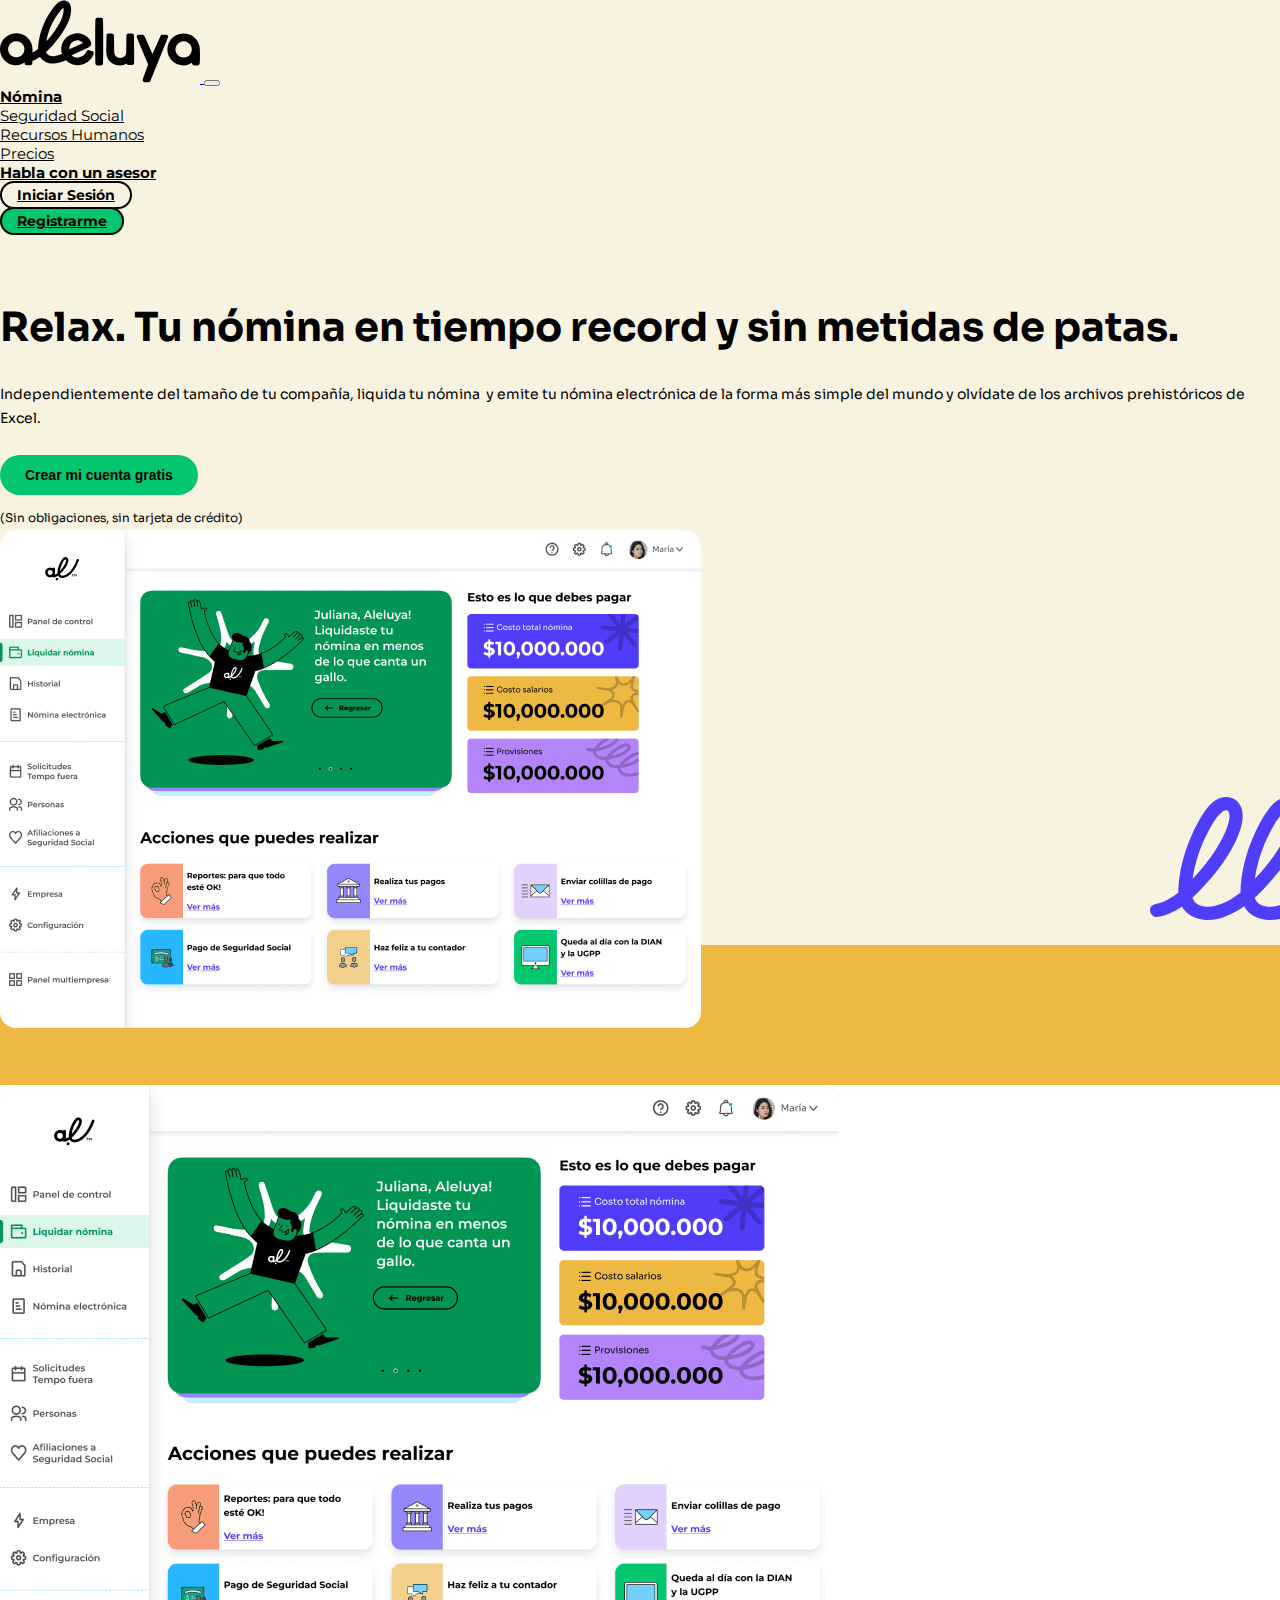
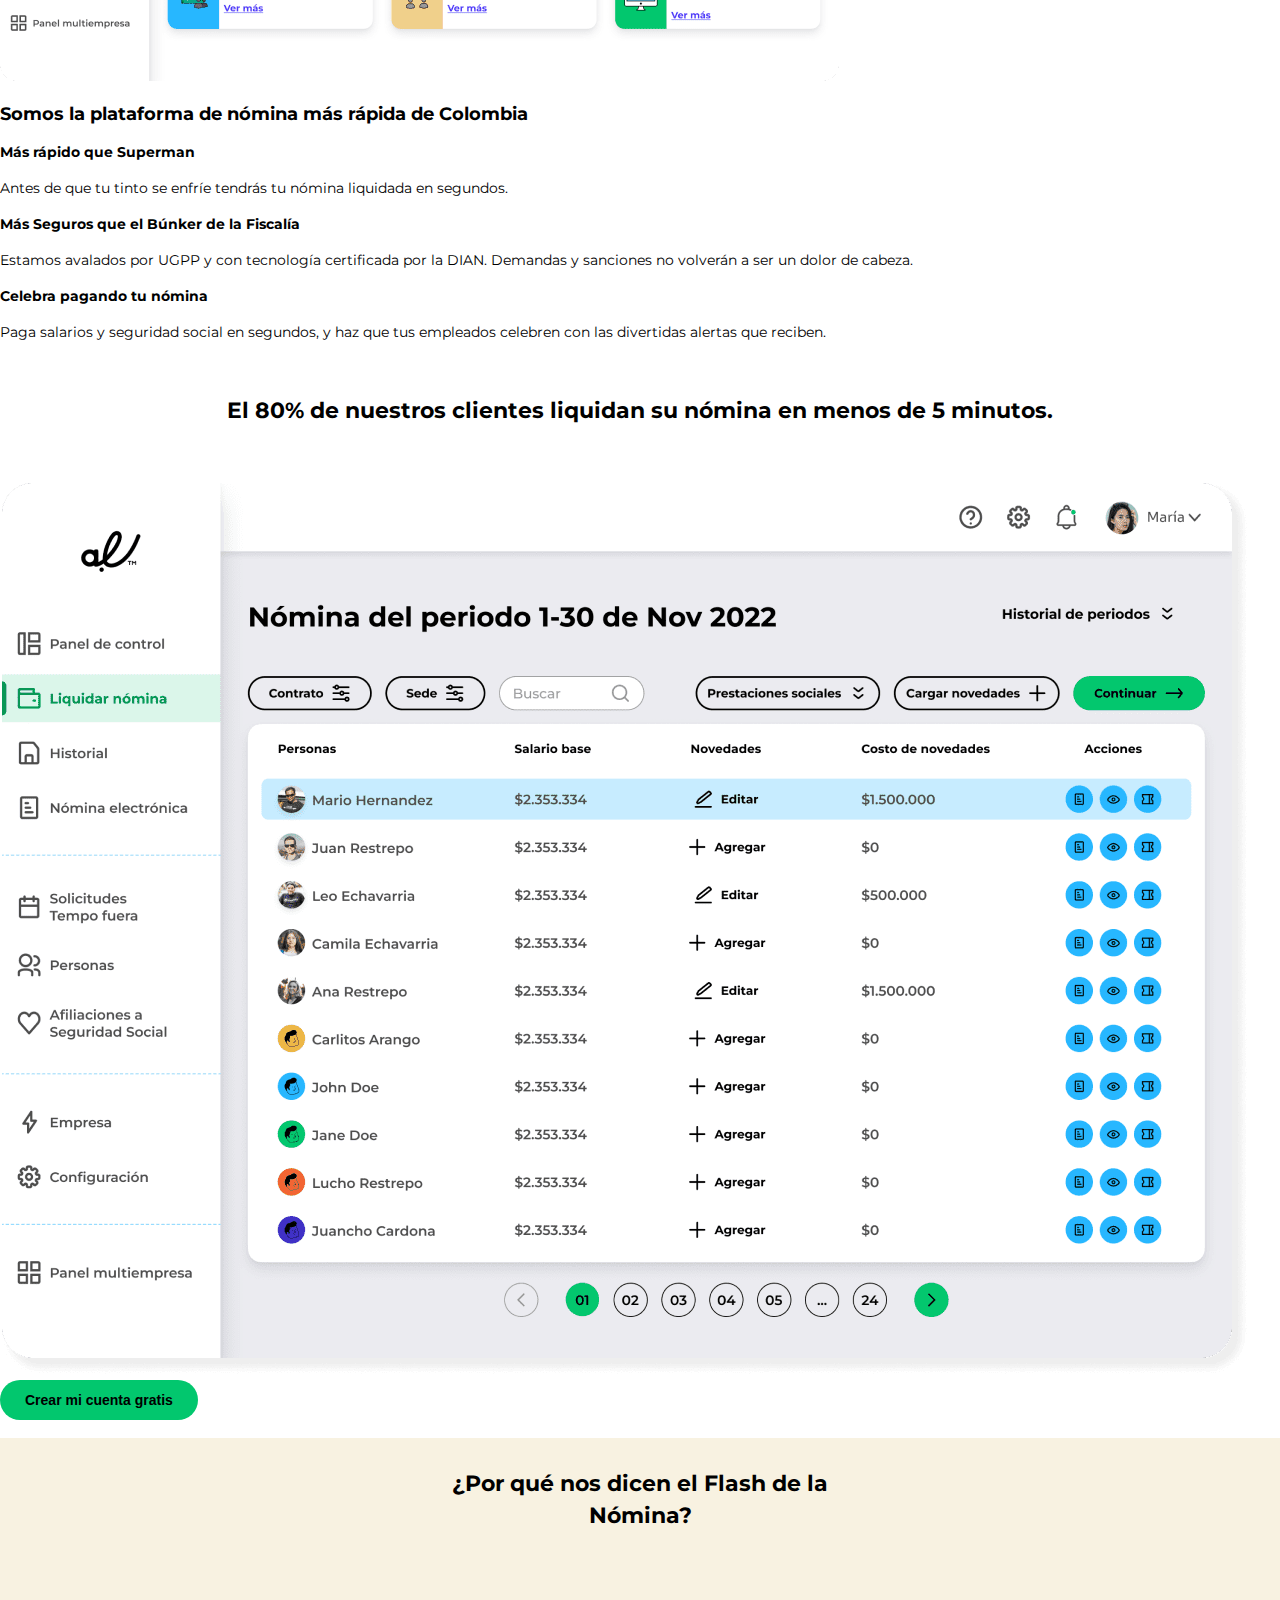
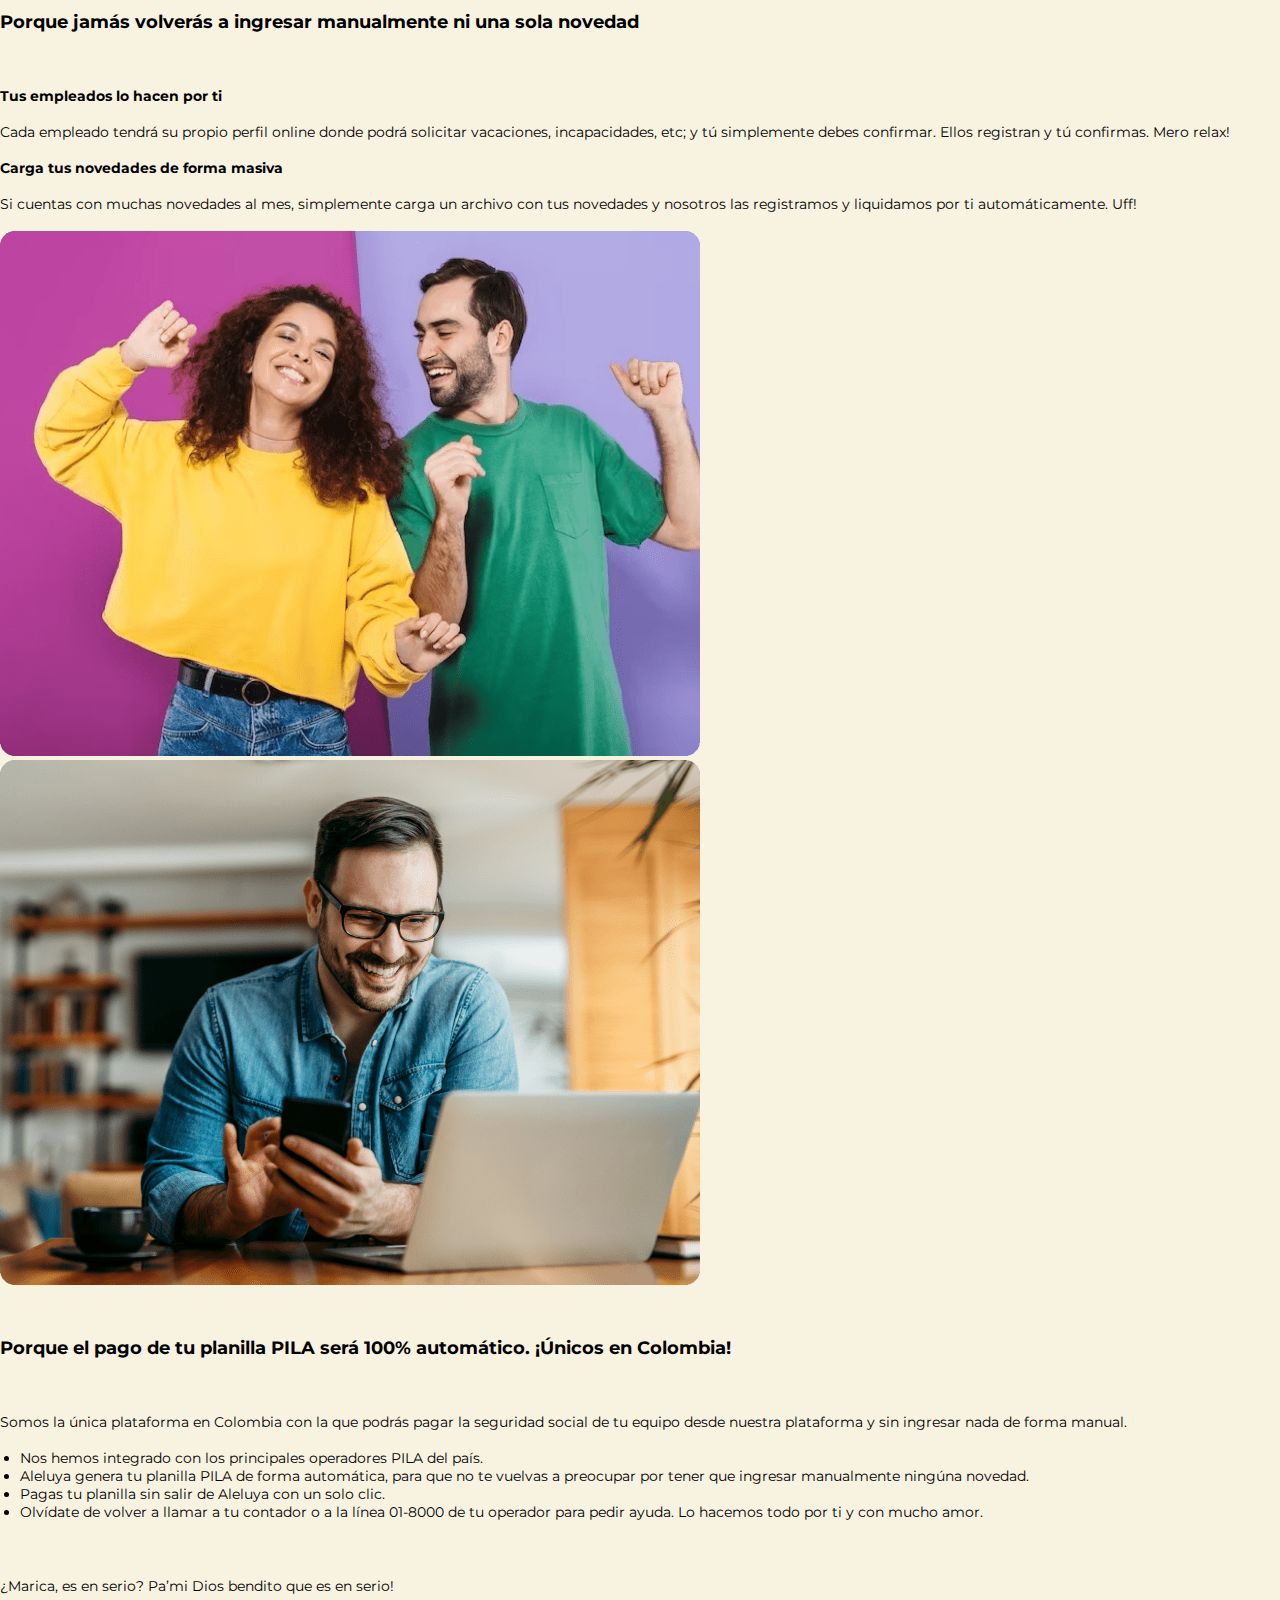
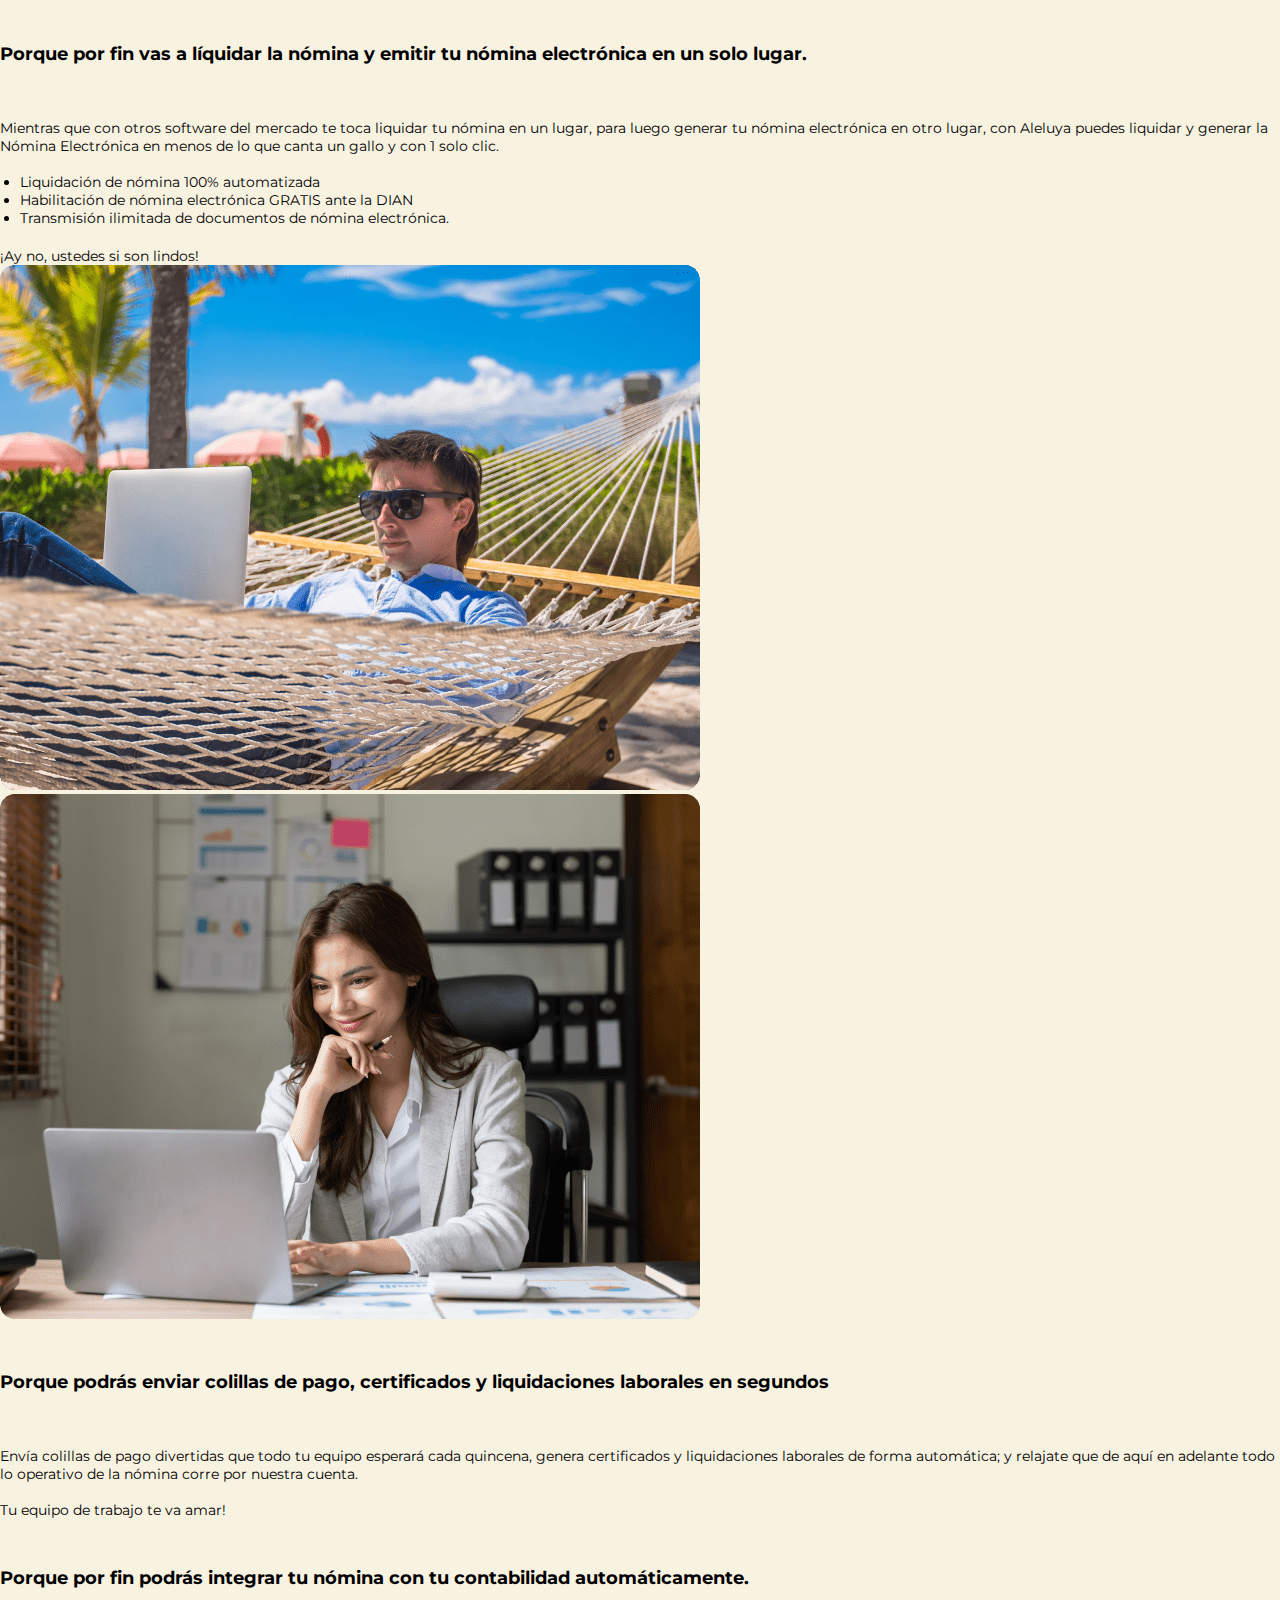
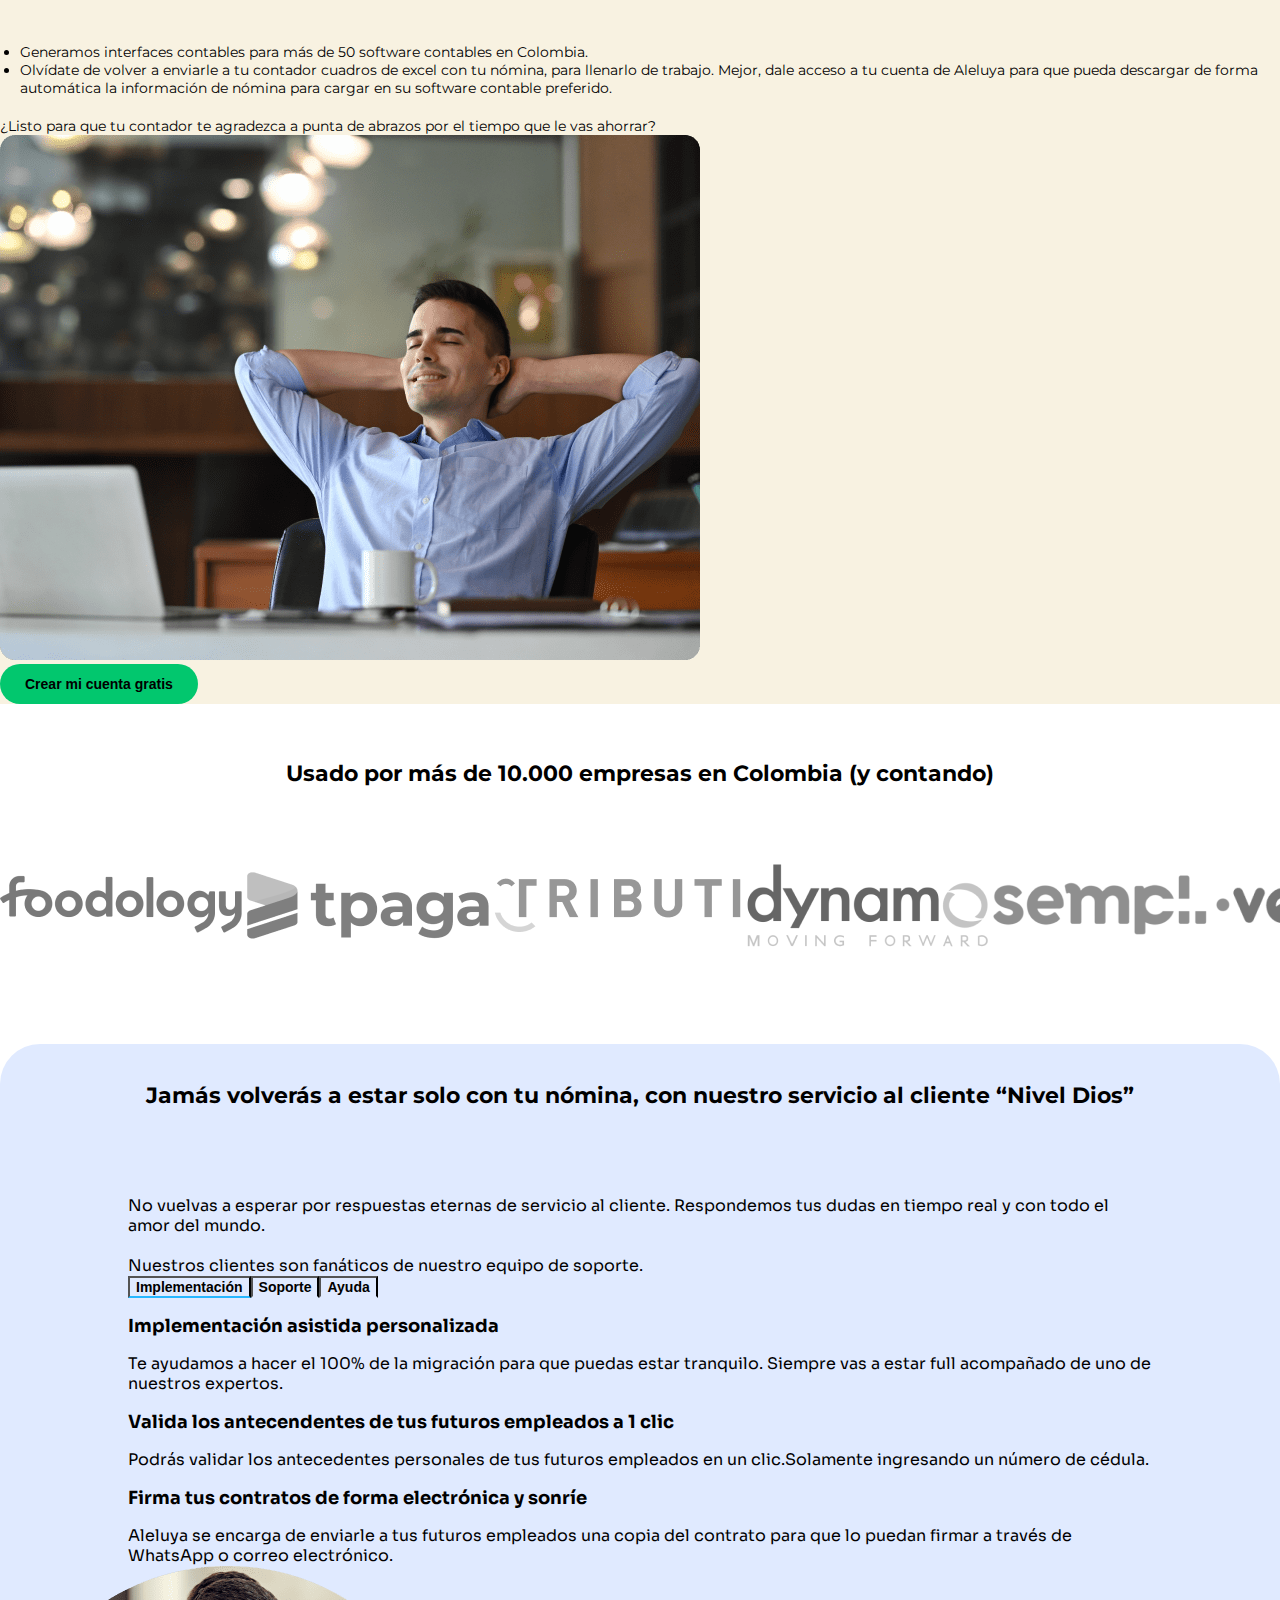
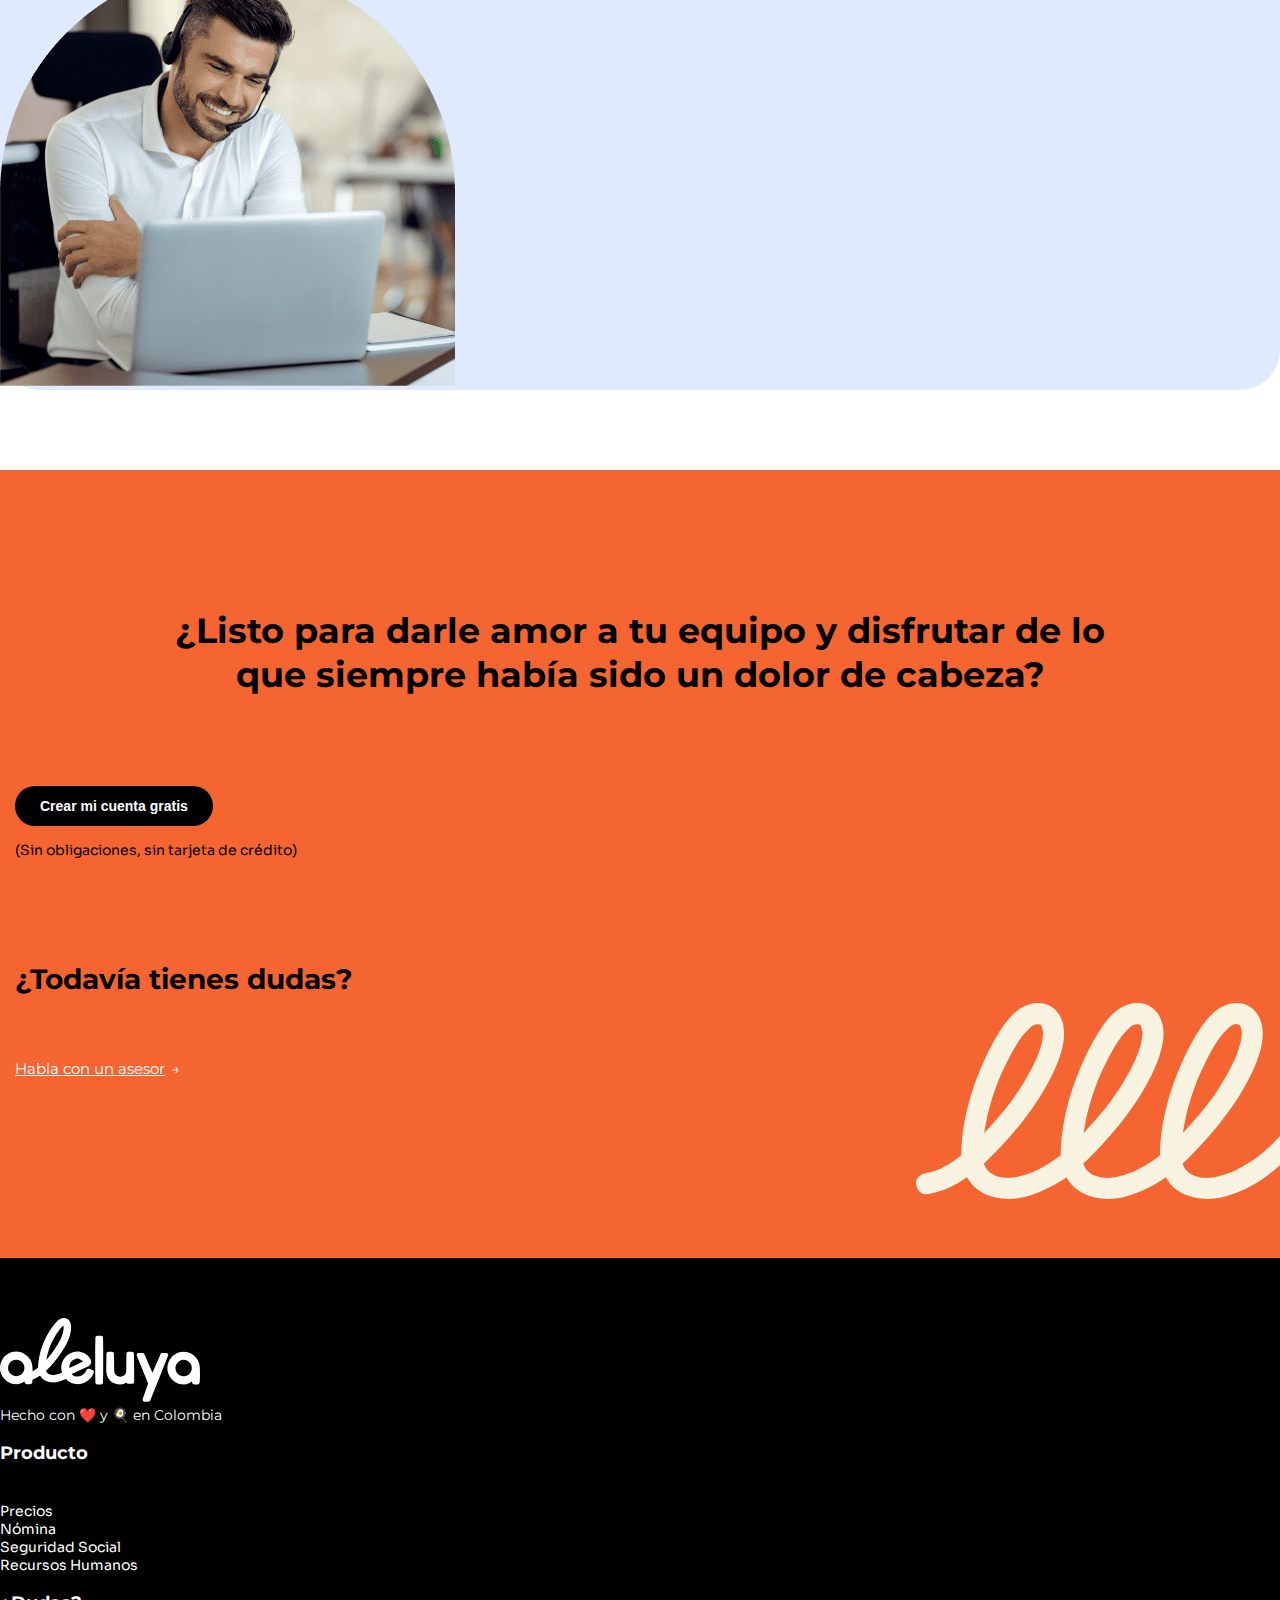
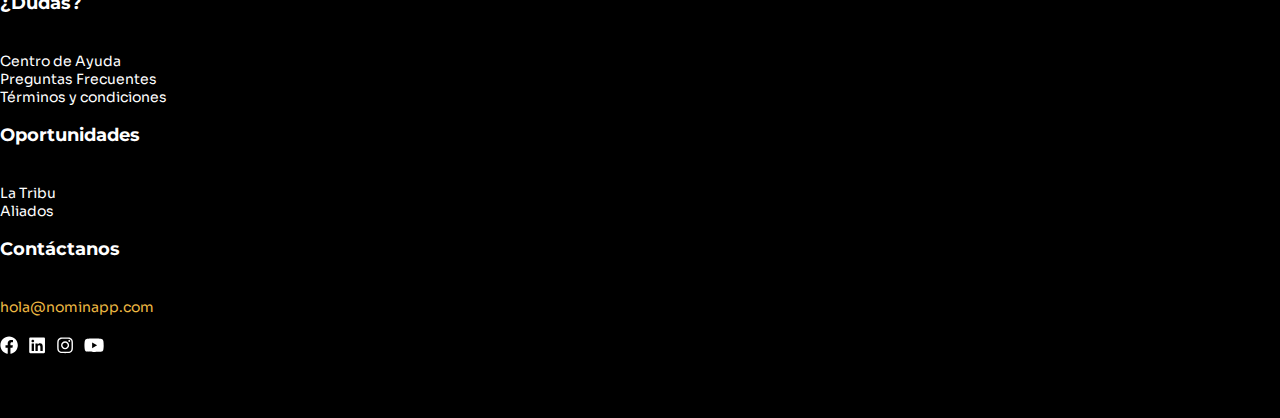
==== Nomina/index.html @ c07095f2 "animaciones no anda" ====
<!DOCTYPE html>
<html lang="en">

<head>
  <meta charset="utf-8" />
  <meta name="viewport" content="width=device-width, initial-scale=1" />
  <title>Aleluya | Nomina</title>
  <link rel="icon" type="image/png" href="../img/favicon.png" />
  <link href="https://cdn.jsdelivr.net/npm/bootstrap@5.2.0-beta1/dist/css/bootstrap.min.css" rel="stylesheet"
    integrity="sha384-0evHe/X+R7YkIZDRvuzKMRqM+OrBnVFBL6DOitfPri4tjfHxaWutUpFmBp4vmVor" crossorigin="anonymous" />

  <link rel="preconnect" href="https://fonts.googleapis.com" />
  <link rel="preconnect" href="https://fonts.gstatic.com" crossorigin />
  <link href="https://fonts.googleapis.com/css2?family=Montserrat:wght@400;700&family=Sora:wght@400;700&display=swap"
    rel="stylesheet" />

  <link href="../css/style.css" rel="stylesheet" />
  <link href="https://cdn.jsdelivr.net/npm/swiper@9/swiper-bundle.min.css" rel="stylesheet" />
</head>

<body id="producto">

  <header>
    <div class="container">
      <nav class="navbar navbar-expand-lg bg-body-tertiary py-0 py-lg-5">
        <div class="container-fluid">
          <a class="navbar-brand" href="/">
            <img src="../img/Logo.svg" alt="aleluya" />
          </a>
          <button class="navbar-toggler" type="button" data-bs-toggle="collapse" data-bs-target="#navbarText"
            aria-controls="navbarText" aria-expanded="false" aria-label="Toggle navigation">
            <span class="navbar-toggler-icon"></span>
          </button>
          <div class="collapse navbar-collapse" id="navbarText">
            <ul class="navbar-nav me-auto mb-2 mb-lg-0">
              <li class="nav-item ms-0 ms-lg-5">
                <a class="nav-link active" href="/Nomina">Nómina</a>
              </li>
              <li class="nav-item">
                <a class="nav-link" href="/SeguridadSocial">Seguridad Social</a>
              </li>
              <li class="nav-item">
                <a class="nav-link" href="/RecursosHumanos">Recursos Humanos</a>
              </li>
              <li class="nav-item">
                <a class="nav-link" href="/Precios">Precios</a>
              </li>
            </ul>
            <ul class="navbar-nav ms-auto mb-2 mb-lg-0">
              <li class="nav-item">
                <a class="nav-link" href="#">Habla con un asesor</a>
              </li>
              <li class="nav-item">
                <a class="nav-link my-2 my-lg-0 mx-0 mx-lg-4 px-4" href="#">Iniciar Sesión</a>
              </li>
              <li class="nav-item">
                <a class="nav-link my-2 my-lg-0 px-4" href="#">Registrarme</a>
              </li>
            </ul>
          </div>
        </div>
      </nav>

      <div class="hero row">
        <div class="col-12 col-lg-6">
          <h1>
            Relax. Tu nómina en tiempo record y sin metidas de patas.
          </h1>
          Independientemente del tamaño de tu compañía, liquida tu nómina  y emite tu nómina electrónica de la forma más
          simple del mundo y olvídate de los archivos prehistóricos de Excel.
          <br />
          <button type="button" class="btn btn-primary">Crear mi cuenta gratis</button>
          <br />
          <span>(Sin obligaciones, sin tarjeta de crédito)</span>
        </div>
        <div class="col-12 col-lg-6 position-relative">
          <img class="img-fluid" src="../img/Pantallazo5.png" alt="hero home" />
          <img class="misc7" src="../img/resorteblue.svg" alt="resorteblue" />
        </div>
      </div>
    </div>

    <div class="hero-foot">&nbsp;</div>
  </header>

  <section>
    <div class="container">
      <div class="row pt-5">
        <div class="col-12 col-lg-7"><img src="../img/Pantallazo6.png" alt="pantallazo" /></div>
        <div class="col-12 col-lg-3 offset-lg-1 px-3 ">
          <h3 class="text-start py-5">Somos la plataforma de nómina más rápida de Colombia</h3>

          <strong>Más rápido que Superman</strong><br /><br />
          Antes de que tu tinto se enfríe tendrás tu nómina liquidada en segundos. <br /><br />
          <strong>Más Seguros que el Búnker de la Fiscalía</strong><br /><br />
          Estamos avalados por UGPP y con tecnología certificada por la DIAN. Demandas y sanciones no volverán a ser un
          dolor de cabeza.<br /><br />
          <strong>Celebra pagando tu nómina</strong><br /><br />
          Paga salarios y seguridad social en segundos, y haz que tus empleados celebren con las divertidas alertas
          que reciben.
        </div>
        <div class="offset-1 col-10 text-center p-4 p-lg-5">
          <h2>El 80% de nuestros clientes liquidan su nómina en menos de 5 minutos.</h2>
          <img class="mx-2 mx-lg-5 p-4 p-lg-5" src="../img/Pantallazo7.png" alt="pantallazo" />
          <button type="button" class="btn btn-primary">Crear mi cuenta gratis</button>
        </div>
      </div>
    </div>
  </section>

  <section class="blog-post py-5">
    <div class="container">
      <div class="row">
        <h2 class="col-12">¿Por qué nos dicen el Flash de la<br />Nómina?</h2>


        <div class="col-12 col-lg-6 p-4 p-lg-5">
          <h3>Porque jamás volverás a ingresar manualmente ni una sola novedad</h3><br /><br />
          <strong>Tus empleados lo hacen por ti</strong><br /><br />
          Cada empleado tendrá su propio perfil online donde podrá solicitar vacaciones, incapacidades, etc; y tú
          simplemente debes confirmar. Ellos registran y tú confirmas. Mero relax!<br /><br />
          <strong>Carga tus novedades de forma masiva</strong><br /><br />
          Si cuentas con muchas novedades al mes, simplemente carga un archivo con tus novedades y nosotros las
          registramos y liquidamos por ti automáticamente. Uff!<br /><br />
        </div>
        <div class="col-12 col-lg-6 p-4 p-lg-5">
          <img src="../img/imgb1.png" alt="img bk" />
        </div>

        <div class="row flex-column-reverse flex-lg-row">
          <div class="col-12 col-lg-6 p-4 p-lg-5 ">
            <img src="../img/imgb2.png" alt="img bk" />
          </div>
          <div class="col-12 col-lg-6 p-4 p-lg-5 ">
            <h3>Porque el pago de tu planilla PILA será 100% automático. ¡Únicos en Colombia!</h3><br /><br />
            Somos la única plataforma en Colombia con la que podrás pagar la seguridad social de tu equipo desde nuestra
            plataforma y sin ingresar nada de forma manual.
            <br /><br />
            <ul>
              <li>Nos hemos integrado con los principales operadores PILA del país.</li>
              <li>Aleluya genera tu planilla PILA de forma automática, para que no te vuelvas a preocupar por tener que
                ingresar
                manualmente ningúna novedad.</li>
              <li>Pagas tu planilla sin salir de Aleluya con un solo clic.</li>
              <li>Olvídate de volver a llamar a tu contador o a la línea 01-8000 de tu operador para pedir ayuda. Lo
                hacemos
                todo por ti y con mucho amor.</li>
            </ul>
            <br /><br />
            ¿Marica, es en serio? Pa’mi Dios bendito que es en serio!
          </div>
        </div>

        <div class="col-12 col-lg-6 p-4 p-lg-5">

          <h3>Porque por fin vas a líquidar la nómina y emitir tu nómina electrónica en un solo lugar.</h3><br /><br />
          Mientras que con otros software del mercado te toca liquidar tu nómina en un lugar, para luego generar tu
          nómina electrónica en otro lugar, con Aleluya puedes liquidar y generar la Nómina Electrónica en menos de lo
          que canta un gallo y con 1 solo clic.<br /><br />

          <ul>
            <li>Liquidación de nómina 100% automatizada</li>
            <li>Habilitación de nómina electrónica GRATIS ante la DIAN</li>
            <li>Transmisión ilimitada de documentos de nómina electrónica.</li>
          </ul>

          ¡Ay no, ustedes si son lindos!
        </div>
        <div class="col-12 col-lg-6 p-4 p-lg-5">
          <img src="../img/imgb3.png" alt="img bk" />
        </div>

        <div class="row flex-column-reverse flex-lg-row">
          <div class="col-12 col-lg-6 p-4 p-lg-5">
            <img src="../img/imgb4.png" alt="img bk" />
          </div>
          <div class="col-12 col-lg-6 p-4 p-lg-5">
            <h3>Porque podrás enviar colillas de pago, certificados y liquidaciones laborales en segundos</h3>
            <br /><br />
            Envía colillas de pago divertidas que todo tu equipo esperará cada quincena, genera certificados y
            liquidaciones laborales de forma automática; y relajate que de aquí en adelante todo lo operativo de la
            nómina
            corre por nuestra cuenta. <br /><br />
            Tu equipo de trabajo te va amar!
          </div>
        </div>

        <div class="col-12 col-lg-6 p-4 p-lg-5">
          <h3>Porque por fin podrás integrar tu nómina con tu contabilidad automáticamente.</h3><br /><br />
          <ul>
            <li>Generamos interfaces contables para más de 50 software contables en Colombia.</li>
            <li>Olvídate de volver a enviarle a tu contador cuadros de excel con tu nómina, para llenarlo de trabajo.
              Mejor,
              dale acceso a tu cuenta de Aleluya para que pueda descargar de forma automática la información de nómina
              para
              cargar en su software contable preferido.</li>
          </ul>
          ¿Listo para que tu contador te agradezca a punta de abrazos por el tiempo que le vas ahorrar?
        </div>
        <div class="col-12 col-lg-6 p-4 p-lg-5">
          <img src="../img/imgb5.png" alt="img bk" />
        </div>

        <div class="col-12 text-center p-4 p-lg-5">
          <button type="button" class="btn btn-primary">Crear mi cuenta gratis</button>
        </div>
      </div>
    </div>
  </section>

  <section class="py-4">
    <h2>Usado por más de 10.000 empresas en Colombia (y contando)</h2>
    <div class="swiper swiper-logos">
      <div class="swiper-wrapper">
        <div class="swiper-slide">
          <img src="../img/logos/Clientes_34.png" />
        </div>
        <div class="swiper-slide">
          <img src="../img/logos/Clientes_36.png" />
        </div>
        <div class="swiper-slide">
          <img src="../img/logos/Clientes_38.png" />
        </div>
        <div class="swiper-slide">
          <img src="../img/logos/Clientes_40.png" />
        </div>
        <div class="swiper-slide">
          <img src="../img/logos/Clientes_42.png" />
        </div>
        <div class="swiper-slide">
          <img src="../img/logos/Clientes_44.png" />
        </div>
        <div class="swiper-slide">
          <img src="../img/logos/Clientes_46.png" />
        </div>
        <div class="swiper-slide">
          <img src="../img/logos/Clientes_48.png" />
        </div>
        <div class="swiper-slide">
          <img src="../img/logos/Clientes_50.png" />
        </div>
        <div class="swiper-slide">
          <img src="../img/logos/Clientes_52.png" />
        </div>
        <div class="swiper-slide">
          <img src="../img/logos/Clientes_54.png" />
        </div>
        <div class="swiper-slide">
          <img src="../img/logos/Clientes_56.png" />
        </div>
        <div class="swiper-slide">
          <img src="../img/logos/Clientes_58.png" />
        </div>
        <div class="swiper-slide">
          <img src="../img/logos/Clientes_60.png" />
        </div>
        <div class="swiper-slide">
          <img src="../img/logos/Clientes_62.png" />
        </div>
        <div class="swiper-slide">
          <img src="../img/logos/Clientes_64.png" />
        </div>
      </div>
    </div>
  </section>

  <section>
    <div class="container">

      <div class="box b-blue">
        <div class="row">
          <div class="col-12">
            <h2>
              Jamás volverás a estar solo con tu nómina, con nuestro servicio al cliente “Nivel Dios”
            </h2>
          </div>
          <div class="col-12 col-lg-6 box-content">
            <div>No vuelvas a esperar por respuestas eternas de servicio al cliente. Respondemos tus dudas en tiempo
              real y con todo el amor del mundo.
              <br /><br />
              Nuestros clientes son fanáticos de nuestro equipo de soporte.
            </div>
            <ul class="nav nav-pills mt-5 mb-3 pills-blue" id="pills-tab" role="tablist">
              <li class="nav-item" role="presentation">
                <button class="nav-link active" id="pills-implementacion-tab" data-bs-toggle="pill"
                  data-bs-target="#pills-implementacion" type="button" role="tab">
                  Implementación
                </button>
              </li>
              <li class="nav-item" role="presentation">
                <button class="nav-link" id="pills-soporte-tab" data-bs-toggle="pill" data-bs-target="#pills-soporte"
                  type="button" role="tab">
                  Soporte
                </button>
              </li>
              <li class="nav-item" role="presentation">
                <button class="nav-link" id="pills-ayuda-tab" data-bs-toggle="pill" data-bs-target="#pills-ayuda"
                  type="button" role="tab">
                  Ayuda
                </button>
              </li>
            </ul>
            <div class="tab-content" id="pills-tabContent">
              <div class="tab-pane fade show active" id="pills-implementacion" role="tabpanel">
                <h3 class="my-4">Implementación asistida personalizada</h3>
                <div>Te ayudamos a hacer el 100% de la migración para que puedas estar tranquilo. Siempre vas a estar
                  full acompañado de uno de nuestros expertos.</div>
              </div>
              <div class="tab-pane fade" id="pills-soporte" role="tabpanel">
                <h3 class="my-4">Valida los antecendentes de tus futuros empleados a 1 clic</h3>
                <div>Podrás validar los antecedentes personales de tus futuros empleados en un clic.Solamente ingresando
                  un número de cédula.</div>
              </div>
              <div class="tab-pane fade" id="pills-ayuda" role="tabpanel">
                <h3 class="my-4">Firma tus contratos de forma electrónica y sonríe </h3>
                <div>Aleluya se encarga de enviarle a tus futuros empleados una copia del contrato para que lo puedan
                  firmar a través de WhatsApp o correo electrónico.</div>
              </div>
            </div>
          </div>
          <div class="col-12 col-lg-6">
            <img class="img-fluid px-5 pb-5" src="../img/young-pc.png" alt="Implementación" />
          </div>
        </div>
      </div>
    </div>
  </section>


  <section class="pre-footer text-center">
    <h2>
      ¿Listo para darle amor a tu equipo y disfrutar de lo <br />
      que siempre había sido un dolor de cabeza?
    </h2>
    <button type="button" class="btn btn-primary">Crear mi cuenta gratis</button>
    <span>(Sin obligaciones, sin tarjeta de crédito)</span>
    <h3>¿Todavía tienes dudas?</h3>
    <a href="#">Habla con un asesor</a>
  </section>

  <footer>
    <div class="container">
      <div class="row text-center text-lg-start">
        <div class="col-12 col-lg-3">
          <img class="logo-blanco" src="../img/LogoBlanco.svg" alt="aleluya" />
          <br />
          Hecho con ❤️ y 🍳 en Colombia
        </div>
        <div class="col-12 col-lg-2 mt-5 mt-lg-0">
          <h3>Producto</h3>
          <a href="/Precios">Precios</a>
          <a href="/Nomina">Nómina</a>
          <a href="/SeguridadSocial/">Seguridad Social</a>
          <a href="/RecursosHumanos">Recursos Humanos</a>
        </div>
        <div class="col-12 col-lg-2 mt-5 mt-lg-0">
          <h3>¿Dudas?</h3>
          <a href="#">Centro de Ayuda</a>
          <a href="#">Preguntas Frecuentes</a>
          <a href="#">Términos y condiciones</a>
        </div>
        <div class="col-12 col-lg-2 mt-5 mt-lg-0">
          <h3>Oportunidades</h3>
          <a href="#">La Tribu</a>
          <a href="#">Aliados</a>
        </div>
        <div class="col-12 col-lg-3 mt-5 mt-lg-0">
          <h3>Contáctanos</h3>
          <a class="mailto" href="mailto:hola@nominapp.com">hola@nominapp.com</a>
          <div class="wrap-rrss">
            <a href="#"><img src="../img/fb.svg" alt="facebook" /></a>
            <a href="#"><img src="../img/in.svg" alt="linkedin" /></a>
            <a href="#"><img src="../img/ins.svg" alt="Instagram" /></a>
            <a href="#"><img src="../img/ut.svg" alt="YouTube" /></a>
          </div>
        </div>
      </div>
    </div>
  </footer>

  <script src="https://cdn.jsdelivr.net/npm/bootstrap@5.2.0-beta1/dist/js/bootstrap.bundle.min.js"
    integrity="sha384-pprn3073KE6tl6bjs2QrFaJGz5/SUsLqktiwsUTF55Jfv3qYSDhgCecCxMW52nD2"
    crossorigin="anonymous"></script>

  <script src="https://cdn.jsdelivr.net/npm/swiper@9/swiper-bundle.min.js"></script>
  <script src="https://code.jquery.com/jquery-3.6.3.min.js"
    integrity="sha256-pvPw+upLPUjgMXY0G+8O0xUf+/Im1MZjXxxgOcBQBXU=" crossorigin="anonymous"></script>
  <script src="../js/func.js"></script>
</body>

<!-- 
<script src="./static/js/jquery-3.5.1.min.js"></script>
<script src="./static/js/func.js?v=4"></script> 
-->

</html>
---- css/style.css ----
/* vars */

:root {
  --gap-number: 10px;
  --first-color: #02c76e;
  --cream-color: #f8f2e1;
  --yellow-light-color: #ffe59d;
  --blue-color: #27b7ff;
  --blue-hard-color: #503df9;
  --red-color: #fd7463;
  --orange-hard-color: #f46532;
  --violet-color: #b384fa;
  --text-color: #333;
  --black-color: #000000;
  --white-color: #ffffff;
  --font-size: 14px;
  --font-family: "Montserrat", sans-serif;
  --sora-family: "Sora", sans-serif;
  --border-radius: 15px;
  --box-shadow: 5px 5px 40px 1px rgba(0, 0, 0, 0.1);
  --custom-height: 400px;
  --custom-neg-height: -400px;
}

/* Reset */

html {
  box-sizing: border-box;
  font-size: var(--font-size);
  font-family: var(--font-family);
}

*,
*:after,
*:before {
  -webkit-box-sizing: border-box;
  -moz-box-sizing: border-box;
  box-sizing: border-box;
}

body,
p,
ol,
ul {
  margin: 0;
  padding: 0;
  font-weight: normal;
}

ol,
ul {
  list-style: none;
}

img {
  max-width: 100%;
  height: auto;
}

/* Structure */
body {
  background: var(--white-color);
}

body#home .hero-foot,
body#seguridad .hero-foot {
  background-color: var(--first-color);
  height: 140px;
  margin-top: -140px;
}

body#producto .hero-foot {
  background-color: #eeb943;
  height: 140px;
  margin-top: -140px;
}

body#rrhh .hero-foot {
  background-color: #27b7ff;
  height: 140px;
  margin-top: -140px;
}

body#producto .hero h1,
body#seguridad .hero h1 {
  padding-top: 40px;
}

body#rrhh .hero h1 {
  padding-top: 0px;
}

body#precios .hero-foot {
  background-color: var(--cream-color);
  height: 140px;
  margin-top: -140px;
}

/* hero */
.hero {
  font-family: var(--sora-family);
  font-style: normal;
  font-weight: 400;
  font-size: 14px;
  line-height: 24px;
  padding-bottom: 50px;
}

.hero h1 {
  padding-top: 100px;
  font-style: normal;
  font-weight: 700;
  font-size: 40px;
  line-height: 54px;
}

.hero .btn {
  margin: 25px 0 10px;
}

.hero span {
  font-size: 12px;
}

.time-toggle {
  background-color: var(--white-color);
  display: flex;
  flex-direction: row;
  align-items: center;
  justify-content: flex-start;
  font-size: 20px;
  font-weight: bold;
  border-radius: 30px;
  line-height: 30px;
  width: 250px;
  margin: 0px 20px;
  position: relative;
  top: 20px;
  padding-left: 20px;
}

.time-toggle li {
  padding: 10px 20px;
  border-radius: 30px;
  cursor: pointer;
}

.time-toggle li.active {
  background-color: var(--first-color);
  color: var(--white-color);
}

.time-toggle li:nth-child(2)::after {
  content: "10% DTO";
  background-color: var(--white-color);
  color: var(--first-color);
  position: absolute;
  width: 80px;
  box-shadow: var(--box-shadow);
  font-size: 16px;
  text-align: center;
  right: -60px;
  border-radius: 20px;
}

/* titles */
h2 {
  font-family: var(--black-color);
  font-style: normal;
  font-weight: 700;
  font-size: 22px;
  line-height: 44px;
  padding: 30px 0;
  text-align: center;
}

h3 {
  font-family: var(--black-color);
  font-weight: 700;
  font-size: 18px;
}

/* header */
header,
.happy-clients,
.blog-post {
  background: var(--cream-color);
}

body#precios header {
  background: var(--violet-color);
}

/* nav */

nav .navbar-brand img {
  width: 200px;
}

nav .nav-link {
  font-size: 15px;
  color: var(--black-color);
}

body#precios nav .nav-link {
  color: var(--white-color);
}

nav .nav-link.active,
nav .ms-auto {
  font-weight: bold;
}

nav .ms-auto li:nth-child(2) a {
  border: 2px solid var(--black-color);
  background-color: transparent;
  line-height: 26px;
  font-size: 14px;
  border-radius: 30px;
  text-align: center;
  padding: 3px 15px;
}

body#precios nav .ms-auto li:nth-child(2) a {
  border: 2px solid var(--white-color);
}

nav .ms-auto li:nth-child(3) a {
  border: 2px solid var(--black-color);
  background-color: var(--first-color);
  line-height: 26px;
  font-size: 14px;
  border-radius: 30px;
  text-align: center;
  padding: 3px 15px;
}

body#precios nav .ms-auto li:nth-child(3) a {
  border: 2px solid var(--black-color);
  background-color: var(--black-color);
}

/* sections */
.swiper-logos .swiper-slide {
  text-align: center;
  width: auto;
}

.swiper-logos .swiper-slide img {
  filter: saturate(0);
  opacity: 0.6;
  margin: 0 auto;
}

.swiper-logos .swiper-slide img:hover {
  opacity: 1;
  filter: saturate(1);
}

.box {
  border-radius: 40px;
  margin: 80px 0;
}

.b-yellow {
  background-color: var(--yellow-light-color);
}

.b-green {
  background-color: #d9fccf;
}

.b-blue {
  background-color: #e0eaff;
}

.box .box-content {
  display: flex;
  flex-direction: column;
  align-items: flex-start;
  justify-content: flex-start;

  padding: 30px 10% 0;
  font-family: var(--sora-family);
  font-style: normal;
  font-weight: 400;
  font-size: 16px;
  line-height: 20px;
}

.box .box-content ul {
  display: flex;
  flex-direction: row;
  align-items: flex-start;
  justify-content: flex-start;
}

.box .box-content .nav-pills .nav-link {
  background: transparent;
  color: black;
  font-weight: bold;
  font-size: 14px;
  border-bottom: 2px solid transparent;
  border-radius: 0;
}

.box .box-content .pills-green .nav-link.active {
  border-bottom: 2px solid var(--first-color);
}

.box .box-content .pills-blue .nav-link.active {
  border-bottom: 2px solid var(--blue-color);
}

/* relax */

.relax .container-fluid .col-lg-7 {
  background-color: var(--blue-hard-color);
  height: var(--custom-height);
}

.relax .container-fluid .col-lg-5 {
  background-color: #76aafb;
  height: var(--custom-height);
}

.relax .container {
  margin-top: var(--custom-neg-height);
  font-size: 14px;
}

.relax .container .col-lg-7 {
  height: var(--custom-height);
  color: var(--white-color);
}

.relax .container .col-lg-7 h3 {
  font-family: var(--font-family);
  font-style: normal;
  font-weight: 700;
  font-size: 26px;
  line-height: 44px;
  padding-top: 80px;
}

.relax .container .col-lg-7 .wrap-logos {
  padding-top: 40px;
  display: flex;
  flex-direction: row;
  justify-content: flex-start;
  align-items: flex-start;
}

.relax .container .col-lg-7 .wrap-logos div:nth-child(1) {
  border-right: 1px solid var(--white-color);
  padding-right: 30px;
  margin-right: 30px;
}

.relax .container .col-lg-5 {
  height: var(--custom-height);
  padding-top: 50px;
}

.relax .container .col-lg-5 h2 {
  font-size: 40px;
  padding: 40px 0 0;
}

/* clients */
.client-img {
  height: 525px;
  background: transparent url("../img/young-man.png") no-repeat center bottom;
  position: relative;
}

.client-img .glow {
  width: 300px;
  min-height: 100px;
  font-family: var(--sora-family);
  font-style: normal;
  font-weight: 400;
  font-size: 12px;
  line-height: 18px;
  padding: 16px;
  background-color: var(--white-color);
  filter: drop-shadow(0px 2px 4px rgba(40, 41, 61, 0.04))
    drop-shadow(0px 8px 16px rgba(96, 97, 112, 0.16));
  position: absolute;
}

.client-img .glow::after {
  content: "";
  display: block;
  width: 0;
  height: 0;
  border-left: 10px solid var(--white-color);
  border-top: 8px solid transparent;
  border-bottom: 8px solid transparent;
  rotate: 90deg;
  position: absolute;
  bottom: -13px;
  left: 140px;
}

/* blog-post */

.blog-post h2 {
  line-height: 145%;
}

.blog-post h3 {
  padding-top: 30px;
}

.blog-post ul {
  list-style-type: disc;
  padding: 0 0 20px 20px;
}

/* prices-tables */
.prices-tables {
  background-color: var(--cream-color);
}

.prices-tables .table-four {
  background-color: var(--white-color);
  border-radius: 10px;
  padding: 38px;
  box-shadow: var(--box-shadow);
  font-size: 13px;
}

.prices-tables .table-four .tf-head {
  display: flex;
  flex-direction: row;
  justify-content: space-between;
  font-family: var(--sora-family);
}

.prices-tables .tb-1 .table-four .tf-head {
  color: var(--orange-hard-color);
}

.prices-tables .table-four .tf-head h4 {
  font-weight: bold;
  font-size: 16px;
  height: 30px;
  line-height: 30px;
}

.prices-tables .table-four .tf-head label {
  background-color: var(--cream-color);
  display: block;
  line-height: 24px;
  font-weight: bold;
  height: 24px;
  font-size: 10px;
  border-radius: 12px;
  font-family: var(--sora-family);
  padding: 0 10px;
}

.prices-tables .table-four .tf-head img {
  max-height: 26px;
}

.prices-tables .tb-2 .table-four .tf-head {
  color: var(--blue-hard-color);
}

.prices-tables .tb-3 .table-four {
  background-color: var(--first-color);
  color: var(--white-color);
}

.prices-tables .tb-3 .table-four .tf-head label {
  color: var(--first-color);
  font-weight: bold;
}

.prices-tables .tb-4 .table-four .tf-head {
  color: var(--violet-color);
}

.prices-tables .table-four .tf-content p:nth-child(1) {
  height: 85px;
}

.prices-tables .table-four .tf-content p:nth-child(2) {
  height: 100px;
}

.prices-tables .table-four .tf-footer {
  border-top: 1px dashed var(--black-color);
  font-weight: bold;
  font-size: 20px;
  line-height: 30px;
  height: 150px;
}

.prices-tables .table-four .tf-footer label {
  background-color: var(--cream-color);
  font-size: 14px;
  display: table;
  padding: 0 20px;
  line-height: 30px;
  border-radius: 15px;
  margin: 10px 0;
  opacity: 0.7;
}

.prices-tables .tb-1 .table-four .tf-footer label {
  color: var(--orange-hard-color);
}

.prices-tables .tb-1 .table-four .tf-footer .btn-primary {
  background-color: var(--orange-hard-color);
  color: var(--white-color);
  display: none;
  width: 100%;
  margin: 20px 0;
}

.prices-tables .tb-2 .table-four .tf-footer label {
  color: var(--blue-hard-color);
}

.prices-tables .tb-2 .table-four .tf-footer .btn-primary {
  background-color: var(--blue-hard-color);
  color: var(--white-color);
  display: block;
  width: 100%;
  margin: 20px 0;
}

.prices-tables .tb-3 .table-four .tf-footer label {
  color: var(--first-color);
}

.prices-tables .tb-3 .table-four .tf-footer .btn-primary {
  background-color: var(--white-color);
  color: var(--first-color);
  display: block;
  width: 100%;
  margin: 20px 0;
}

.prices-tables .tb-4 .table-four .tf-footer label {
  color: var(--violet-color);
}

.prices-tables .tb-4 .table-four .tf-footer .btn-primary {
  background-color: var(--violet-color);
  color: var(--white-color);
  display: block;
  width: 100%;
  margin: 20px 0;
}

.prices-tables .table-four .tf-extensible {
  padding-top: 30px;
  display: none;
}

.prices-tables .table-four .tf-extensible ul:nth-child(3) {
  height: 490px;
}

.prices-tables .table-four .tf-extensible ul:nth-child(5) {
  height: 190px;
}

.prices-tables .table-four .tf-extensible ul:nth-child(7) {
  height: 130px;
}

.prices-tables .table-four .tf-extensible ul:nth-child(9) {
  height: 250px;
}

.prices-tables .table-four .tf-extensible h5 {
  font-weight: 700;
  font-size: 18px;
  line-height: 26px;
}

.prices-tables .table-four .tf-extensible h6 {
  font-style: normal;
  font-weight: 700;
  font-size: 16px;
  line-height: 20px;
}

.prices-tables .tb-1 .table-four .tf-extensible h6 {
  color: var(--orange-hard-color);
}

.prices-tables .tb-2 .table-four .tf-extensible h6 {
  color: var(--blue-hard-color);
}

.prices-tables .tb-3 .table-four .tf-extensible h6 {
  color: var(--white-color);
}

.prices-tables .tb-4 .table-four .tf-extensible h6 {
  color: var(--violet-color);
}

.prices-tables .tb-1 .table-four .tf-extensible ul {
  list-style-image: url("../img/ico_li_1.svg");
  padding-left: 20px;
}

.prices-tables .tb-2 .table-four .tf-extensible ul {
  list-style-image: url("../img/ico_li_2.svg");
  padding-left: 20px;
}

.prices-tables .tb-3 .table-four .tf-extensible ul {
  list-style-image: url("../img/ico_li_3.svg");
  padding-left: 20px;
}

.prices-tables .tb-4 .table-four .tf-extensible ul {
  list-style-image: url("../img/ico_li_4.svg");
  padding-left: 20px;
}

.ver-todo {
  background-color: transparent;
  border: none;
  color: var(--black-color);
  text-decoration: underline;
}

.ver-todo:hover {
  text-decoration: none;
}
/* faqs */

.accordion h2 {
  padding: 0;
  line-height: 14px;
}

/* pre footer */

.pre-footer {
  padding: 80px 15px;
  background: var(--violet-color) url(../img/resorte.svg) no-repeat 110% 90%;
}

#producto .pre-footer {
  background: var(--orange-hard-color) url(../img/resorte.svg) no-repeat 110%
    90%;
}

#rrhh .pre-footer {
  background: var(--blue-hard-color) url(../img/resorte.svg) no-repeat 110% 90%;
  color: var(--white-color);
}

.pre-footer h2 {
  font-size: 2.5rem;
  font-family: var(--font-family);
}

.pre-footer .btn-primary {
  background-color: var(--cream-color);
  padding-bottom: 20px;
  margin-top: 30px;
}

#producto .pre-footer .btn-primary {
  background-color: var(--black-color);
  color: var(--white-color);
}

#rrhh .pre-footer .btn-primary {
  background-color: var(--first-color);
  color: var(--black-color);
}

.pre-footer span {
  font-family: var(--sora-family);
  padding-top: 15px;
  display: block;
}

.pre-footer .btn-primary:hover {
  background-color: var(--first-color);
}

.pre-footer h3 {
  font-family: var(--font-family);
  font-style: normal;
  font-weight: 700;
  font-size: 28px;
  line-height: 44px;
  padding: 70px 0 30px;
  display: block;
}

.pre-footer a {
  color: var(--white-color);
  font-size: 15px;
  text-decoration: underline;
  padding-bottom: 100px;
  display: block;
}

.pre-footer a::after {
  content: "\2192";
  text-decoration: none;
  position: absolute;
  margin-left: 6px;
}

/* footer */

footer {
  background: var(--black-color);
  color: var(--white-color);
  padding: 60px 0;
  font-size: 14px;
}

footer .logo-blanco {
  width: 200px;
}

footer h3 {
  padding-bottom: 20px;
  font-family: var(--font-family);
  font-weight: bold;
}

footer a {
  font-family: var(--sora-family);
  color: var(--white-color);
  display: block;
  text-decoration: none;
}

footer a:hover {
  color: var(--white-color);
  text-decoration: underline;
}

footer a.mailto {
  color: #eeb943;
}

footer .wrap-rrss {
  display: flex;
  padding-top: 20px;
  gap: 10px;
}

/* misc */
.btn-primary {
  background-color: var(--first-color);
  border: 0;
  line-height: 40px;
  height: 40px;
  border-radius: 20px;
  padding: 0 25px;
  color: var(--black-color);
  font-size: 14px;
  font-weight: bold;
}

.misc1 {
  position: absolute;
  right: -70px;
  bottom: -30px;
}

.misc2 {
  width: 80px;
  position: absolute;
  right: -30px;
  bottom: 0px;
}

.misc3 {
  width: 50px;
  position: absolute;
  left: -20px;
  top: 150px;
}

.misc4 {
  width: 170px;
  position: absolute;
  right: -60px;
  bottom: -60px;
  z-index: -100;
}

.misc5 {
  width: 170px;
  position: absolute;
  left: -120px;
  top: -40px;
}

.misc6 {
  width: 170px;
  position: absolute;
  right: 0;
  bottom: -140px;
}

.misc7 {
  width: 280px;
  position: absolute;
  right: -150px;
  bottom: -20px;
}

.misc8 {
  width: 250px;
  position: absolute;
  right: -150px;
  bottom: -20px;
}

@media screen and (orientation: portrait) {
  :root {
    --font-size: 12px;
  }

  .hero h1 {
    word-break: break-word;
    font-size: 30px;
    line-height: 40px;
  }

  h2 {
    line-height: 29px;
    padding: 30px 30px;
  }

  .misc1,
  .misc2,
  .misc3,
  .misc4,
  .misc5,
  .misc6,
  .misc7,
  .misc8 {
    display: none;
  }

  body#precios .hero-foot {
    margin-top: unset;
  }

  .box .box-content {
    font-size: 12px;
    line-height: 16px;
  }

  .box .box-content .nav-pills .nav-link {
    font-size: 11px;
  }

  .relax .container {
    margin-top: unset;
    font-size: 14px;
  }

  .relax .container-fluid .col-lg-7 {
    display: none;
  }

  .relax .container-fluid .col-lg-5 {
    display: none;
  }

  .relax .container .col-lg-7 {
    background-color: var(--blue-hard-color);
    color: var(--white-color);
    text-align: center;
    padding: 30px 10px;
  }

  .relax .container .col-lg-7 h3 {
    padding-top: 30px;
  }

  .relax .container .col-lg-7 .wrap-logos {
    justify-content: center;
  }

  .relax .container .col-lg-5 {
    background-color: #76aafb;
    color: var(--white-color);
    text-align: center;
    padding: 30px 10px;
  }

  .relax .container .col-lg-5 {
    height: 300px;
  }

  footer .wrap-rrss {
    justify-content: center;
  }

  .client-img {
    height: 576px;
    background: unset;
    position: relative;
  }

  .client-img .glow-1 {
    top: -10px;
    left: calc(50% - 150px);
  }

  .client-img .glow-2 {
    top: 140px;
    left: calc(50% - 150px);
  }

  .client-img .glow-3 {
    top: 270px;
    left: calc(50% - 150px);
  }

  .client-img .glow-4 {
    top: 400px;
    left: calc(50% - 150px);
  }
  .prices-tables .table-four {
    padding: 25px;
    margin-bottom: 30px;
  }
}

@media (min-width: 992px) {
  .client-img .glow-1 {
    top: 70px;
    left: 30px;
  }

  .client-img .glow-2 {
    top: 70px;
    left: 550px;
  }

  .client-img .glow-3 {
    top: 270px;
    left: 10px;
  }

  .client-img .glow-4 {
    top: 270px;
    left: 610px;
  }
}

@media (min-width: 1200px) {
  .client-img .glow-1 {
    top: 70px;
    left: 130px;
  }

  .client-img .glow-2 {
    top: 70px;
    left: 650px;
  }

  .client-img .glow-3 {
    top: 270px;
    left: 110px;
  }

  .client-img .glow-4 {
    top: 270px;
    left: 710px;
  }
}

@media (min-width: 1400px) {
  .client-img .glow-1 {
    top: 70px;
    left: 220px;
  }

  .client-img .glow-2 {
    top: 70px;
    left: 740px;
  }

  .client-img .glow-3 {
    top: 270px;
    left: 170px;
  }

  .client-img .glow-4 {
    top: 270px;
    left: 810px;
  }
}
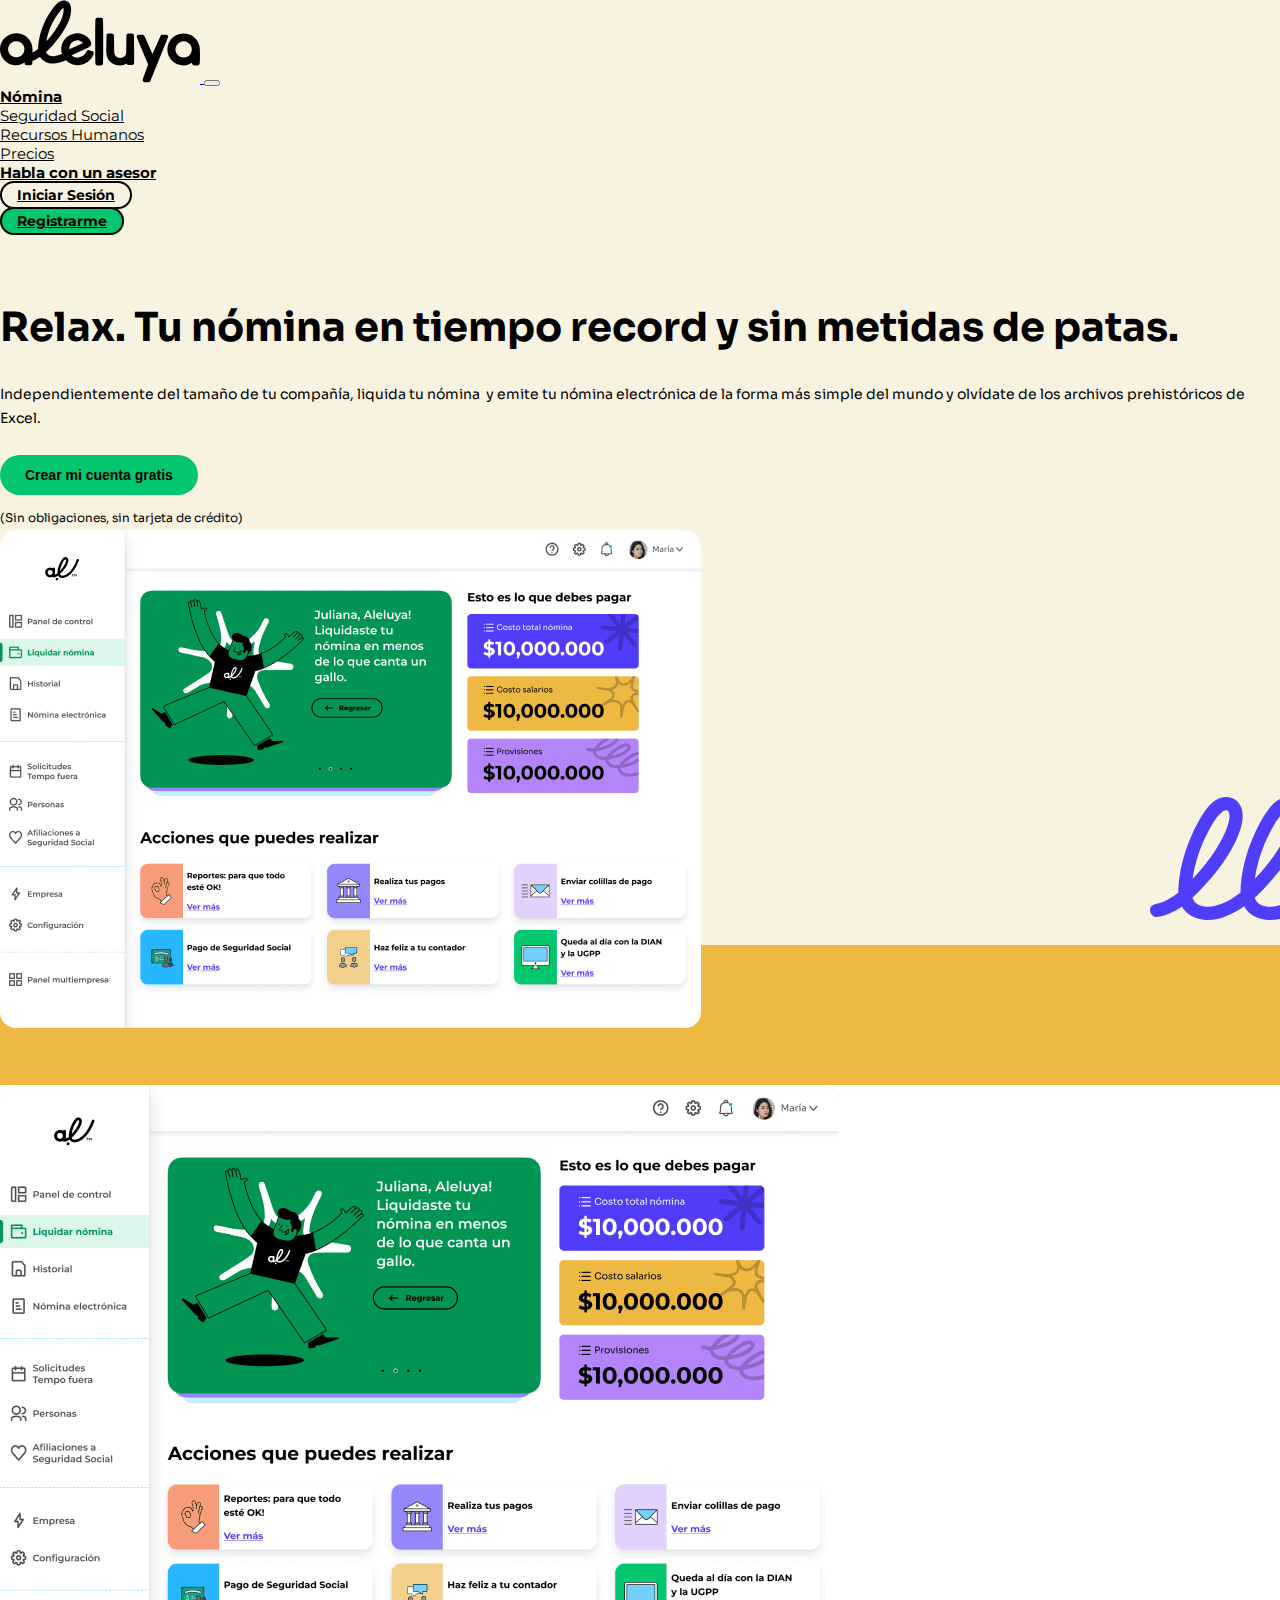
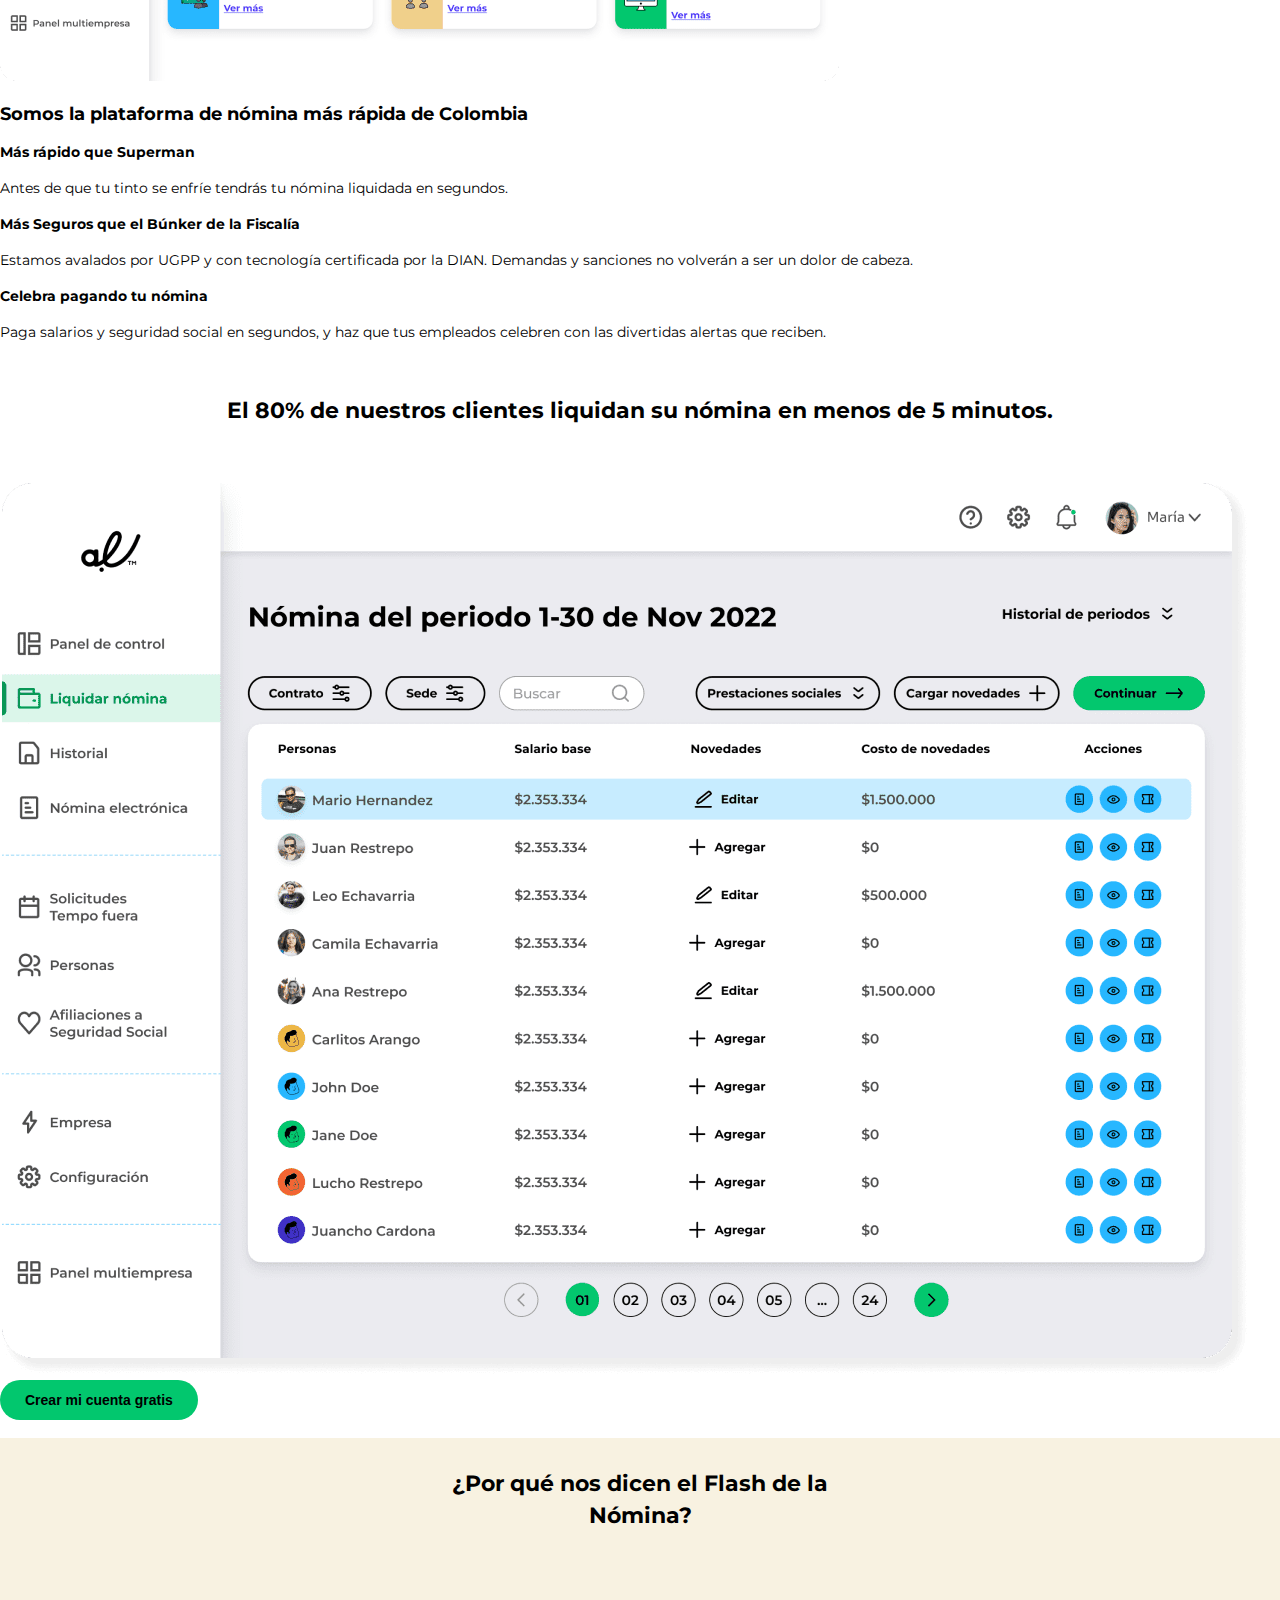
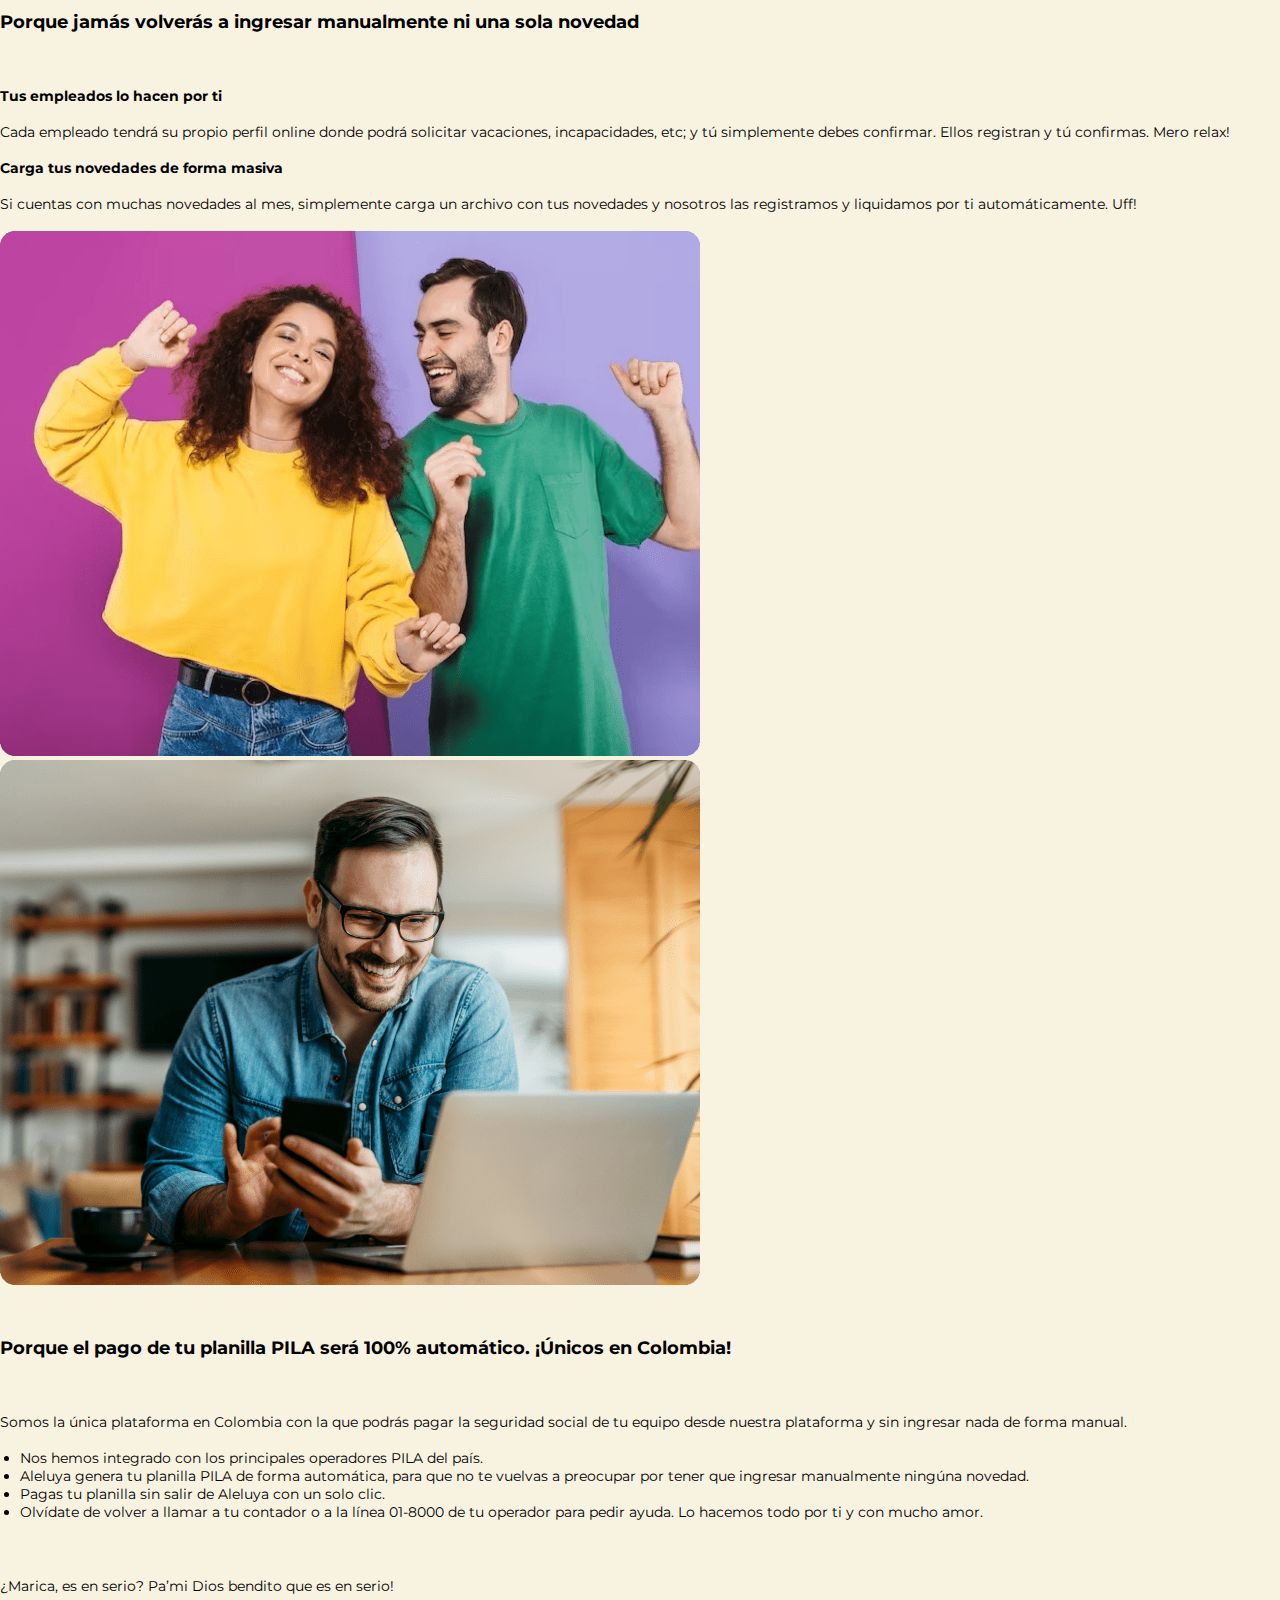
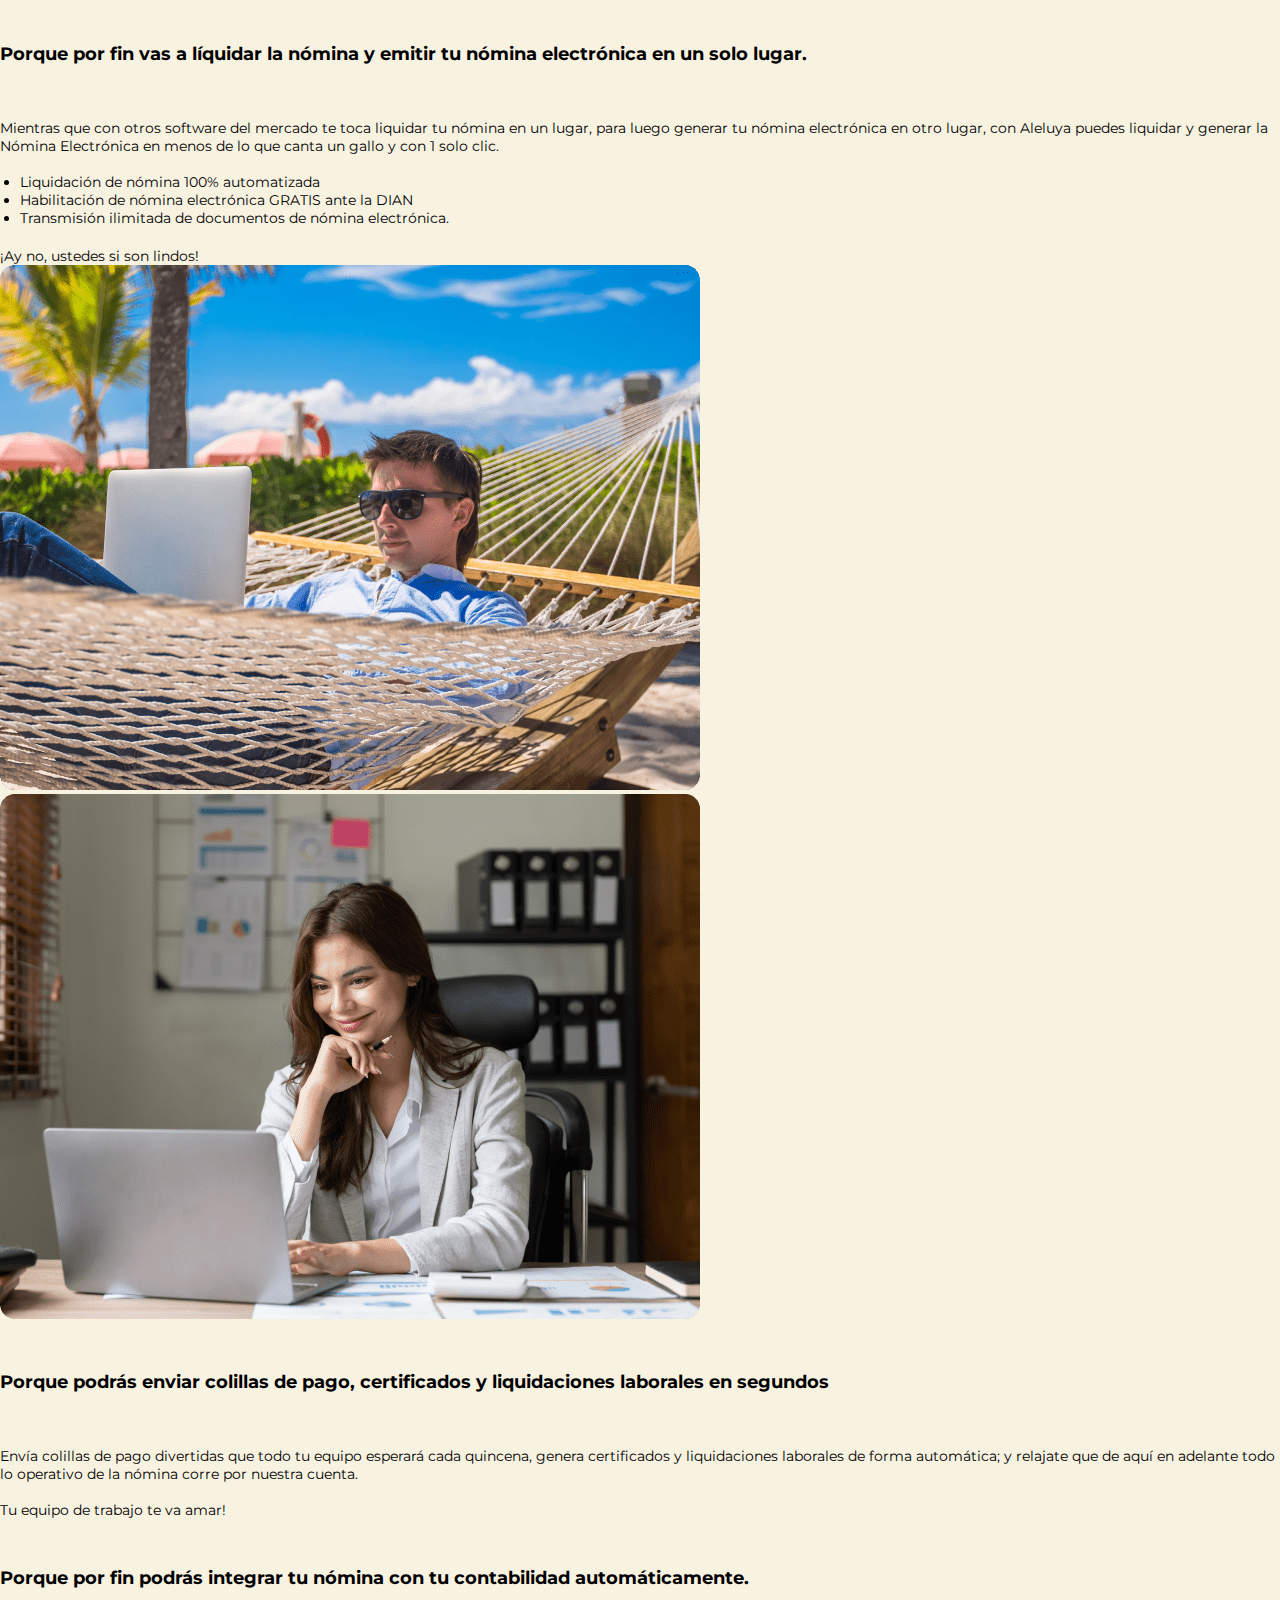
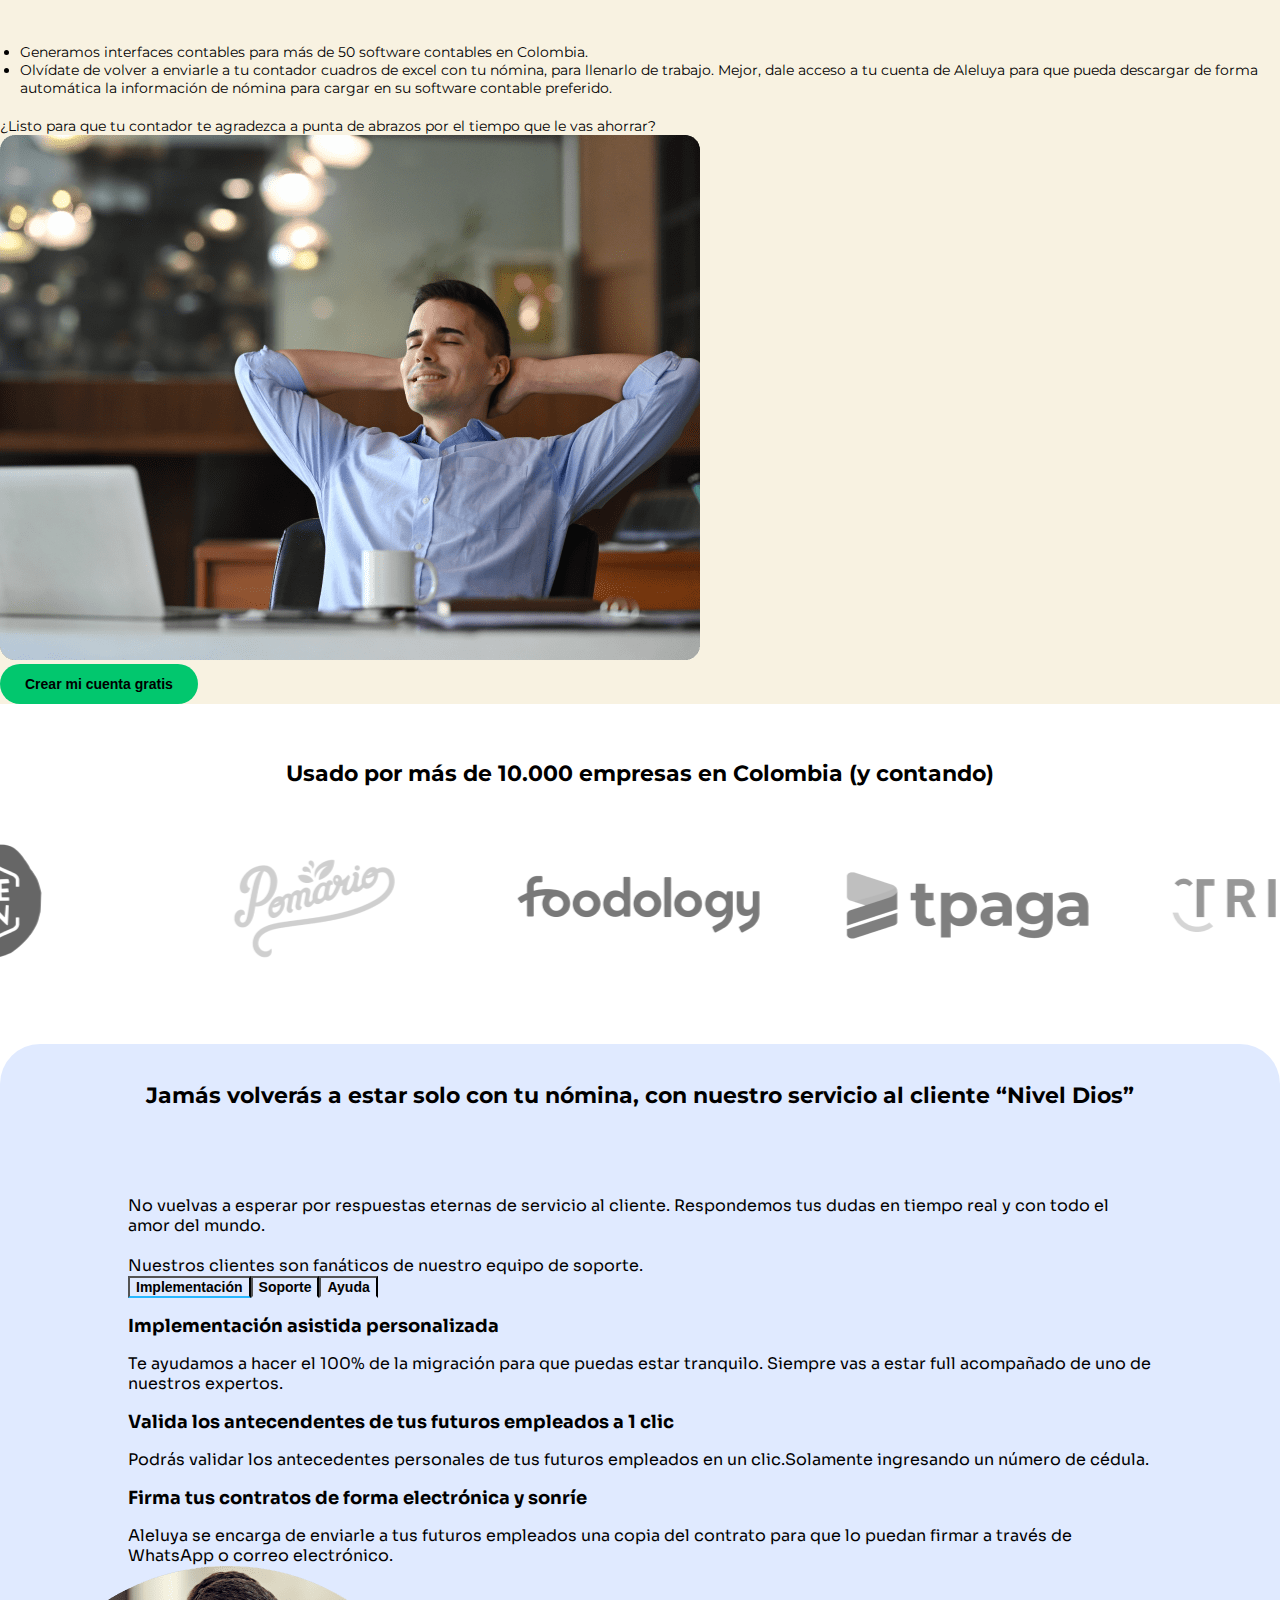
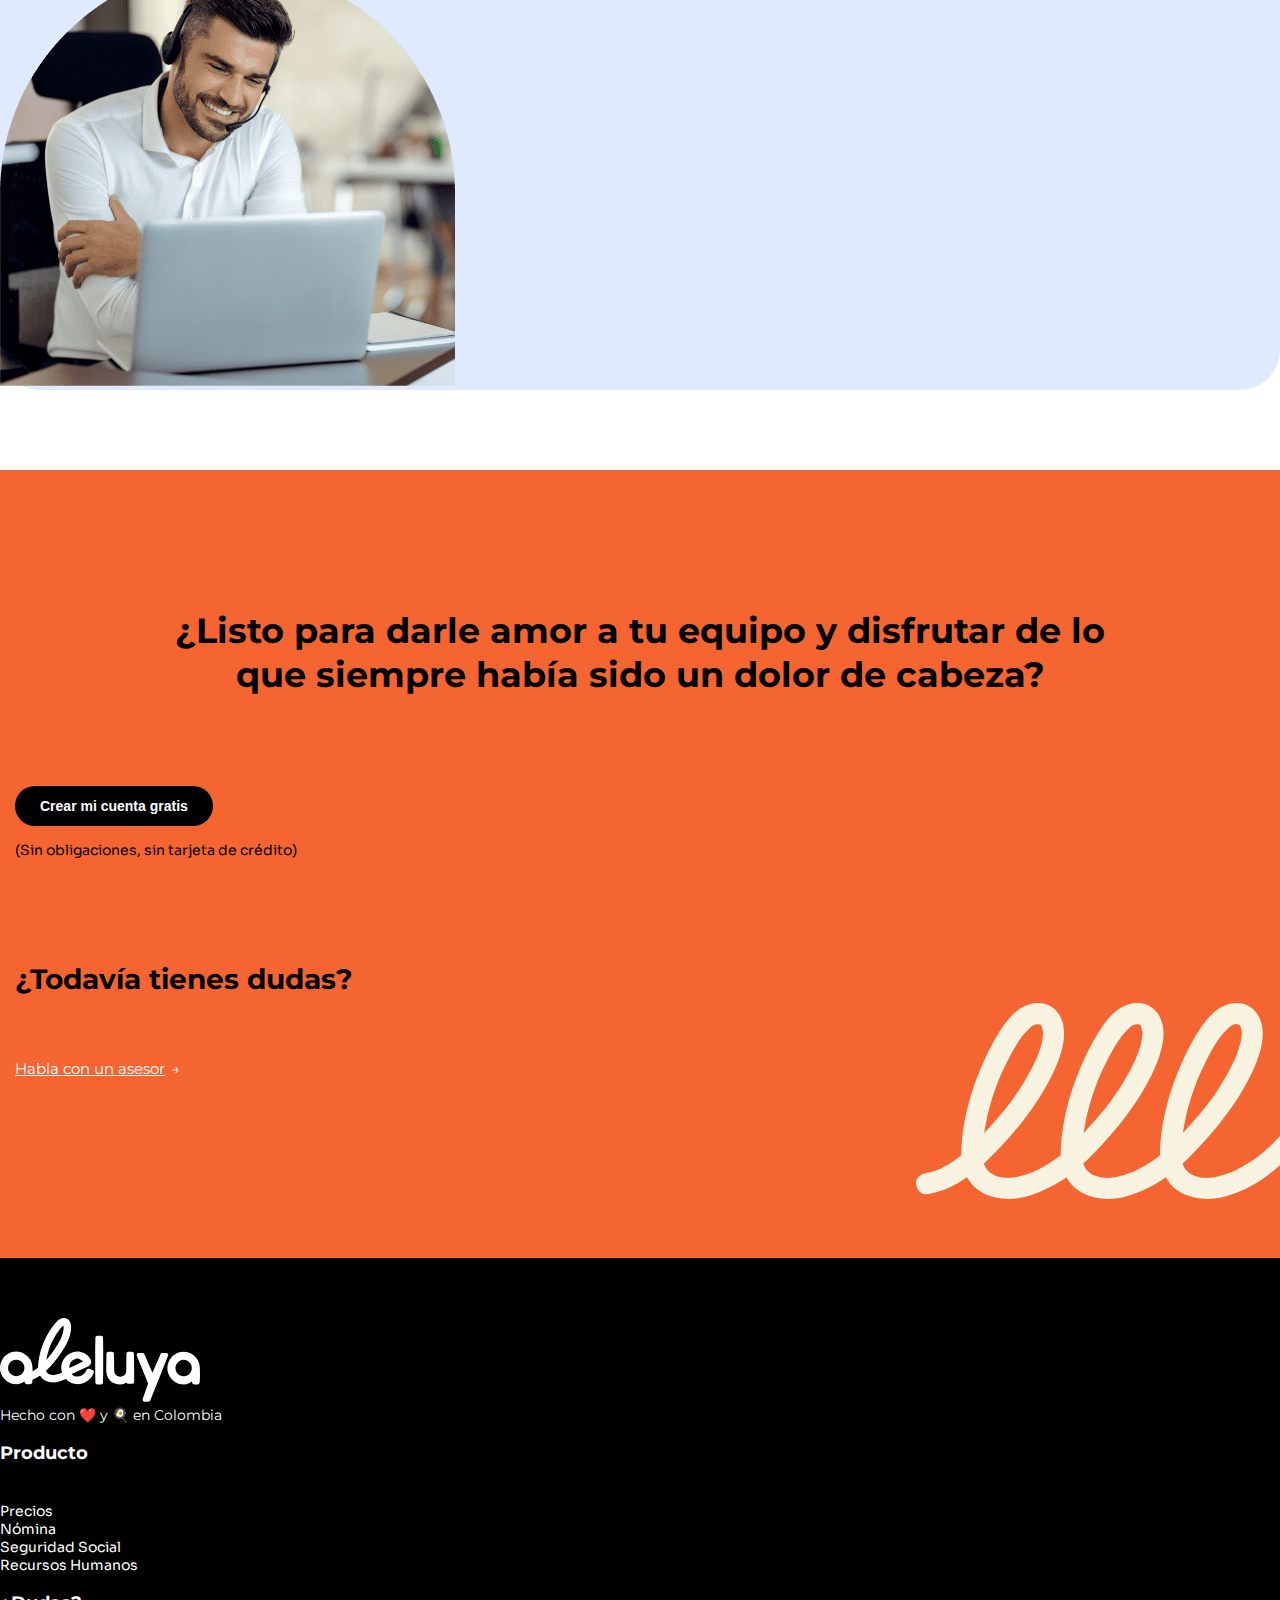
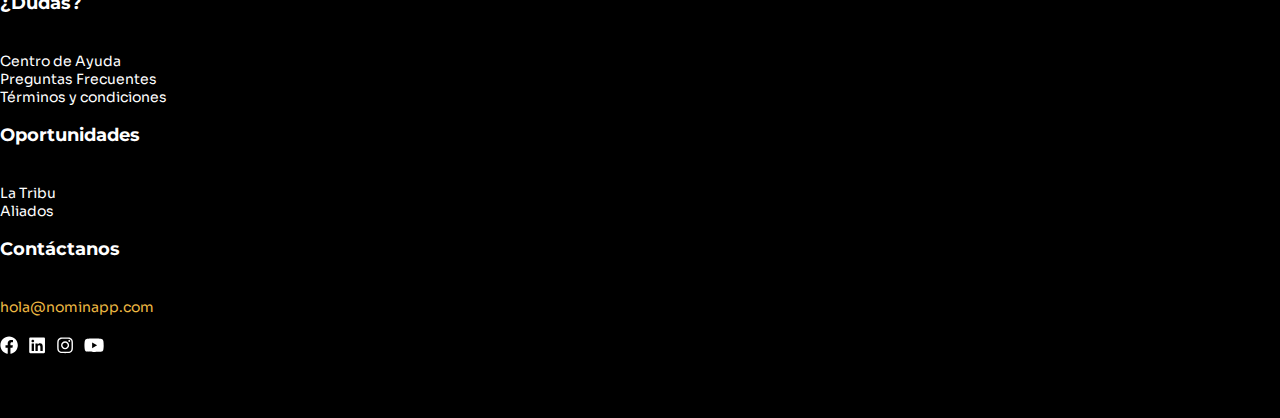
==== commit 085893a7: "animaciones" ====
--- a/Nomina/index.html
+++ b/Nomina/index.html
@@ -15,6 +15,7 @@
     rel="stylesheet" />
 
   <link href="../css/style.css" rel="stylesheet" />
+  <link rel="stylesheet" href="https://cdnjs.cloudflare.com/ajax/libs/animate.css/4.1.1/animate.min.css" />
   <link href="https://cdn.jsdelivr.net/npm/swiper@9/swiper-bundle.min.css" rel="stylesheet" />
 </head>
 
@@ -385,6 +386,7 @@
   <script src="https://cdn.jsdelivr.net/npm/swiper@9/swiper-bundle.min.js"></script>
   <script src="https://code.jquery.com/jquery-3.6.3.min.js"
     integrity="sha256-pvPw+upLPUjgMXY0G+8O0xUf+/Im1MZjXxxgOcBQBXU=" crossorigin="anonymous"></script>
+  <script src="../js/wow.js"></script>
   <script src="../js/func.js"></script>
 </body>
 
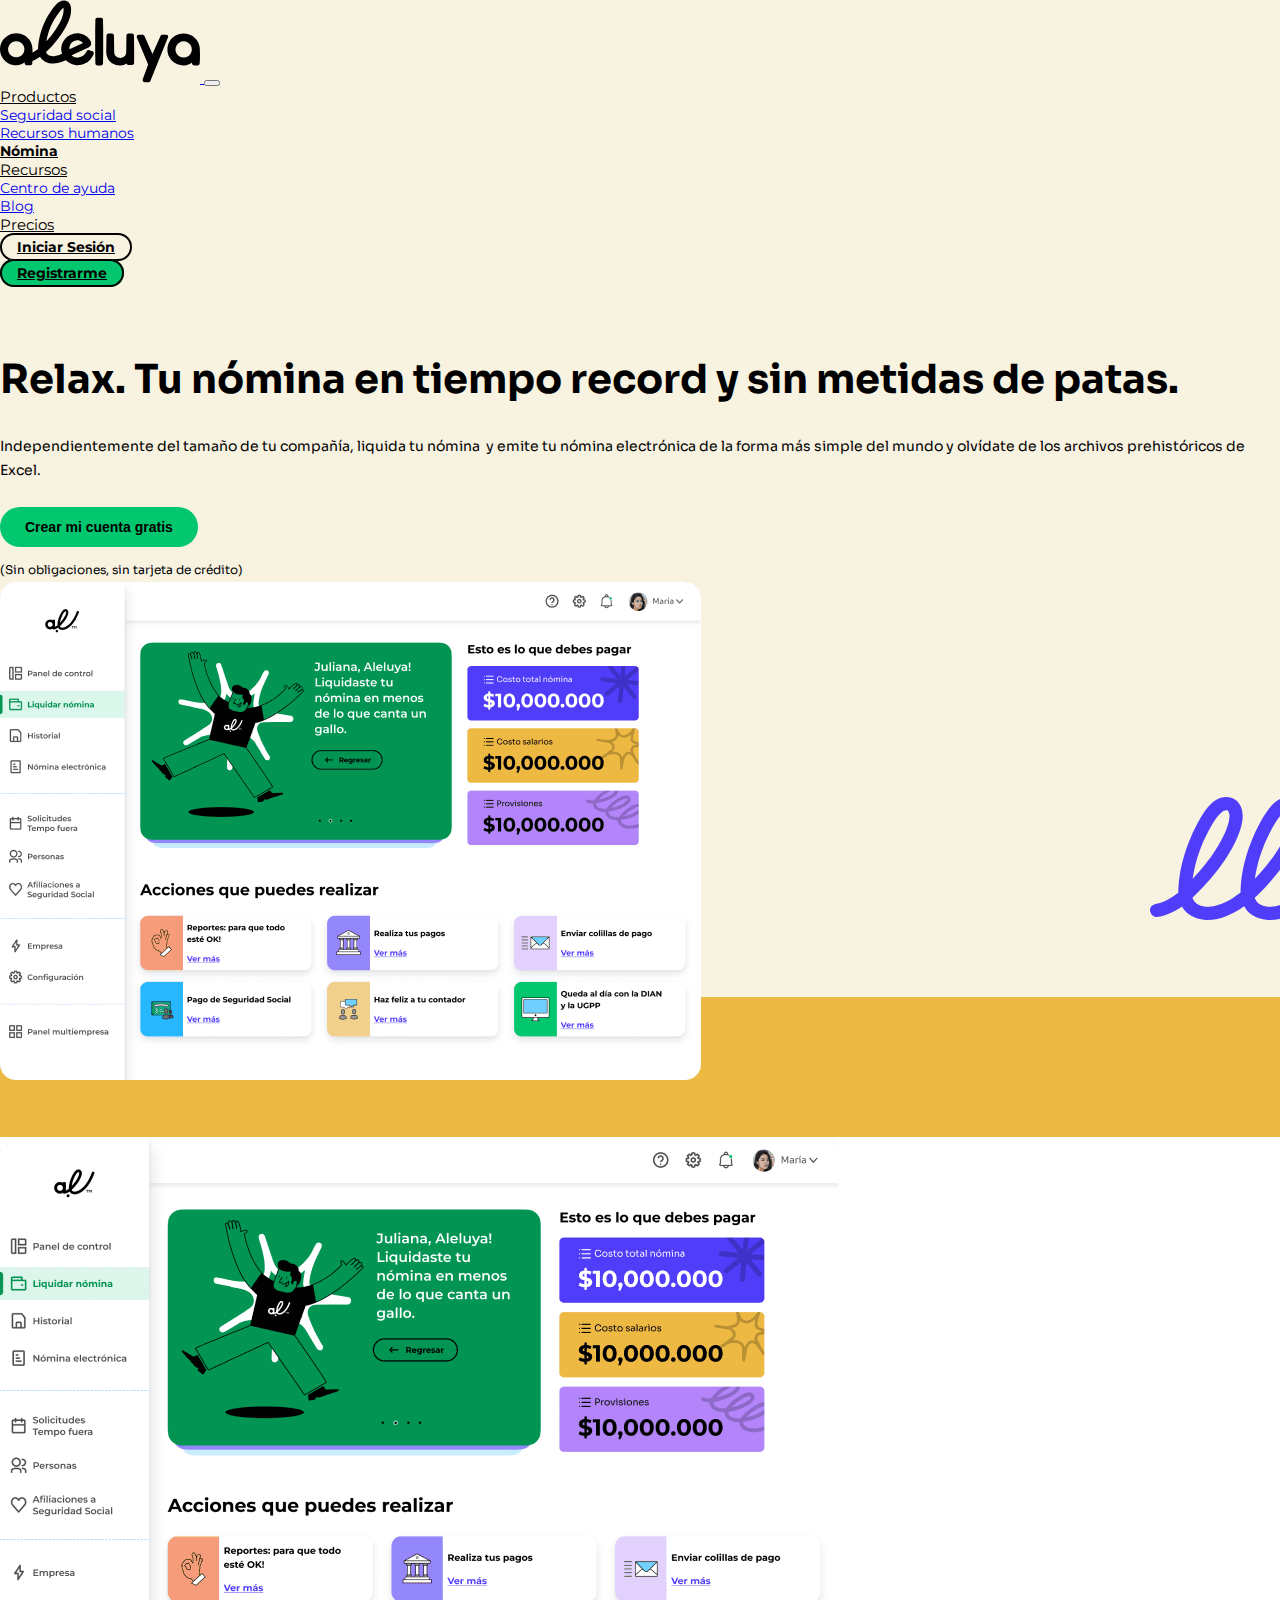
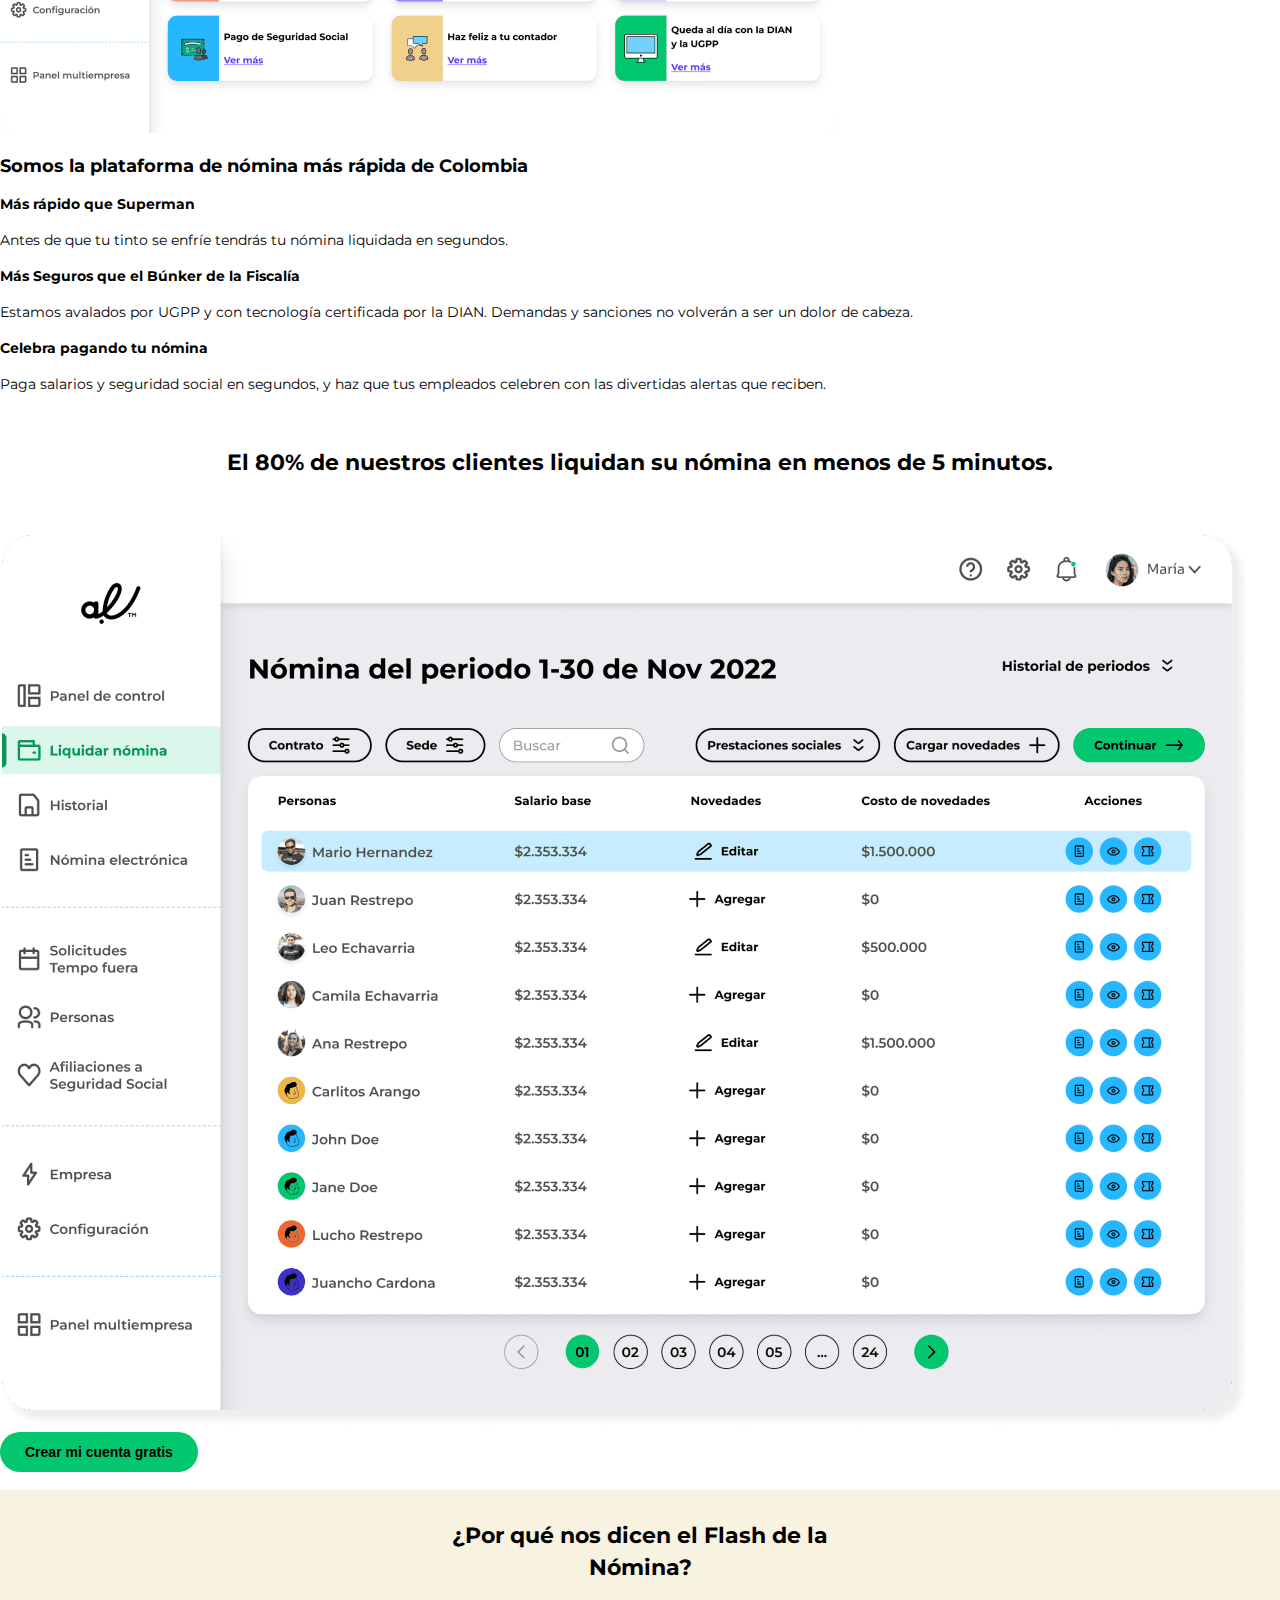
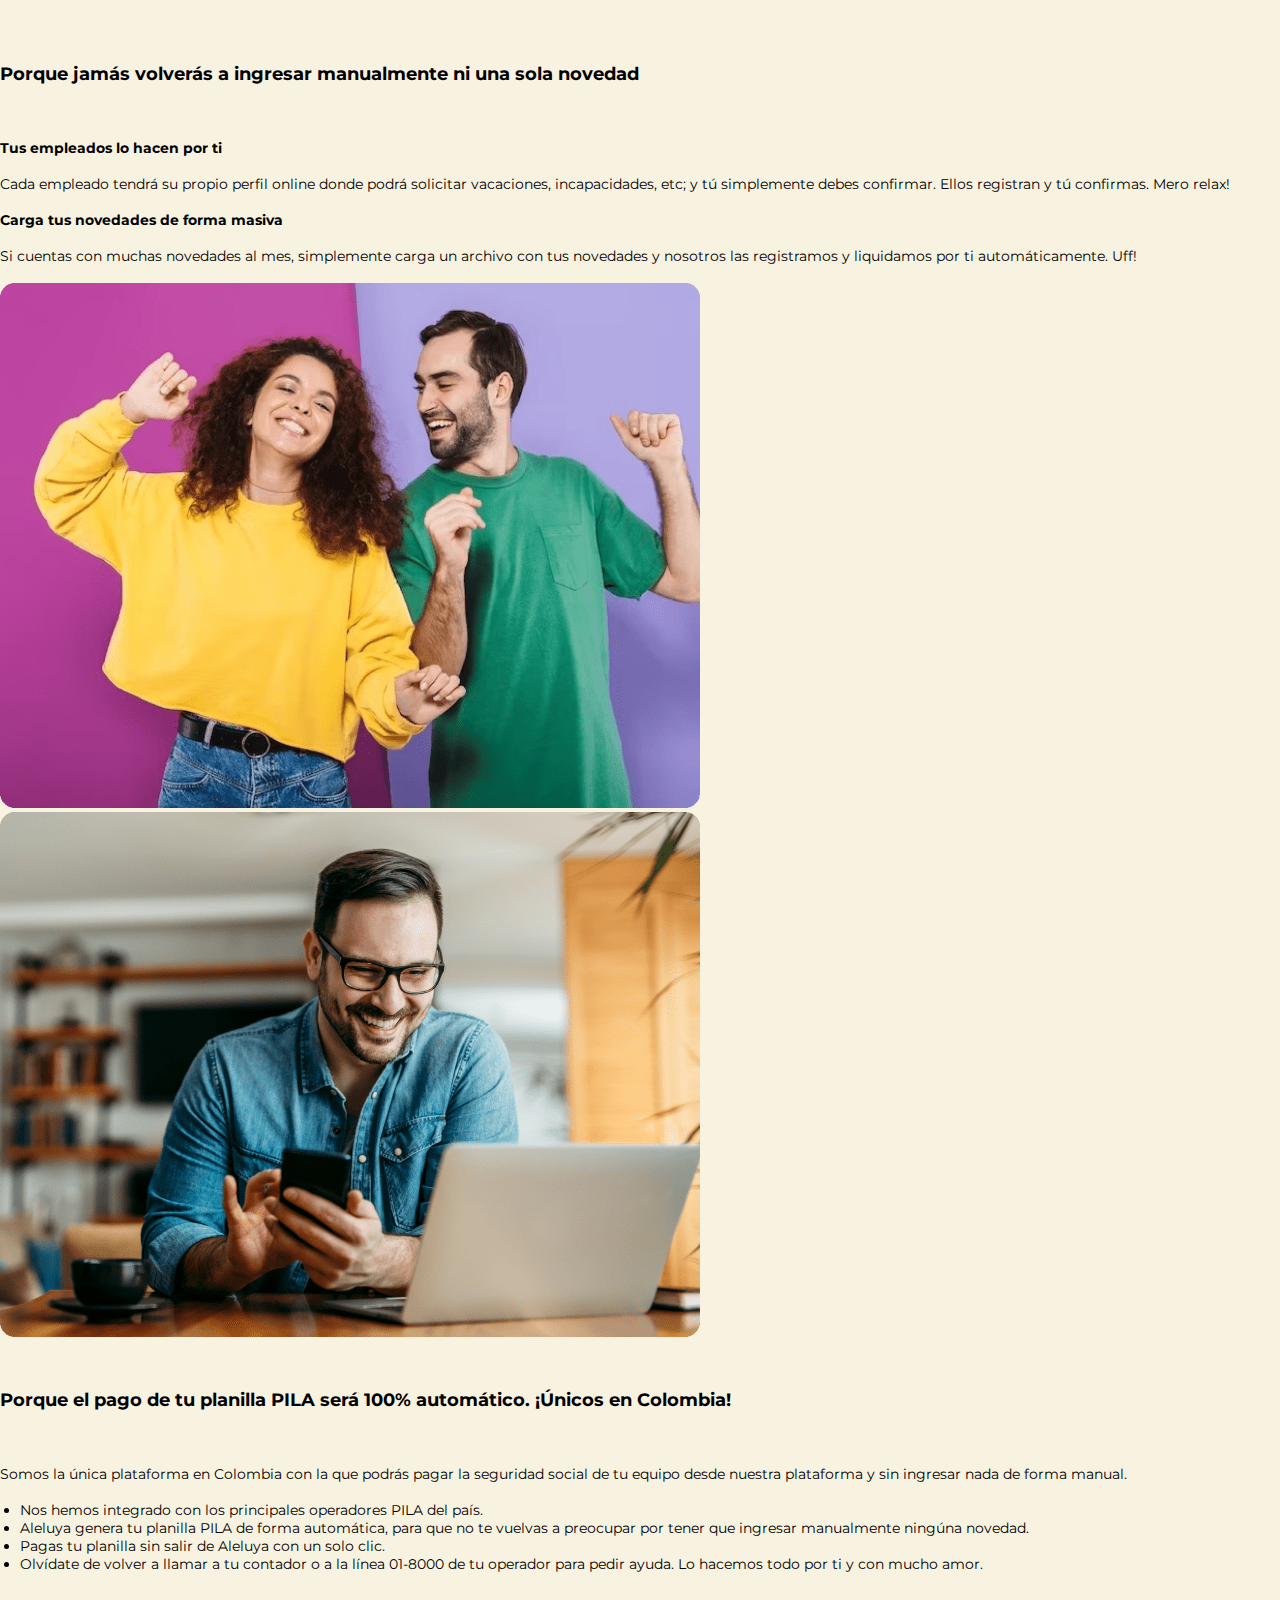
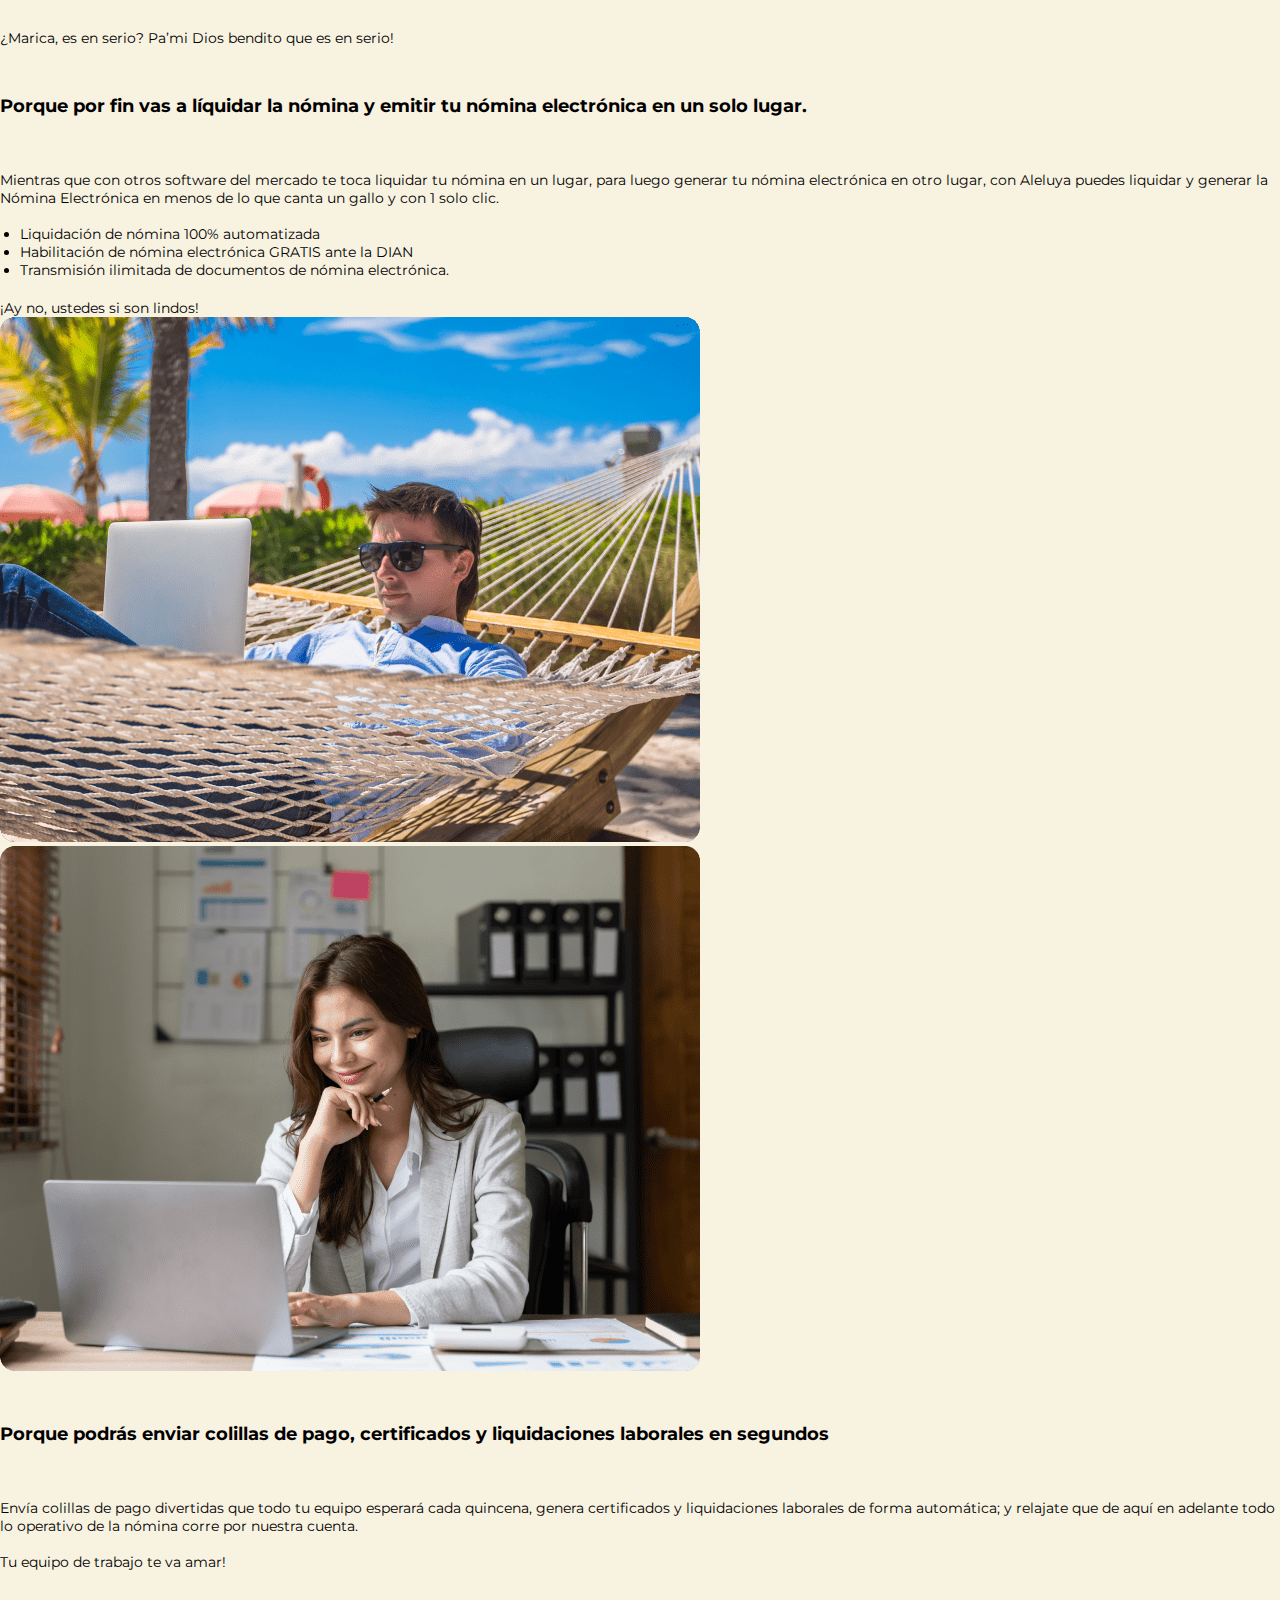
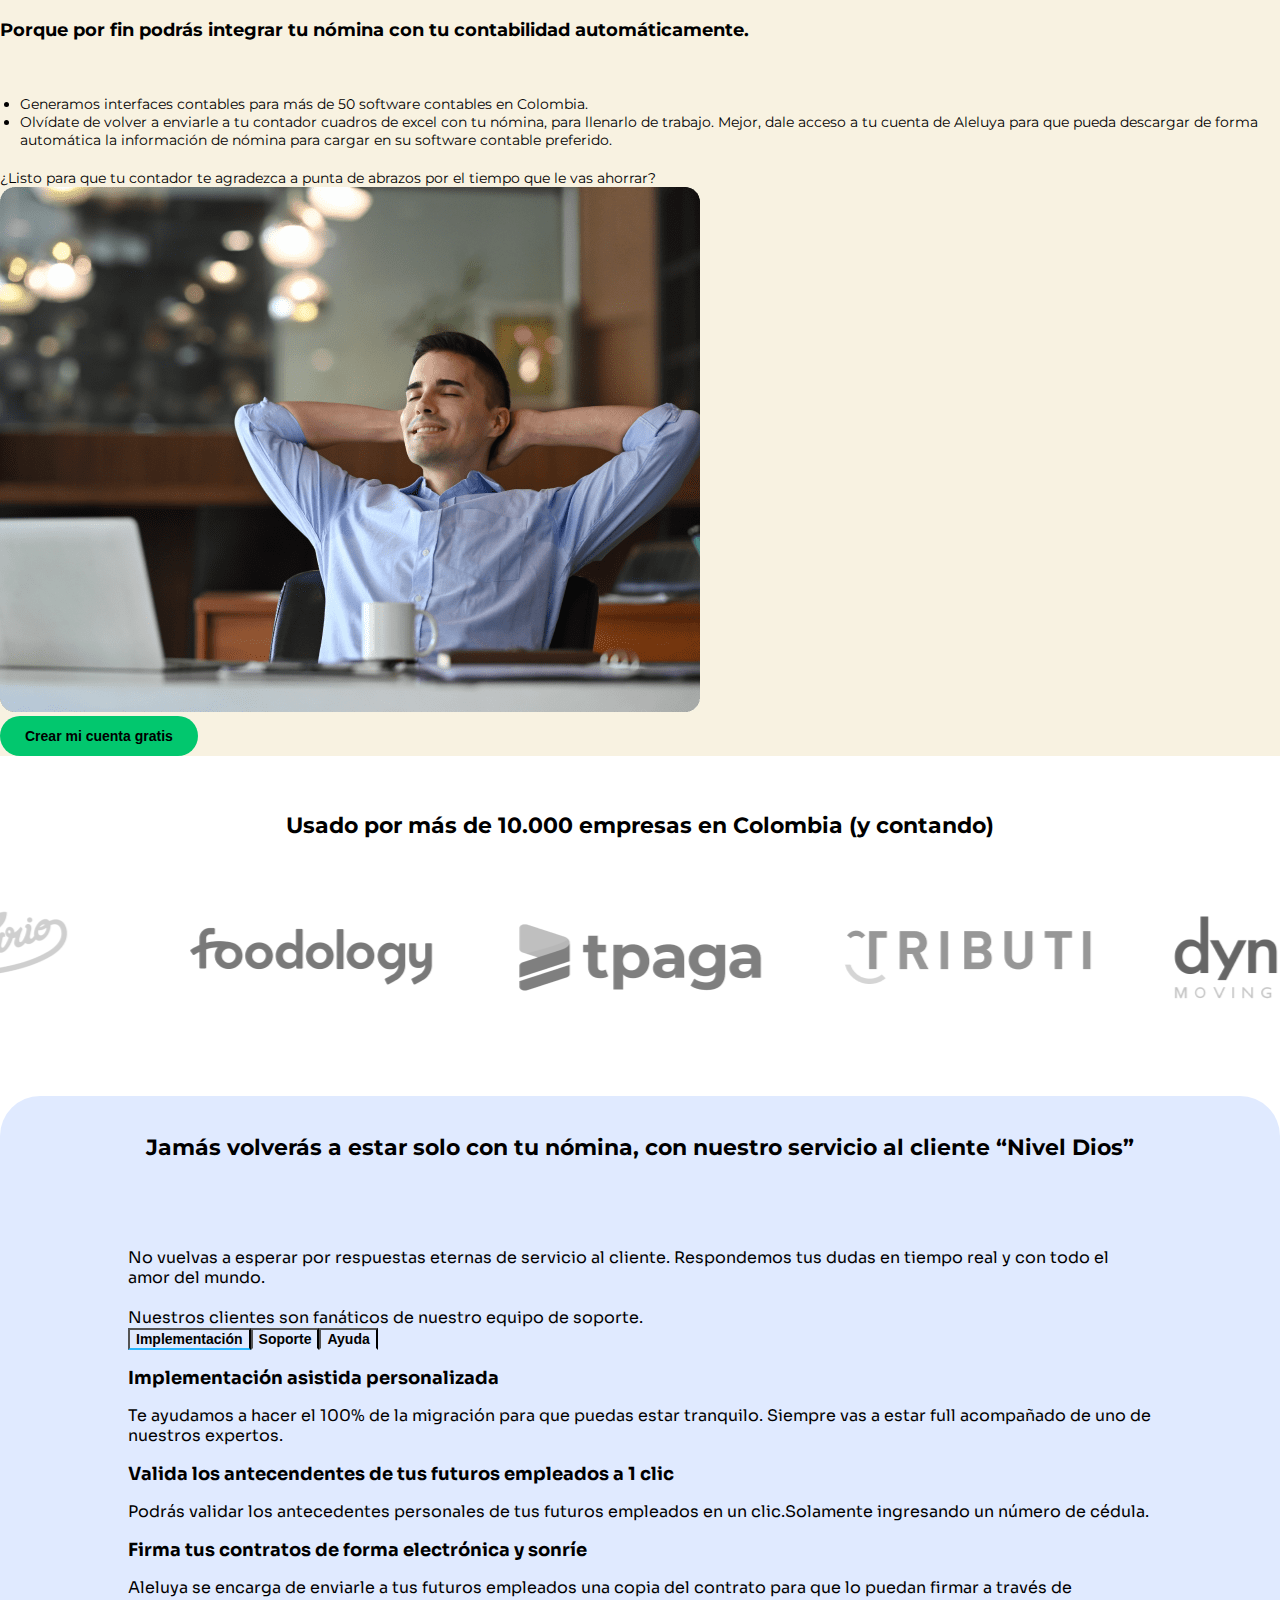
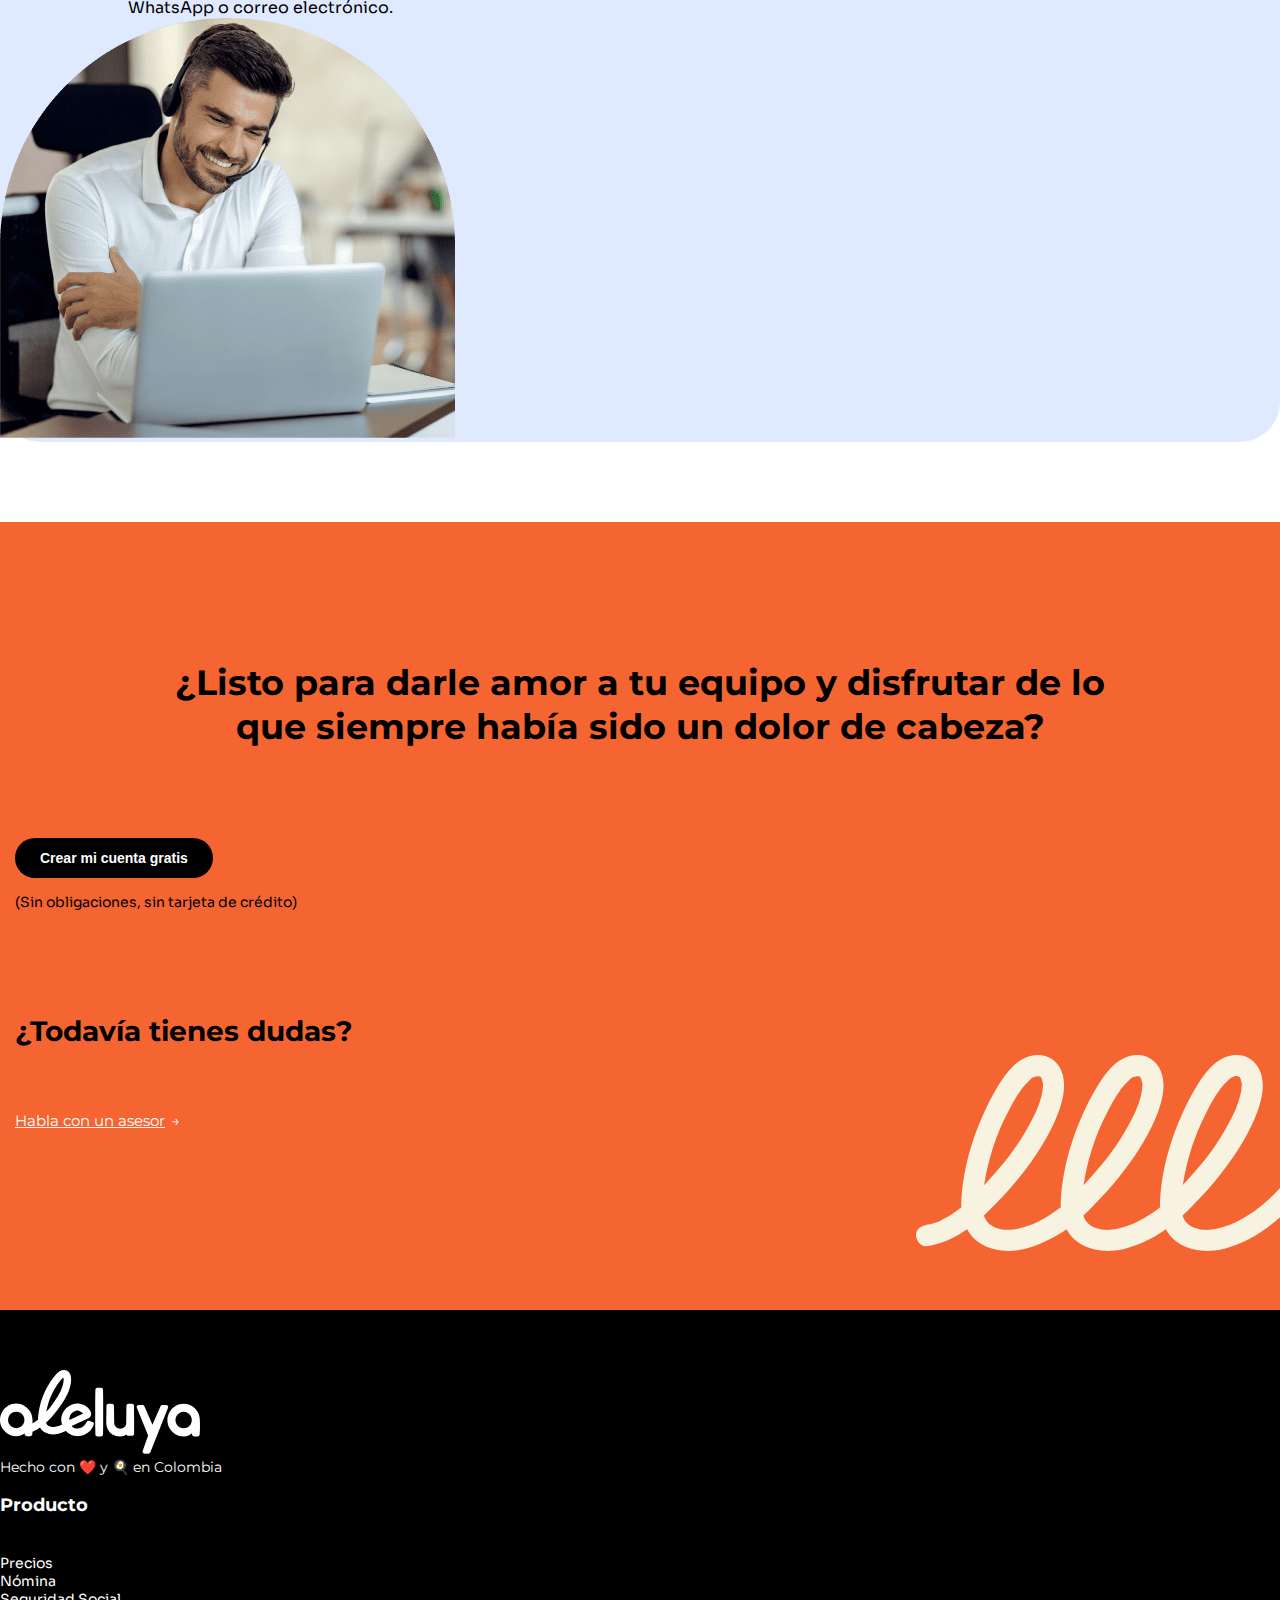
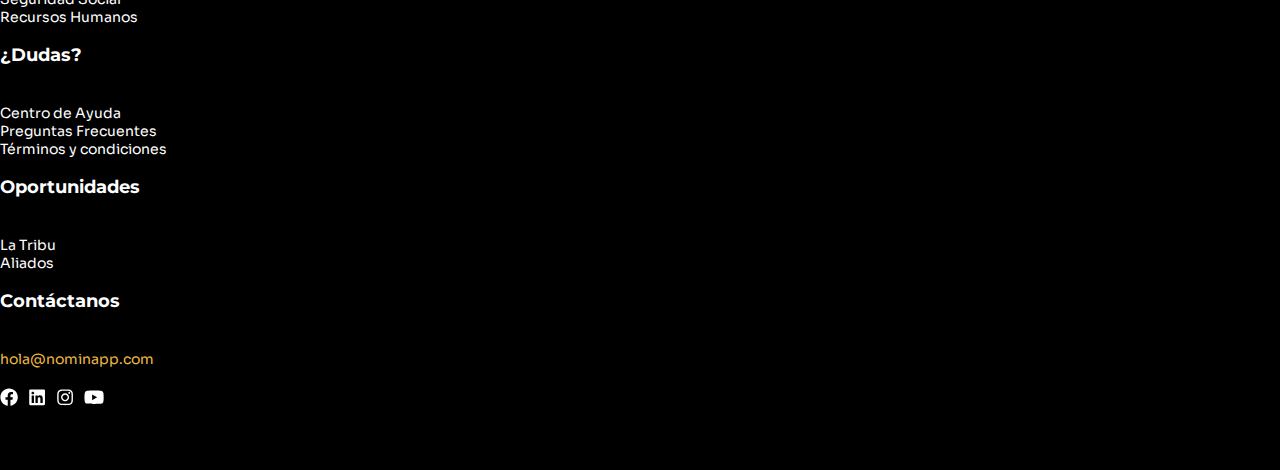
==== commit d307e3ed: "ajustes" ====
--- a/Nomina/index.html
+++ b/Nomina/index.html
@@ -34,24 +34,36 @@
           </button>
           <div class="collapse navbar-collapse" id="navbarText">
             <ul class="navbar-nav me-auto mb-2 mb-lg-0">
-              <li class="nav-item ms-0 ms-lg-5">
-                <a class="nav-link active" href="/Nomina">Nómina</a>
-              </li>
-              <li class="nav-item">
-                <a class="nav-link" href="/SeguridadSocial">Seguridad Social</a>
-              </li>
-              <li class="nav-item">
-                <a class="nav-link" href="/RecursosHumanos">Recursos Humanos</a>
-              </li>
+
+              <li class="nav-item dropdown">
+                <a class="nav-link dropdown-toggle px-4" href="#" role="button" data-bs-toggle="dropdown"
+                  aria-expanded="false">
+                  Productos
+                </a>
+                <ul class="dropdown-menu">
+                  <li><a class="dropdown-item" href="/seguridadsocial">Seguridad social</a></li>
+                  <li><a class="dropdown-item" href="/RecursosHumanos">Recursos humanos</a></li>
+                  <li><a class="dropdown-item active" href="/nomina">Nómina</a></li>
+                </ul>
+              </li>
+
+              <li class="nav-item dropdown">
+                <a class="nav-link dropdown-toggle pe-4" href="#" role="button" data-bs-toggle="dropdown"
+                  aria-expanded="false">
+                  Recursos
+                </a>
+                <ul class="dropdown-menu">
+                  <li><a class="dropdown-item" href="#">Centro de ayuda</a></li>
+                  <li><a class="dropdown-item" href="#">Blog</a></li>
+                </ul>
+              </li>
+
               <li class="nav-item">
                 <a class="nav-link" href="/Precios">Precios</a>
               </li>
             </ul>
             <ul class="navbar-nav ms-auto mb-2 mb-lg-0">
               <li class="nav-item">
-                <a class="nav-link" href="#">Habla con un asesor</a>
-              </li>
-              <li class="nav-item">
                 <a class="nav-link my-2 my-lg-0 mx-0 mx-lg-4 px-4" href="#">Iniciar Sesión</a>
               </li>
               <li class="nav-item">
@@ -63,7 +75,7 @@
       </nav>
 
       <div class="hero row">
-        <div class="col-12 col-lg-6">
+        <div class="col-12 col-lg-6 pb-4 pb-lg-0">
           <h1>
             Relax. Tu nómina en tiempo record y sin metidas de patas.
           </h1>
@@ -86,7 +98,7 @@
 
   <section>
     <div class="container">
-      <div class="row pt-5">
+      <div class="row flex-column-reverse flex-lg-row pt-5">
         <div class="col-12 col-lg-7"><img src="../img/Pantallazo6.png" alt="pantallazo" /></div>
         <div class="col-12 col-lg-3 offset-lg-1 px-3 ">
           <h3 class="text-start py-5">Somos la plataforma de nómina más rápida de Colombia</h3>
--- a/css/style.css
+++ b/css/style.css
@@ -28,6 +28,7 @@
   box-sizing: border-box;
   font-size: var(--font-size);
   font-family: var(--font-family);
+  overflow-x: hidden;
 }
 
 *,
@@ -211,7 +212,7 @@
   font-weight: bold;
 }
 
-nav .ms-auto li:nth-child(2) a {
+nav .ms-auto li:nth-child(1) a {
   border: 2px solid var(--black-color);
   background-color: transparent;
   line-height: 26px;
@@ -221,11 +222,11 @@
   padding: 3px 15px;
 }
 
-body#precios nav .ms-auto li:nth-child(2) a {
+body#precios nav .ms-auto li:nth-child(1) a {
   border: 2px solid var(--white-color);
 }
 
-nav .ms-auto li:nth-child(3) a {
+nav .ms-auto li:nth-child(2) a {
   border: 2px solid var(--black-color);
   background-color: var(--first-color);
   line-height: 26px;
@@ -235,9 +236,16 @@
   padding: 3px 15px;
 }
 
-body#precios nav .ms-auto li:nth-child(3) a {
+body#precios nav .ms-auto li:nth-child(2) a {
   border: 2px solid var(--black-color);
   background-color: var(--black-color);
+}
+
+.dropdown-item.active,
+.dropdown-item:active {
+  background-color: transparent;
+  font-weight: bold;
+  color: var(--black-color);
 }
 
 /* sections */
@@ -657,9 +665,17 @@
     90%;
 }
 
+#producto .pre-footer .btn-primary:hover {
+  background-color: var(--first-color);
+}
+
 #rrhh .pre-footer {
   background: var(--blue-hard-color) url(../img/resorte.svg) no-repeat 110% 90%;
   color: var(--white-color);
+}
+
+#rrhh .pre-footer .btn-primary:hover {
+  background-color: var(--orange-hard-color);
 }
 
 .pre-footer h2 {
@@ -837,11 +853,12 @@
     word-break: break-word;
     font-size: 30px;
     line-height: 40px;
+    padding-top: 50px;
   }
 
   h2 {
     line-height: 29px;
-    padding: 30px 30px;
+    padding: 30px 30px 10px;
   }
 
   .misc1,
@@ -859,9 +876,15 @@
     margin-top: unset;
   }
 
+  .box {
+    border-radius: 40px;
+    margin: 20px 0 40px;
+  }
+
   .box .box-content {
     font-size: 12px;
     line-height: 16px;
+    padding: 0px 10% 20px;
   }
 
   .box .box-content .nav-pills .nav-link {
@@ -940,6 +963,10 @@
     padding: 25px;
     margin-bottom: 30px;
   }
+
+  .pre-footer {
+    background-size: 50%;
+  }
 }
 
 @media (min-width: 992px) {
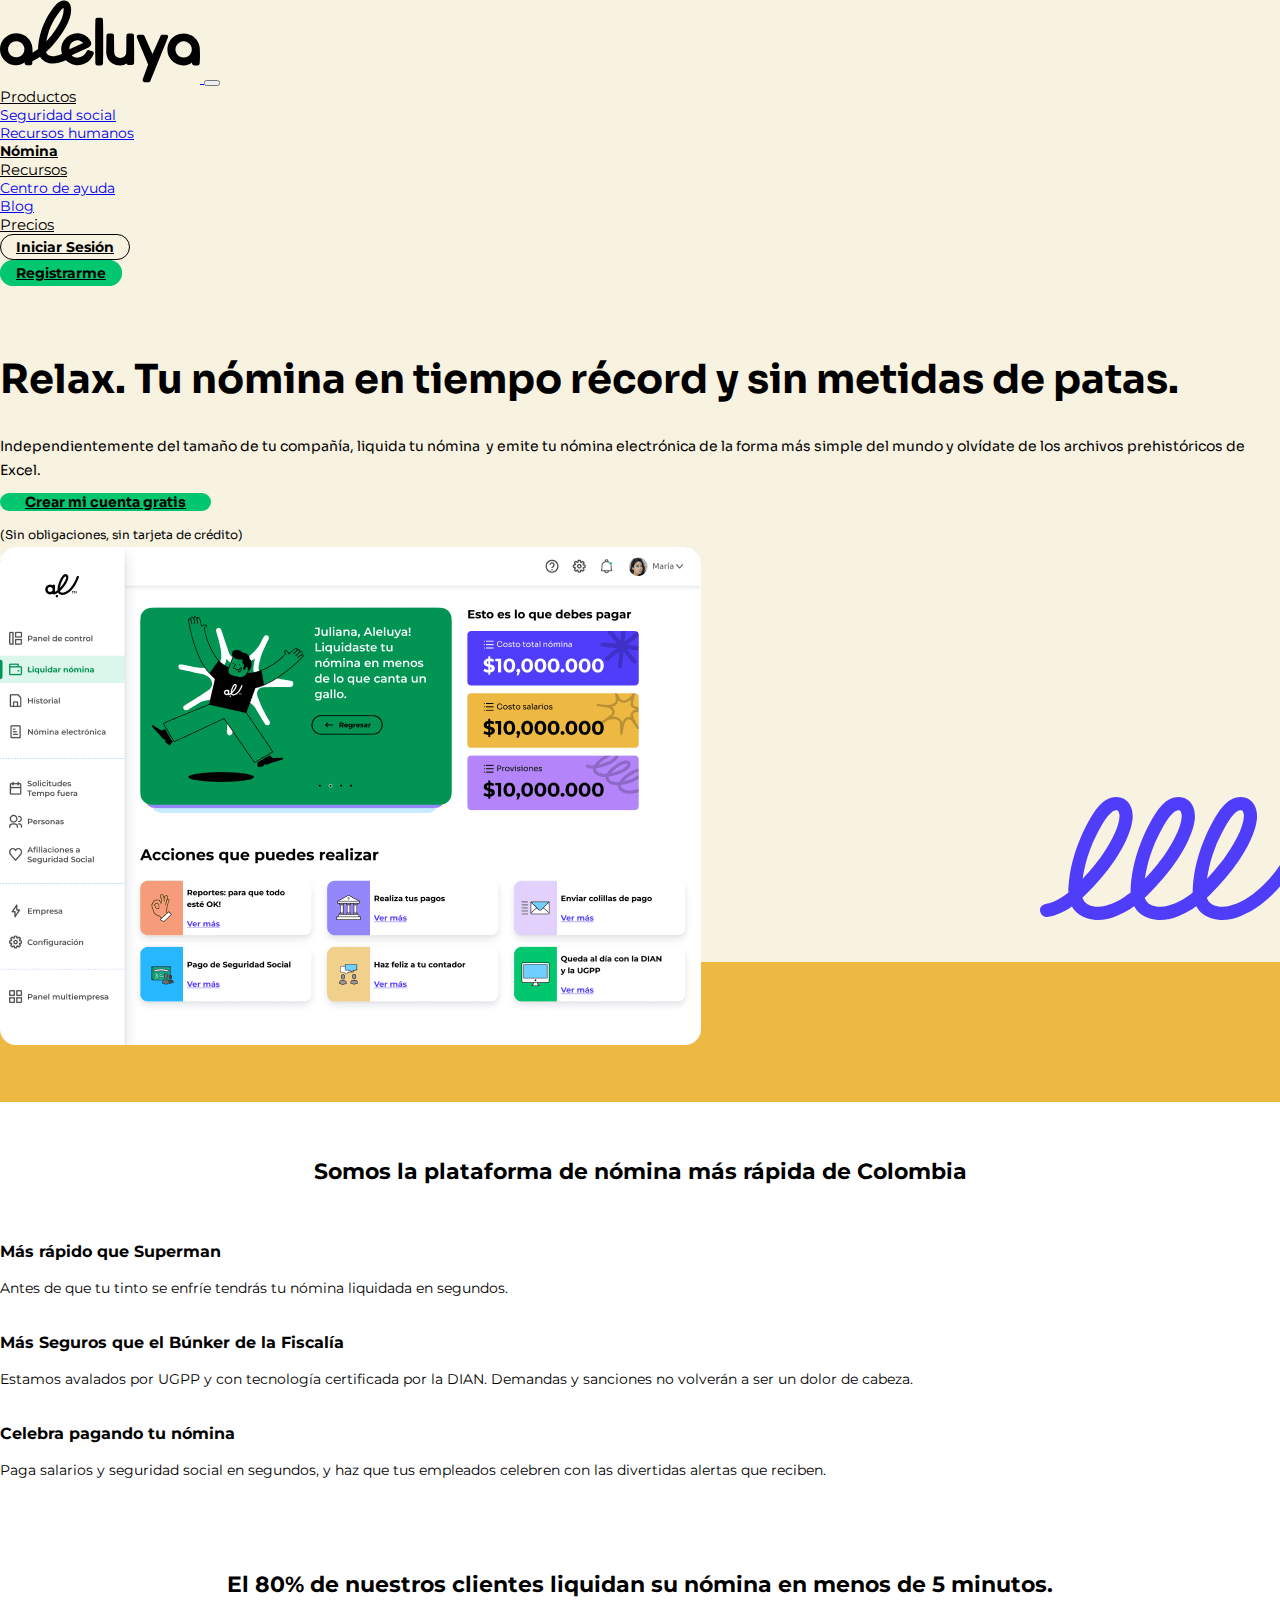
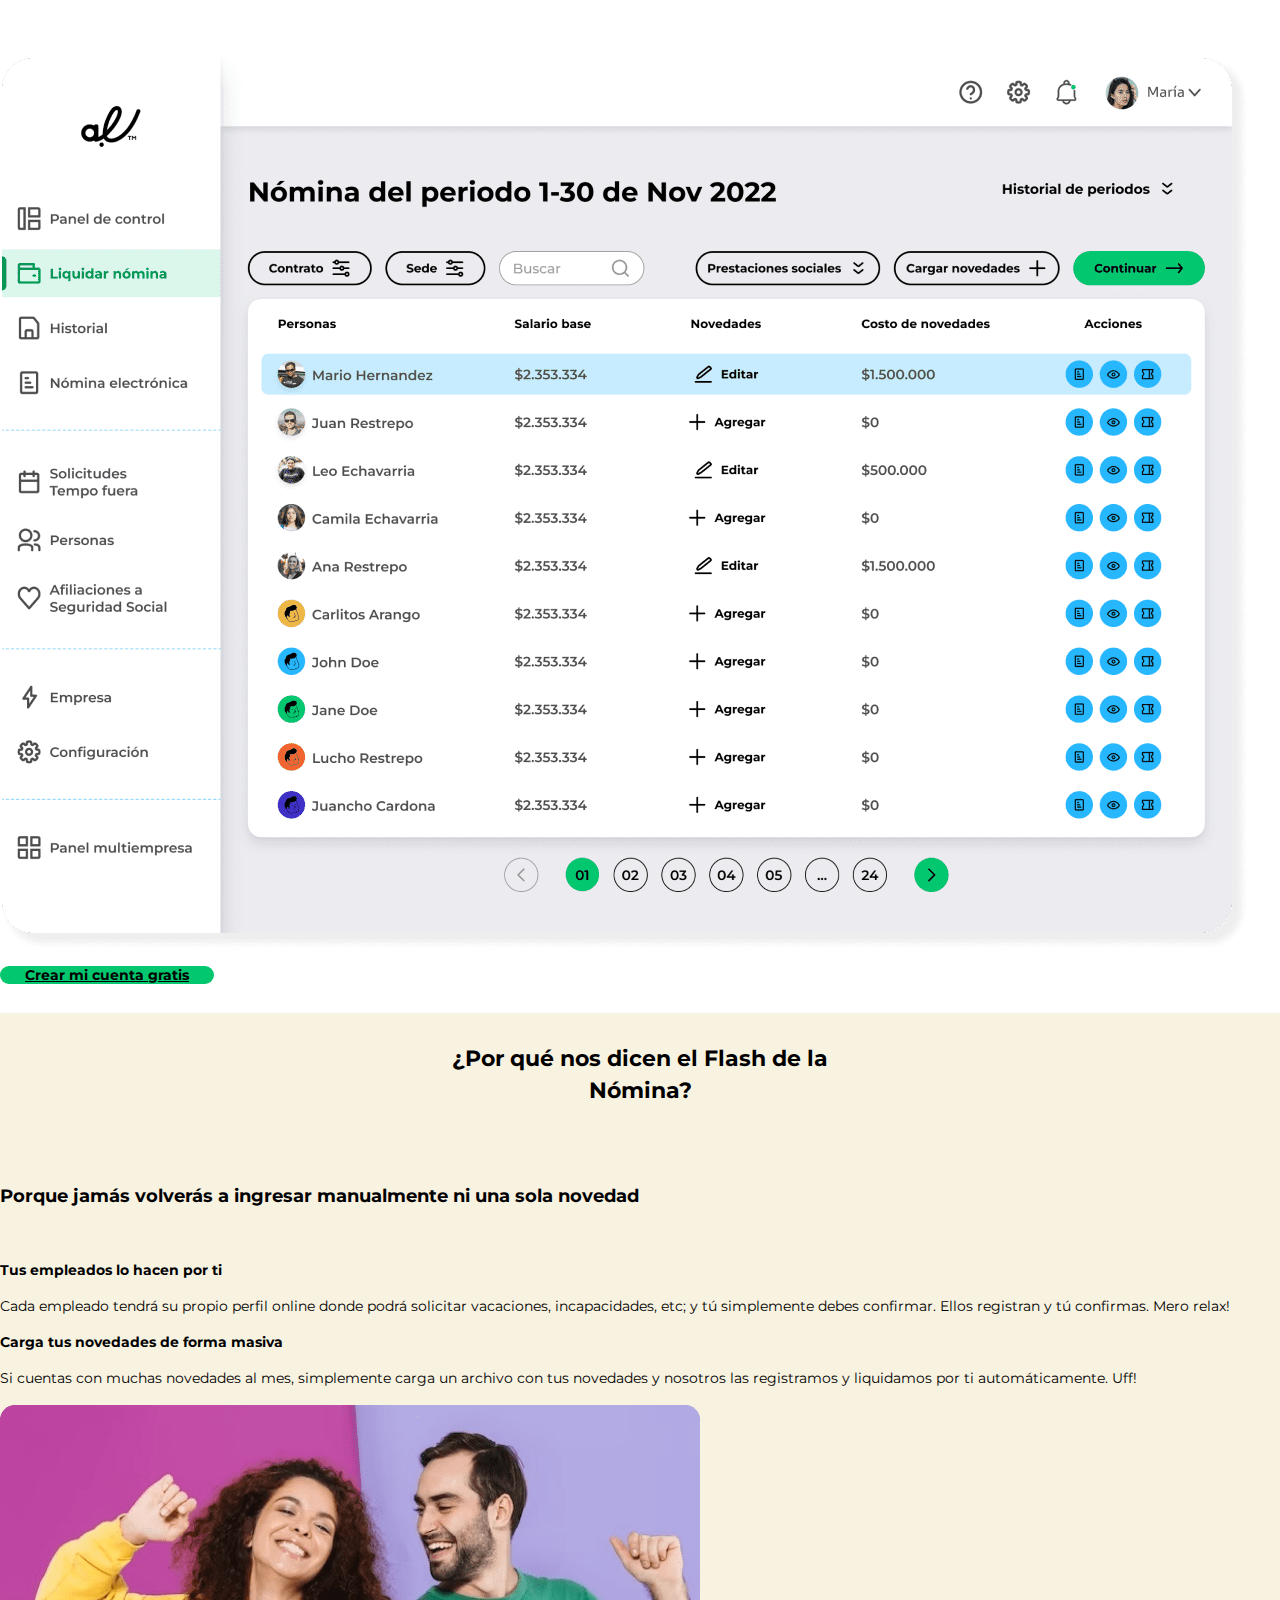
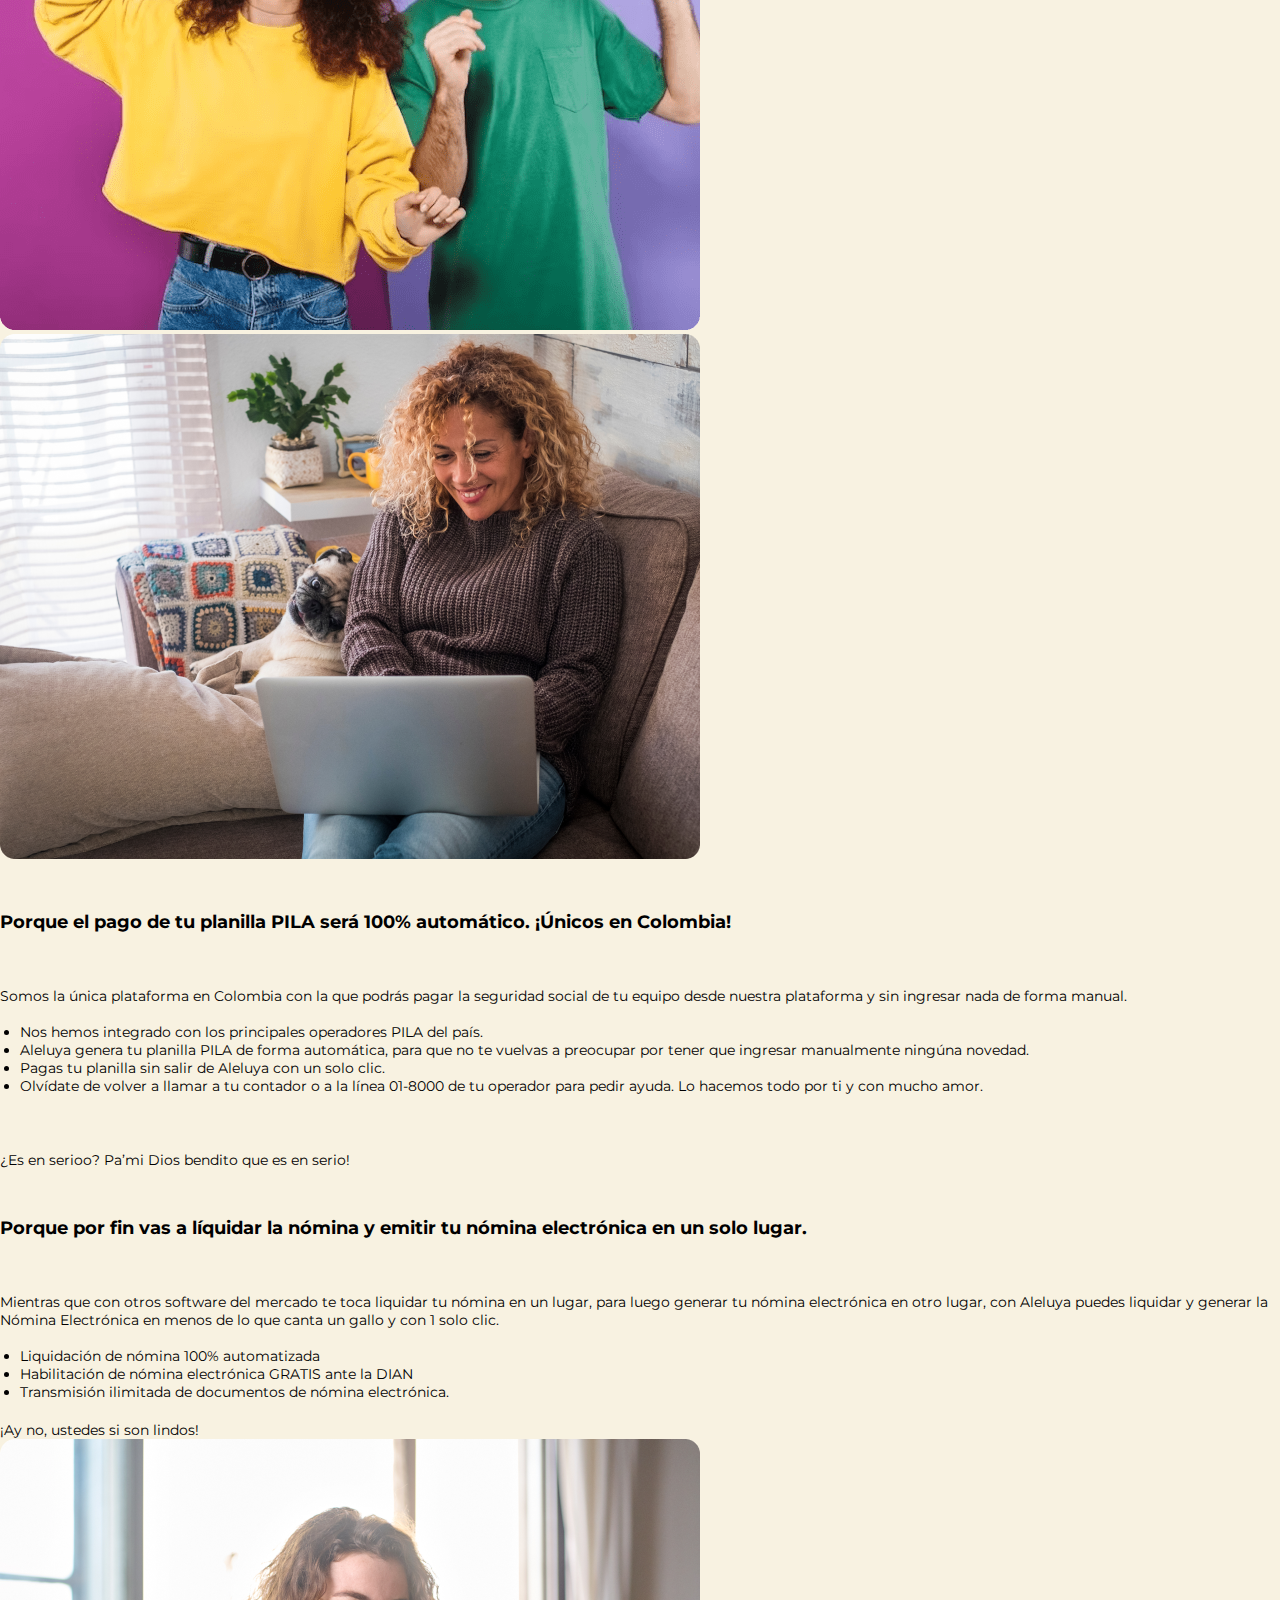
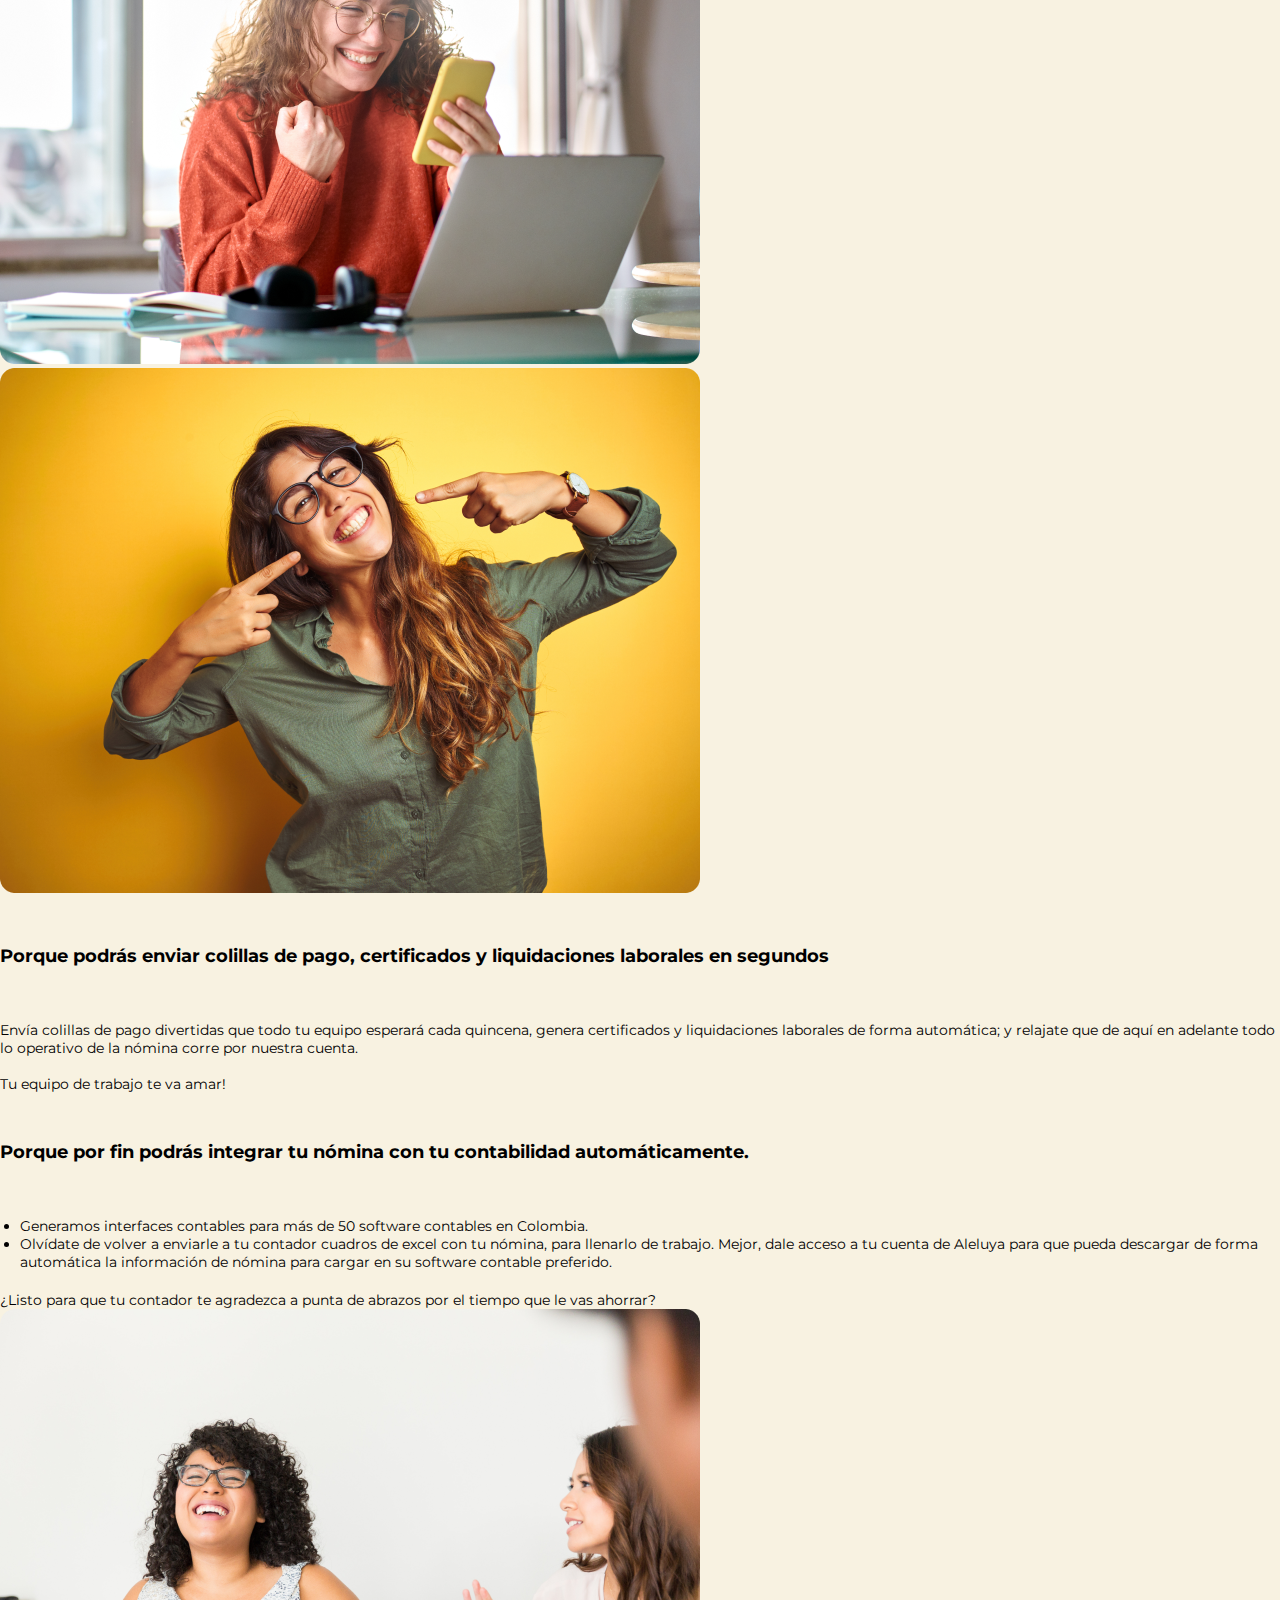
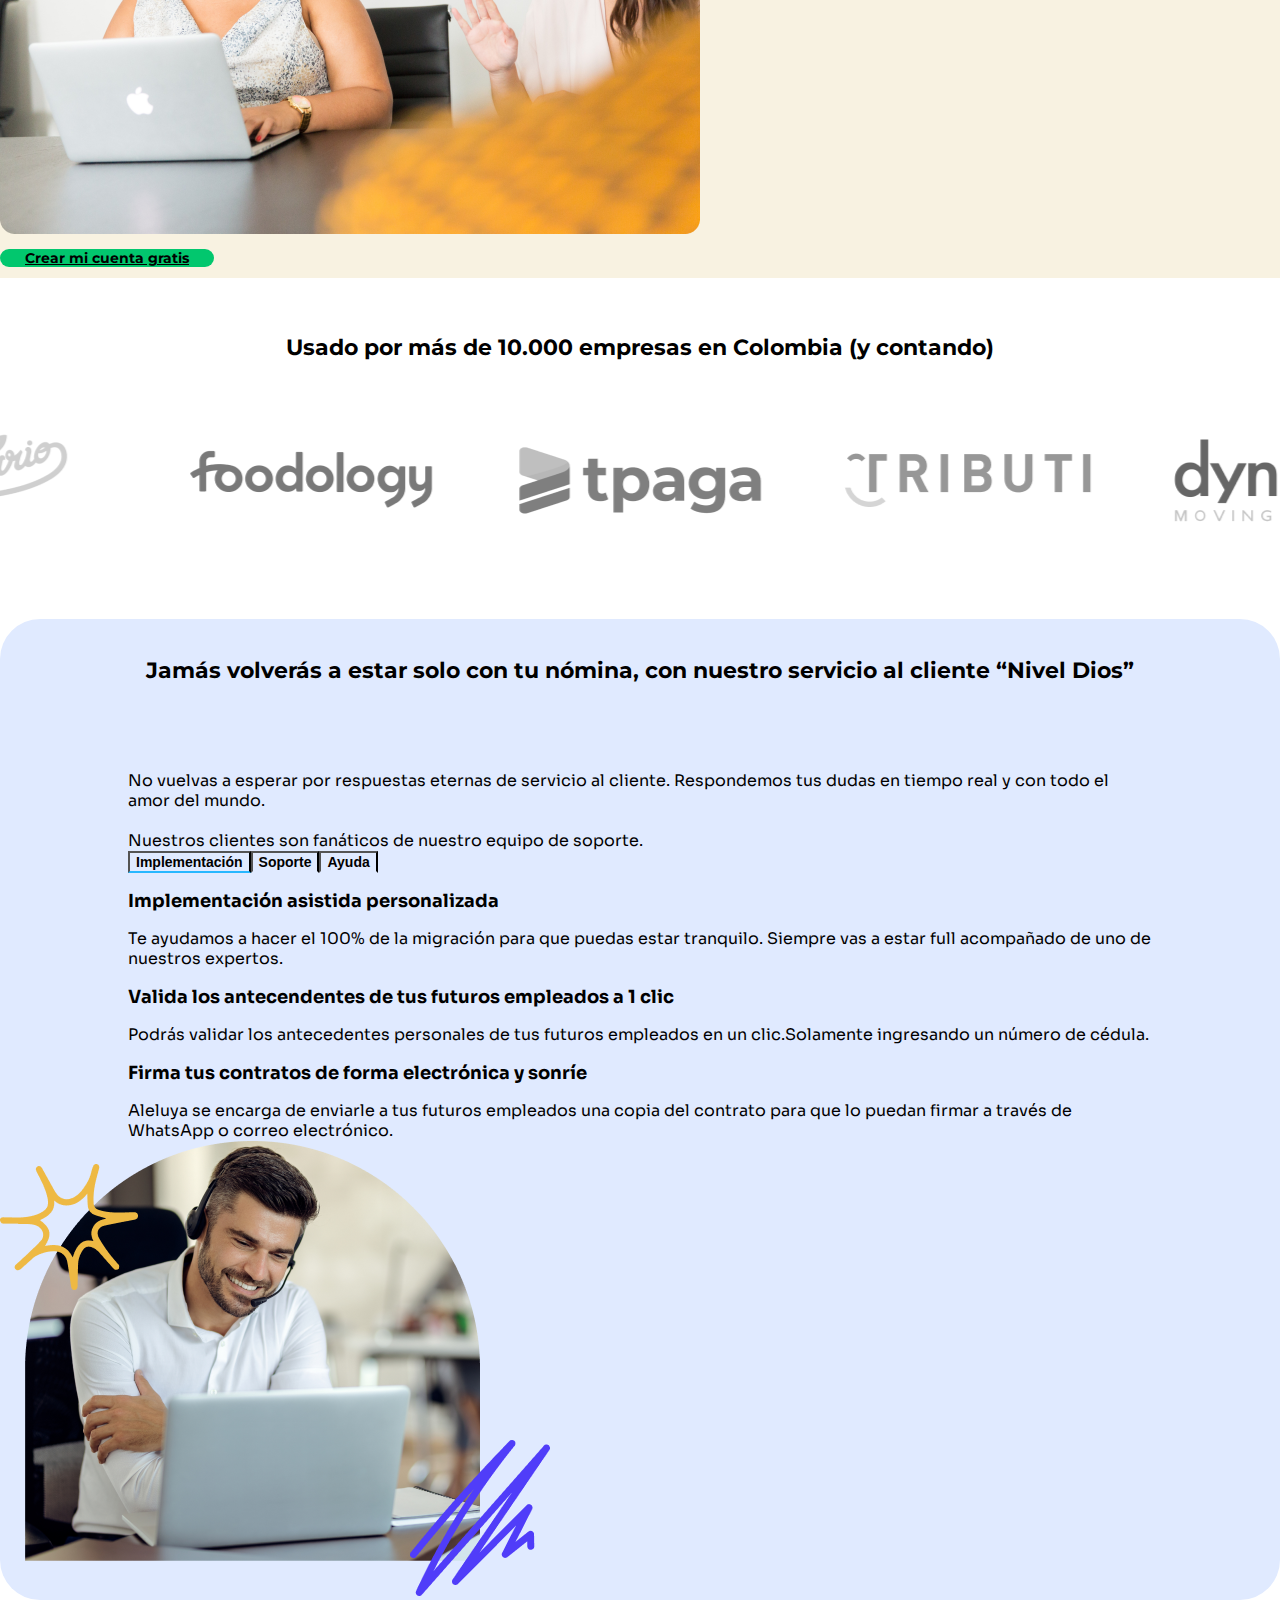
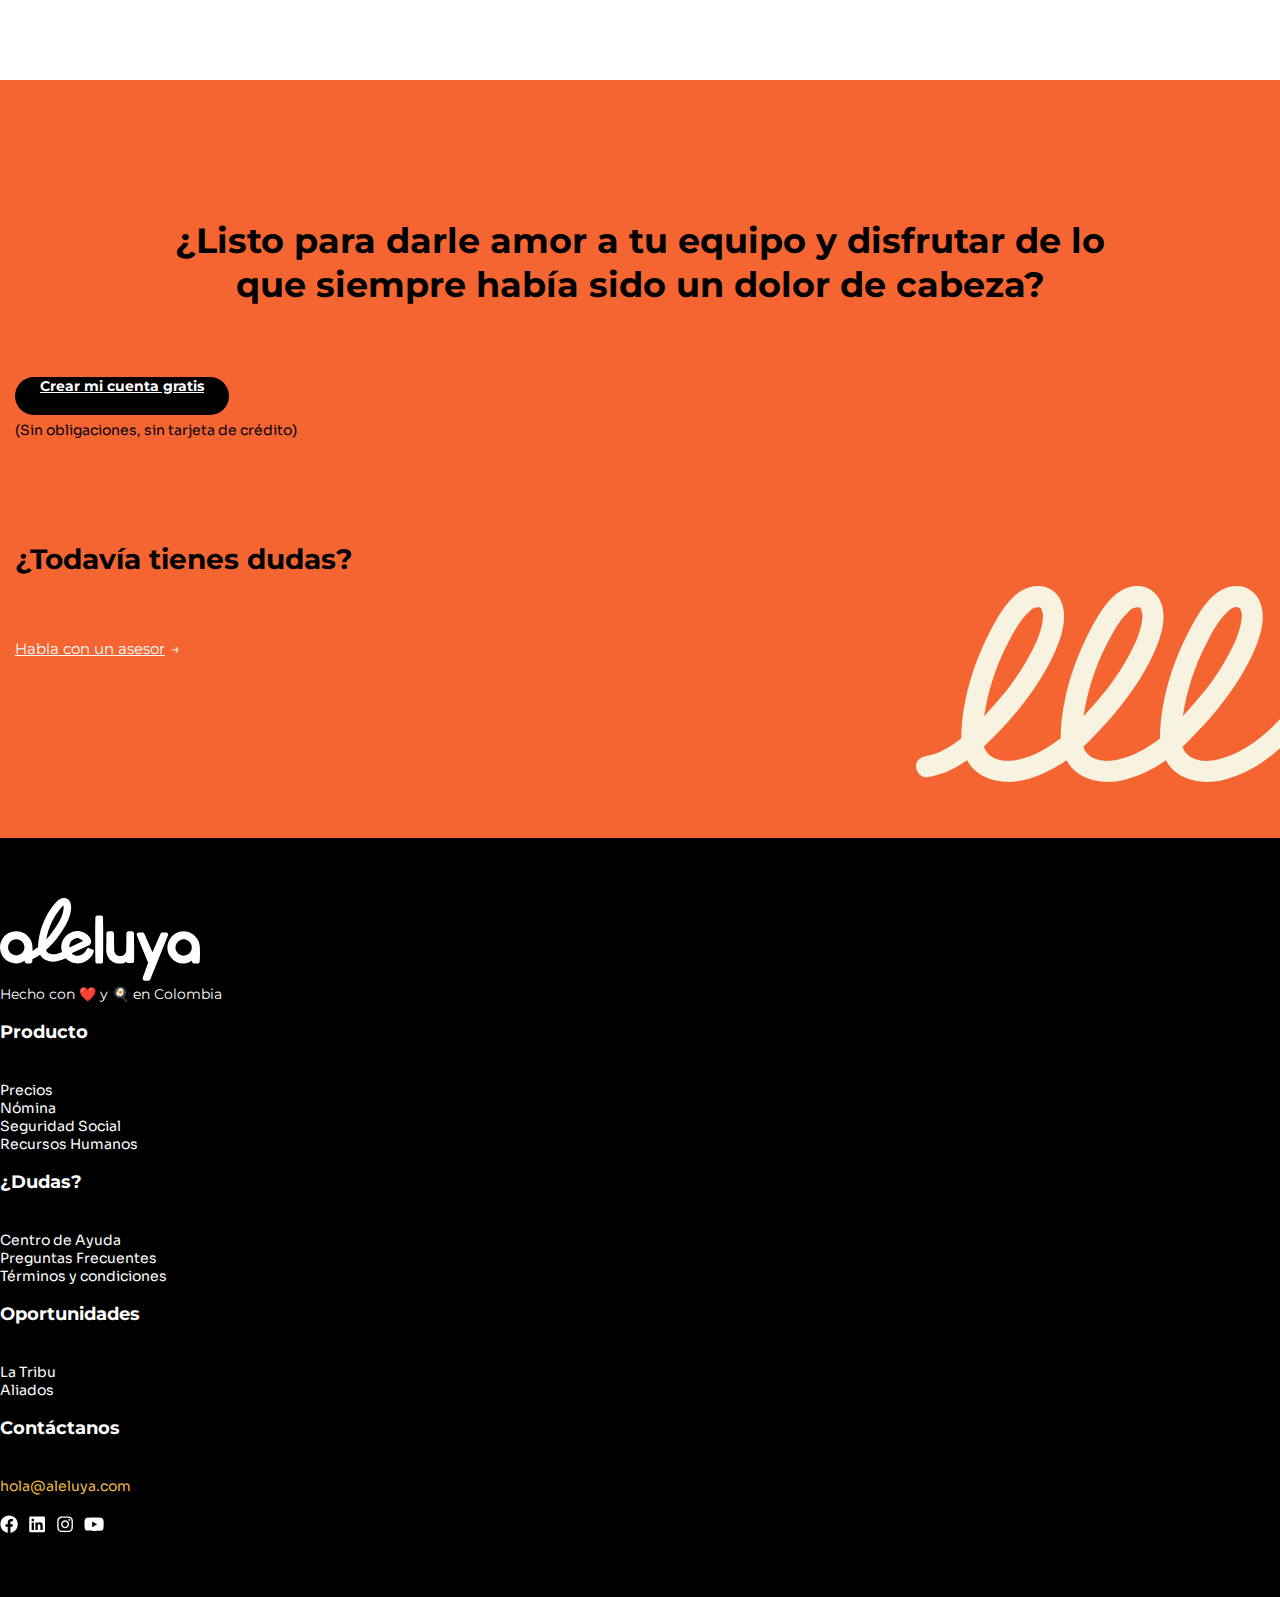
==== commit 564fa500: "ajustes" ====
--- a/Nomina/index.html
+++ b/Nomina/index.html
@@ -53,8 +53,10 @@
                   Recursos
                 </a>
                 <ul class="dropdown-menu">
-                  <li><a class="dropdown-item" href="#">Centro de ayuda</a></li>
-                  <li><a class="dropdown-item" href="#">Blog</a></li>
+                  <li>
+                    <a class="dropdown-item" href="https://ayuda.aleluya.com/help" target="_blank">Centro de ayuda</a>
+                  </li>
+                  <li><a class="dropdown-item disabled" href="#" target="_blank">Blog</a></li>
                 </ul>
               </li>
 
@@ -64,10 +66,14 @@
             </ul>
             <ul class="navbar-nav ms-auto mb-2 mb-lg-0">
               <li class="nav-item">
-                <a class="nav-link my-2 my-lg-0 mx-0 mx-lg-4 px-4" href="#">Iniciar Sesión</a>
+                <a class="nav-link my-2 my-lg-0 mx-0 mx-lg-4 px-4"
+                  href="https://tranqui.aleluya.com/login/?utm_source=Web&utm_medium=HomeHero" target="_blank">Iniciar
+                  Sesión</a>
               </li>
               <li class="nav-item">
-                <a class="nav-link my-2 my-lg-0 px-4" href="#">Registrarme</a>
+                <a class="nav-link my-2 my-lg-0 px-4"
+                  href="https://tranqui.aleluya.com/signup/?utm_source=Web&utm_medium=HomeHero"
+                  target="_blank">Registrarme</a>
               </li>
             </ul>
           </div>
@@ -77,12 +83,15 @@
       <div class="hero row">
         <div class="col-12 col-lg-6 pb-4 pb-lg-0">
           <h1>
-            Relax. Tu nómina en tiempo record y sin metidas de patas.
+            Relax. Tu nómina en tiempo récord y sin metidas de patas.
           </h1>
           Independientemente del tamaño de tu compañía, liquida tu nómina  y emite tu nómina electrónica de la forma más
           simple del mundo y olvídate de los archivos prehistóricos de Excel.
           <br />
-          <button type="button" class="btn btn-primary">Crear mi cuenta gratis</button>
+          <a href="https://tranqui.aleluya.com/signup/?utm_source=Web&utm_medium=HomeHero" type="button"
+            class="btn btn-primary" target="_blank">
+            Crear mi cuenta gratis
+          </a>
           <br />
           <span>(Sin obligaciones, sin tarjeta de crédito)</span>
         </div>
@@ -99,23 +108,26 @@
   <section>
     <div class="container">
       <div class="row flex-column-reverse flex-lg-row pt-5">
-        <div class="col-12 col-lg-7"><img src="../img/Pantallazo6.png" alt="pantallazo" /></div>
-        <div class="col-12 col-lg-3 offset-lg-1 px-3 ">
-          <h3 class="text-start py-5">Somos la plataforma de nómina más rápida de Colombia</h3>
-
-          <strong>Más rápido que Superman</strong><br /><br />
-          Antes de que tu tinto se enfríe tendrás tu nómina liquidada en segundos. <br /><br />
-          <strong>Más Seguros que el Búnker de la Fiscalía</strong><br /><br />
+        <div class="col-12 col-lg-8 offset-lg-1 px-3 text-center">
+          <h2 class="text-center py-5">Somos la plataforma de nómina más rápida de Colombia</h2>
+
+          <strong class="stronger">Más rápido que Superman</strong><br /><br />
+          Antes de que tu tinto se enfríe tendrás tu nómina liquidada en segundos. <br /><br /><br />
+          <strong class="stronger">Más Seguros que el Búnker de la Fiscalía</strong><br /><br />
           Estamos avalados por UGPP y con tecnología certificada por la DIAN. Demandas y sanciones no volverán a ser un
-          dolor de cabeza.<br /><br />
-          <strong>Celebra pagando tu nómina</strong><br /><br />
+          dolor de cabeza.<br /><br /><br />
+          <strong class="stronger">Celebra pagando tu nómina</strong><br /><br />
           Paga salarios y seguridad social en segundos, y haz que tus empleados celebren con las divertidas alertas
-          que reciben.
-        </div>
-        <div class="offset-1 col-10 text-center p-4 p-lg-5">
+          que reciben.<br /><br /><br />
+        </div>
+
+        <div class="offset-1 col-8 text-center p-4 p-lg-5">
           <h2>El 80% de nuestros clientes liquidan su nómina en menos de 5 minutos.</h2>
           <img class="mx-2 mx-lg-5 p-4 p-lg-5" src="../img/Pantallazo7.png" alt="pantallazo" />
-          <button type="button" class="btn btn-primary">Crear mi cuenta gratis</button>
+          <a href="https://tranqui.aleluya.com/signup/?utm_source=Web&utm_medium=HomeHero" type="button"
+            class="btn btn-primary" target="_blank">
+            Crear mi cuenta gratis
+          </a>
         </div>
       </div>
     </div>
@@ -160,7 +172,7 @@
                 todo por ti y con mucho amor.</li>
             </ul>
             <br /><br />
-            ¿Marica, es en serio? Pa’mi Dios bendito que es en serio!
+            ¿Es en serioo? Pa’mi Dios bendito que es en serio!
           </div>
         </div>
 
@@ -215,7 +227,10 @@
         </div>
 
         <div class="col-12 text-center p-4 p-lg-5">
-          <button type="button" class="btn btn-primary">Crear mi cuenta gratis</button>
+          <a href="https://tranqui.aleluya.com/signup/?utm_source=Web&utm_medium=HomeHero" type="button"
+            class="btn btn-primary" target="_blank">
+            Crear mi cuenta gratis
+          </a>
         </div>
       </div>
     </div>
@@ -345,10 +360,14 @@
       ¿Listo para darle amor a tu equipo y disfrutar de lo <br />
       que siempre había sido un dolor de cabeza?
     </h2>
-    <button type="button" class="btn btn-primary">Crear mi cuenta gratis</button>
+    <a href="https://tranqui.aleluya.com/signup/?utm_source=Web&utm_medium=HomeHero" type="button"
+      class="btn btn-primary" target="_blank">
+      Crear mi cuenta gratis
+    </a>
     <span>(Sin obligaciones, sin tarjeta de crédito)</span>
     <h3>¿Todavía tienes dudas?</h3>
-    <a href="#">Habla con un asesor</a>
+    <a href="https://api.whatsapp.com/send?phone=573007405537&text=" class="asesor" target="_blank">Habla con un
+      asesor</a>
   </section>
 
   <footer>
@@ -368,7 +387,7 @@
         </div>
         <div class="col-12 col-lg-2 mt-5 mt-lg-0">
           <h3>¿Dudas?</h3>
-          <a href="#">Centro de Ayuda</a>
+          <a href="https://ayuda.aleluya.com/help">Centro de Ayuda</a>
           <a href="#">Preguntas Frecuentes</a>
           <a href="#">Términos y condiciones</a>
         </div>
@@ -379,7 +398,7 @@
         </div>
         <div class="col-12 col-lg-3 mt-5 mt-lg-0">
           <h3>Contáctanos</h3>
-          <a class="mailto" href="mailto:hola@nominapp.com">hola@nominapp.com</a>
+          <a class="mailto" href="mailto:hola@aleluya.com">hola@aleluya.com</a>
           <div class="wrap-rrss">
             <a href="#"><img src="../img/fb.svg" alt="facebook" /></a>
             <a href="#"><img src="../img/in.svg" alt="linkedin" /></a>
--- a/css/style.css
+++ b/css/style.css
@@ -213,7 +213,7 @@
 }
 
 nav .ms-auto li:nth-child(1) a {
-  border: 2px solid var(--black-color);
+  border: 1px solid var(--black-color);
   background-color: transparent;
   line-height: 26px;
   font-size: 14px;
@@ -223,11 +223,11 @@
 }
 
 body#precios nav .ms-auto li:nth-child(1) a {
-  border: 2px solid var(--white-color);
+  border: 1px solid var(--white-color);
 }
 
 nav .ms-auto li:nth-child(2) a {
-  border: 2px solid var(--black-color);
+  border: 1px solid var(--first-color);
   background-color: var(--first-color);
   line-height: 26px;
   font-size: 14px;
@@ -686,7 +686,8 @@
 .pre-footer .btn-primary {
   background-color: var(--cream-color);
   padding-bottom: 20px;
-  margin-top: 30px;
+  width: 240px;
+  margin: 30px auto;
 }
 
 #producto .pre-footer .btn-primary {
@@ -719,7 +720,7 @@
   display: block;
 }
 
-.pre-footer a {
+.pre-footer a.asesor {
   color: var(--white-color);
   font-size: 15px;
   text-decoration: underline;
@@ -727,13 +728,16 @@
   display: block;
 }
 
-.pre-footer a::after {
+.pre-footer a.asesor::after {
   content: "\2192";
   text-decoration: none;
   position: absolute;
   margin-left: 6px;
 }
 
+.stronger {
+  font-size: 16px;
+}
 /* footer */
 
 footer {
@@ -833,7 +837,7 @@
 .misc7 {
   width: 280px;
   position: absolute;
-  right: -150px;
+  right: -40px;
   bottom: -20px;
 }
 
@@ -876,6 +880,11 @@
     margin-top: unset;
   }
 
+  #producto .pre-footer {
+    background: var(--orange-hard-color) url(../img/resorte.svg) no-repeat 110%
+      90% / 60%;
+  }
+
   .box {
     border-radius: 40px;
     margin: 20px 0 40px;
@@ -965,7 +974,7 @@
   }
 
   .pre-footer {
-    background-size: 50%;
+    background-size: 40%;
   }
 }
 
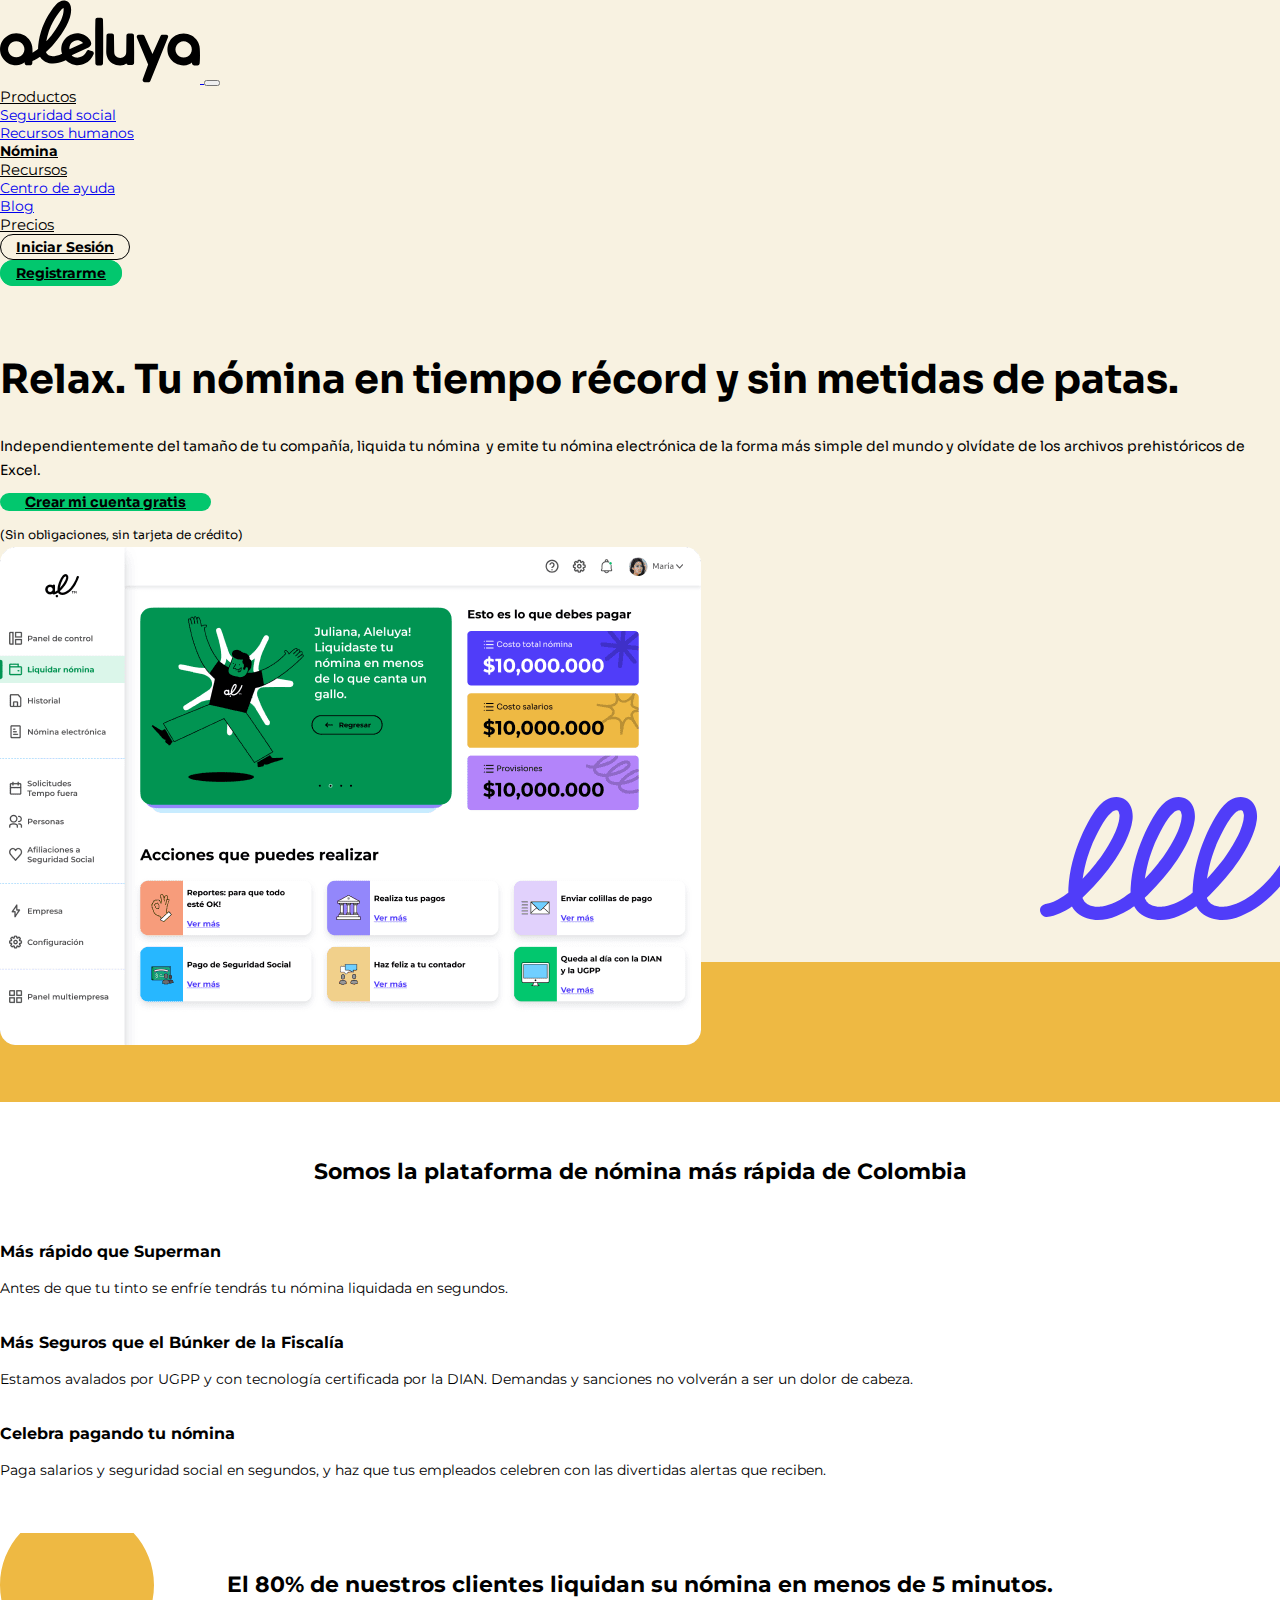
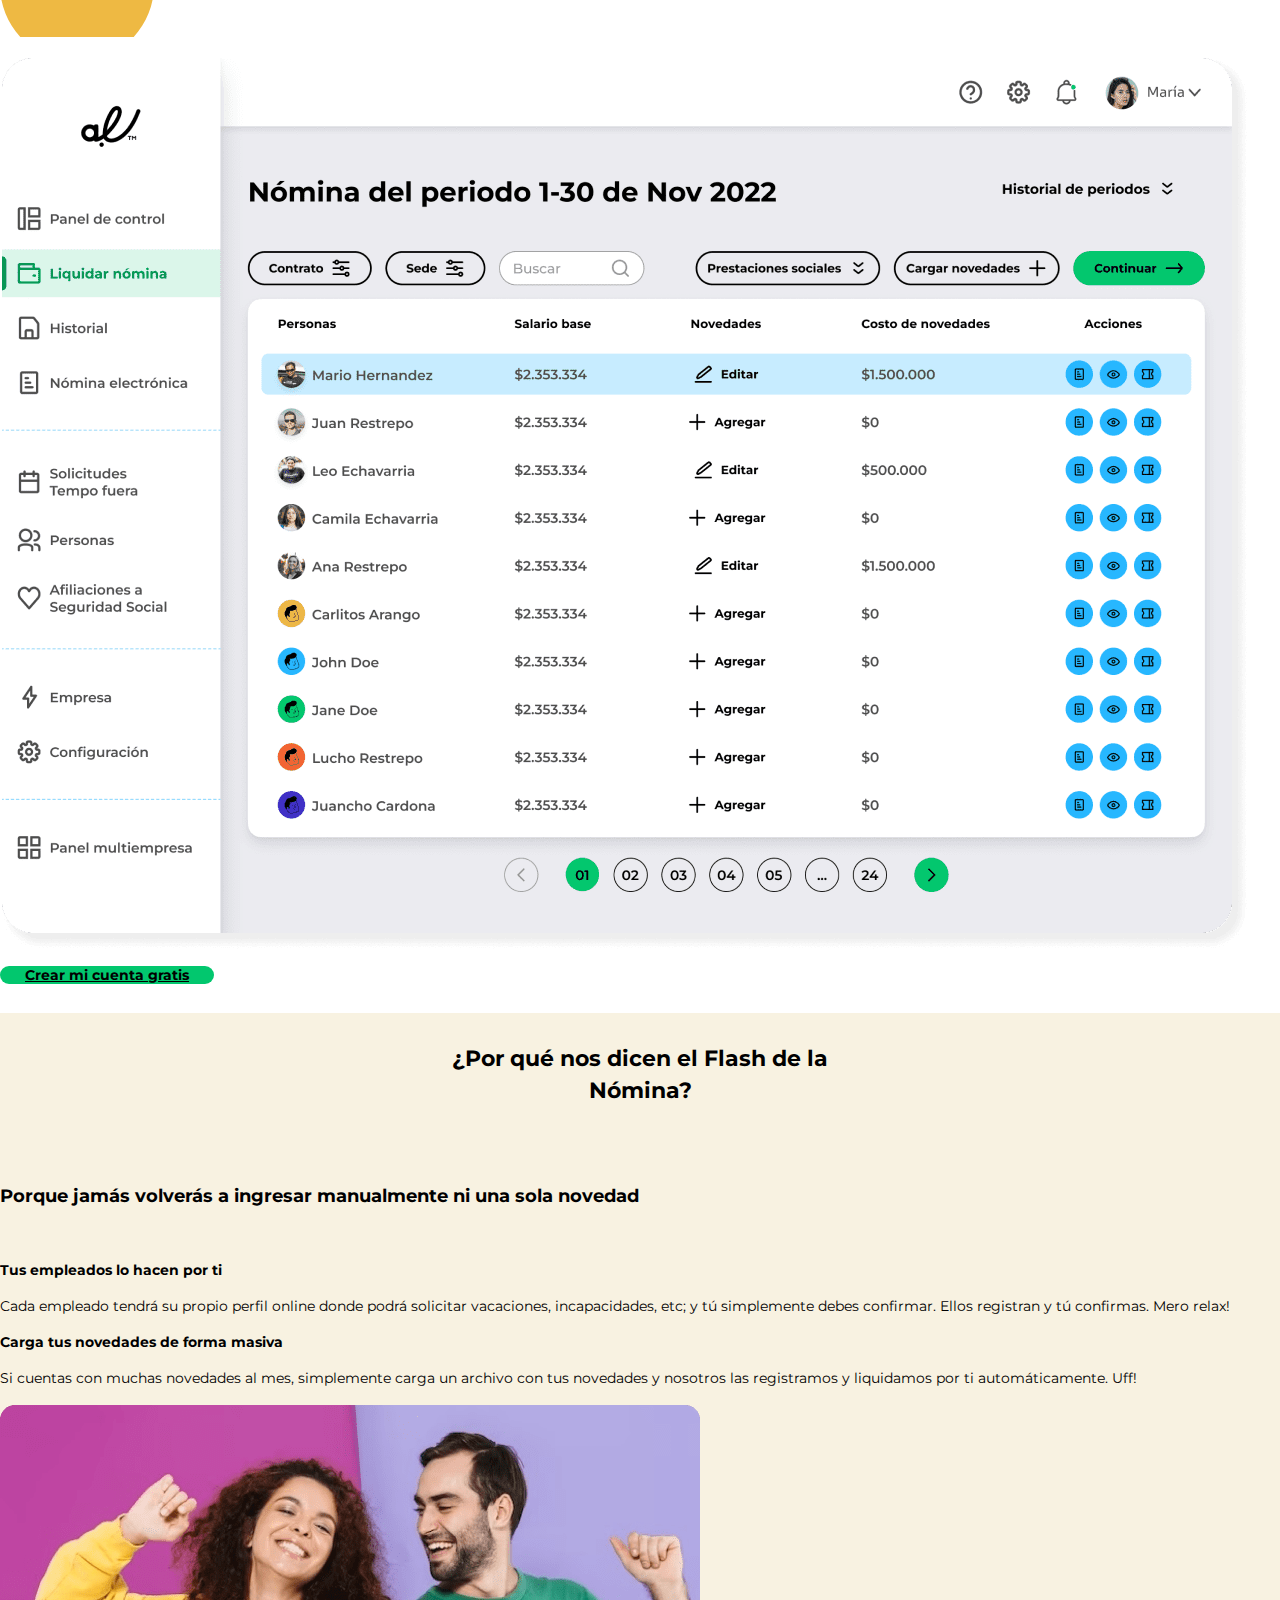
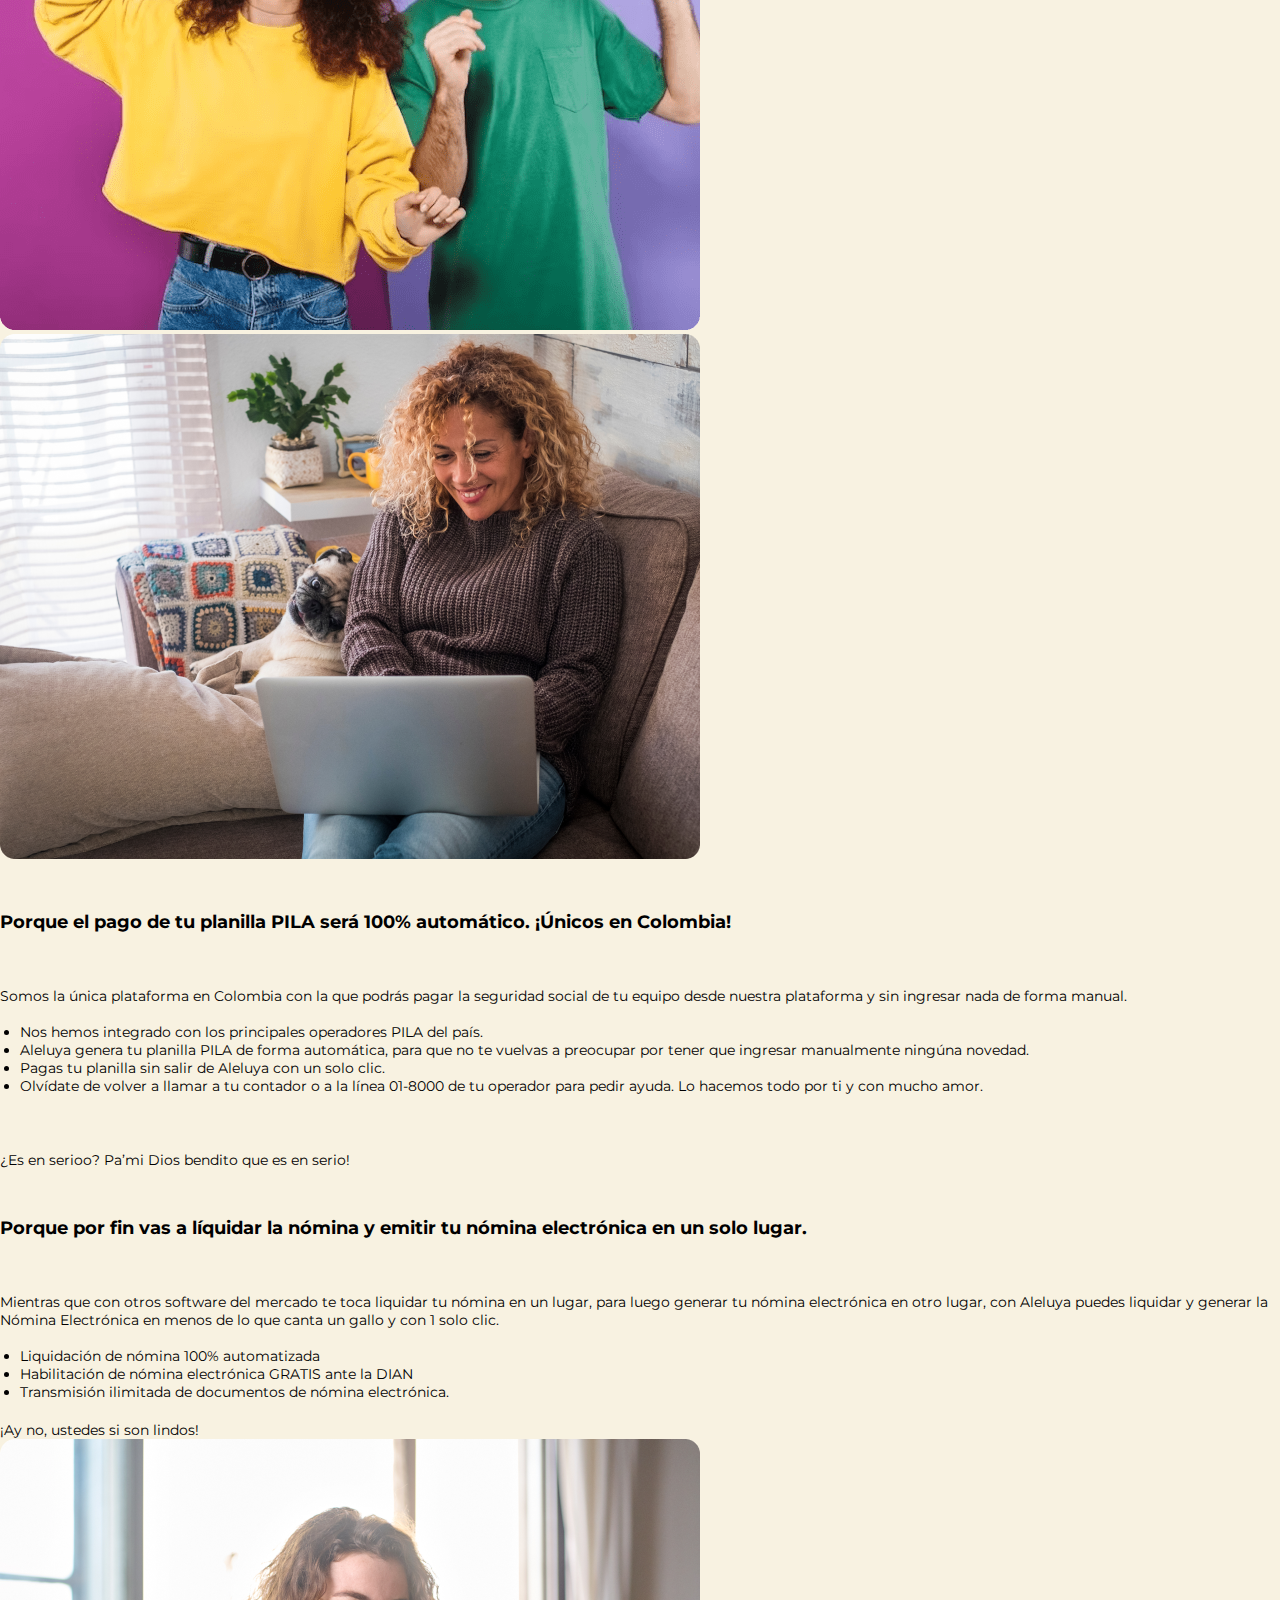
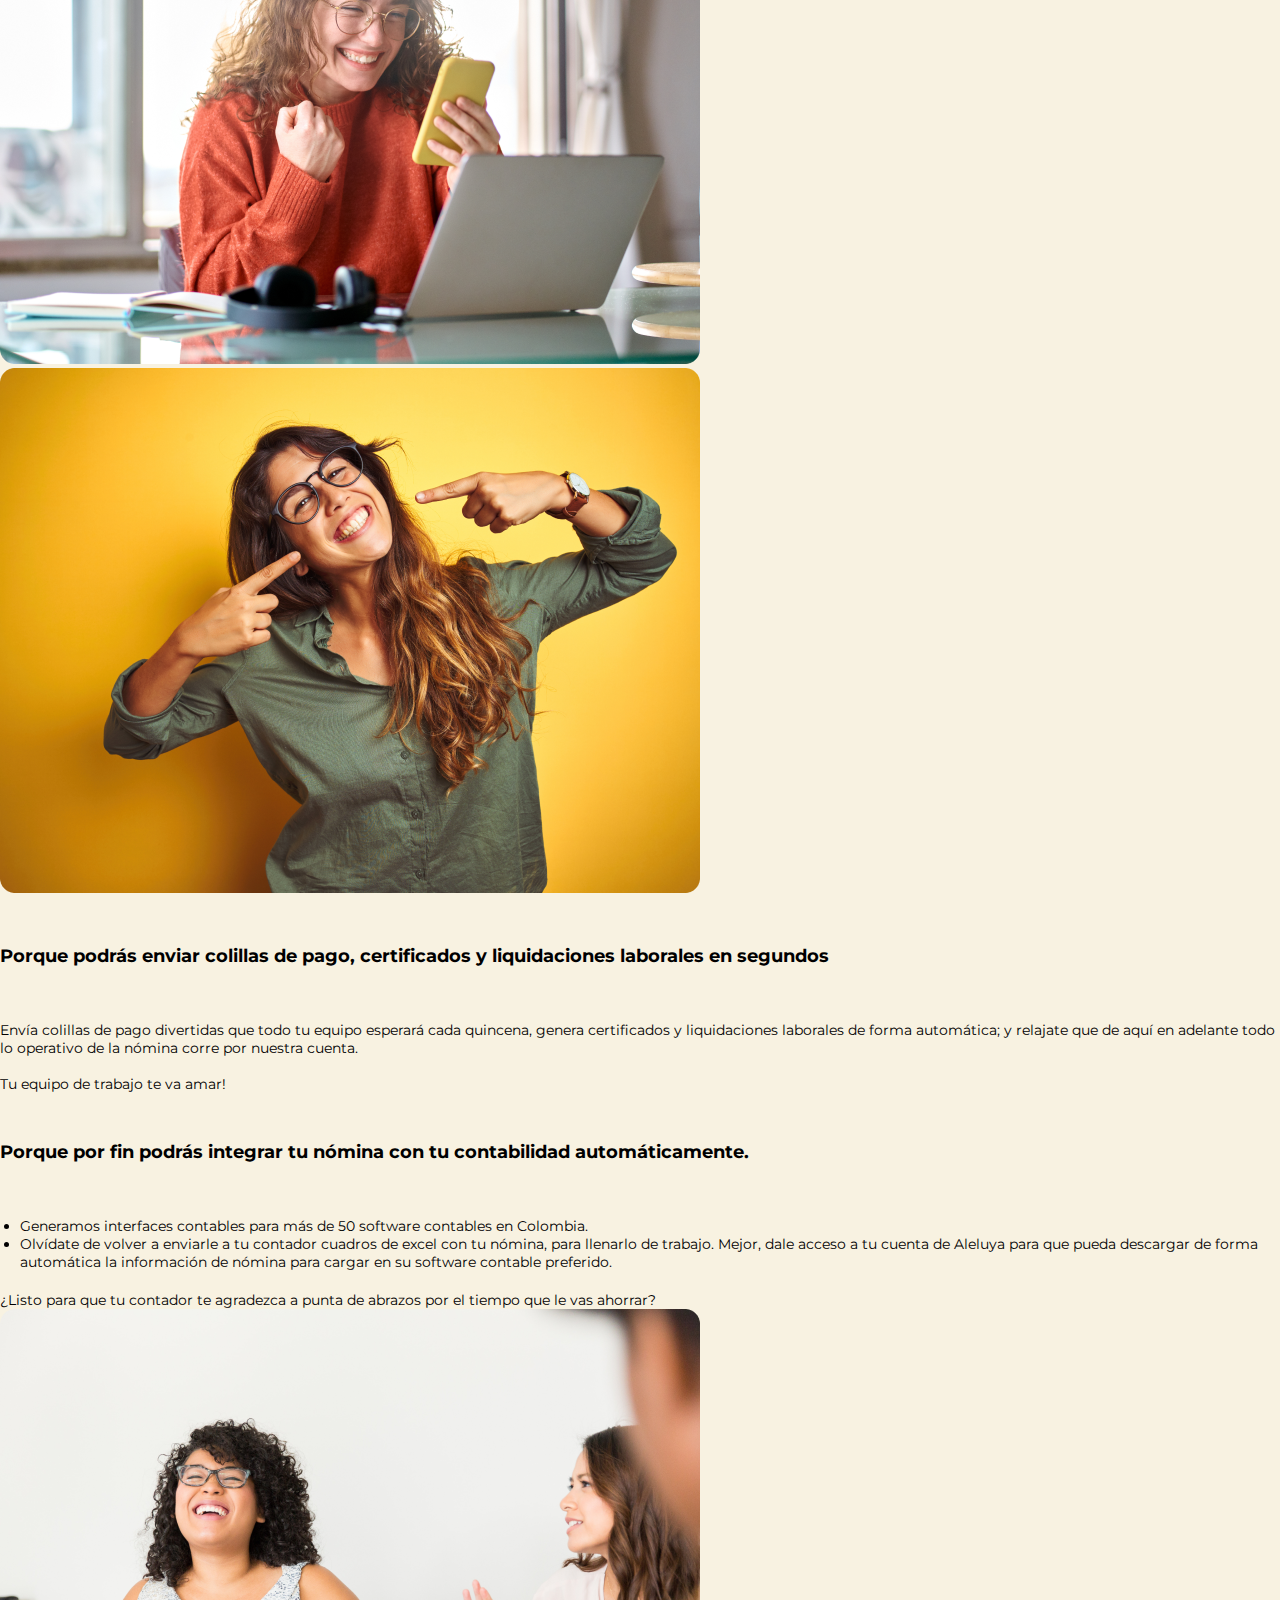
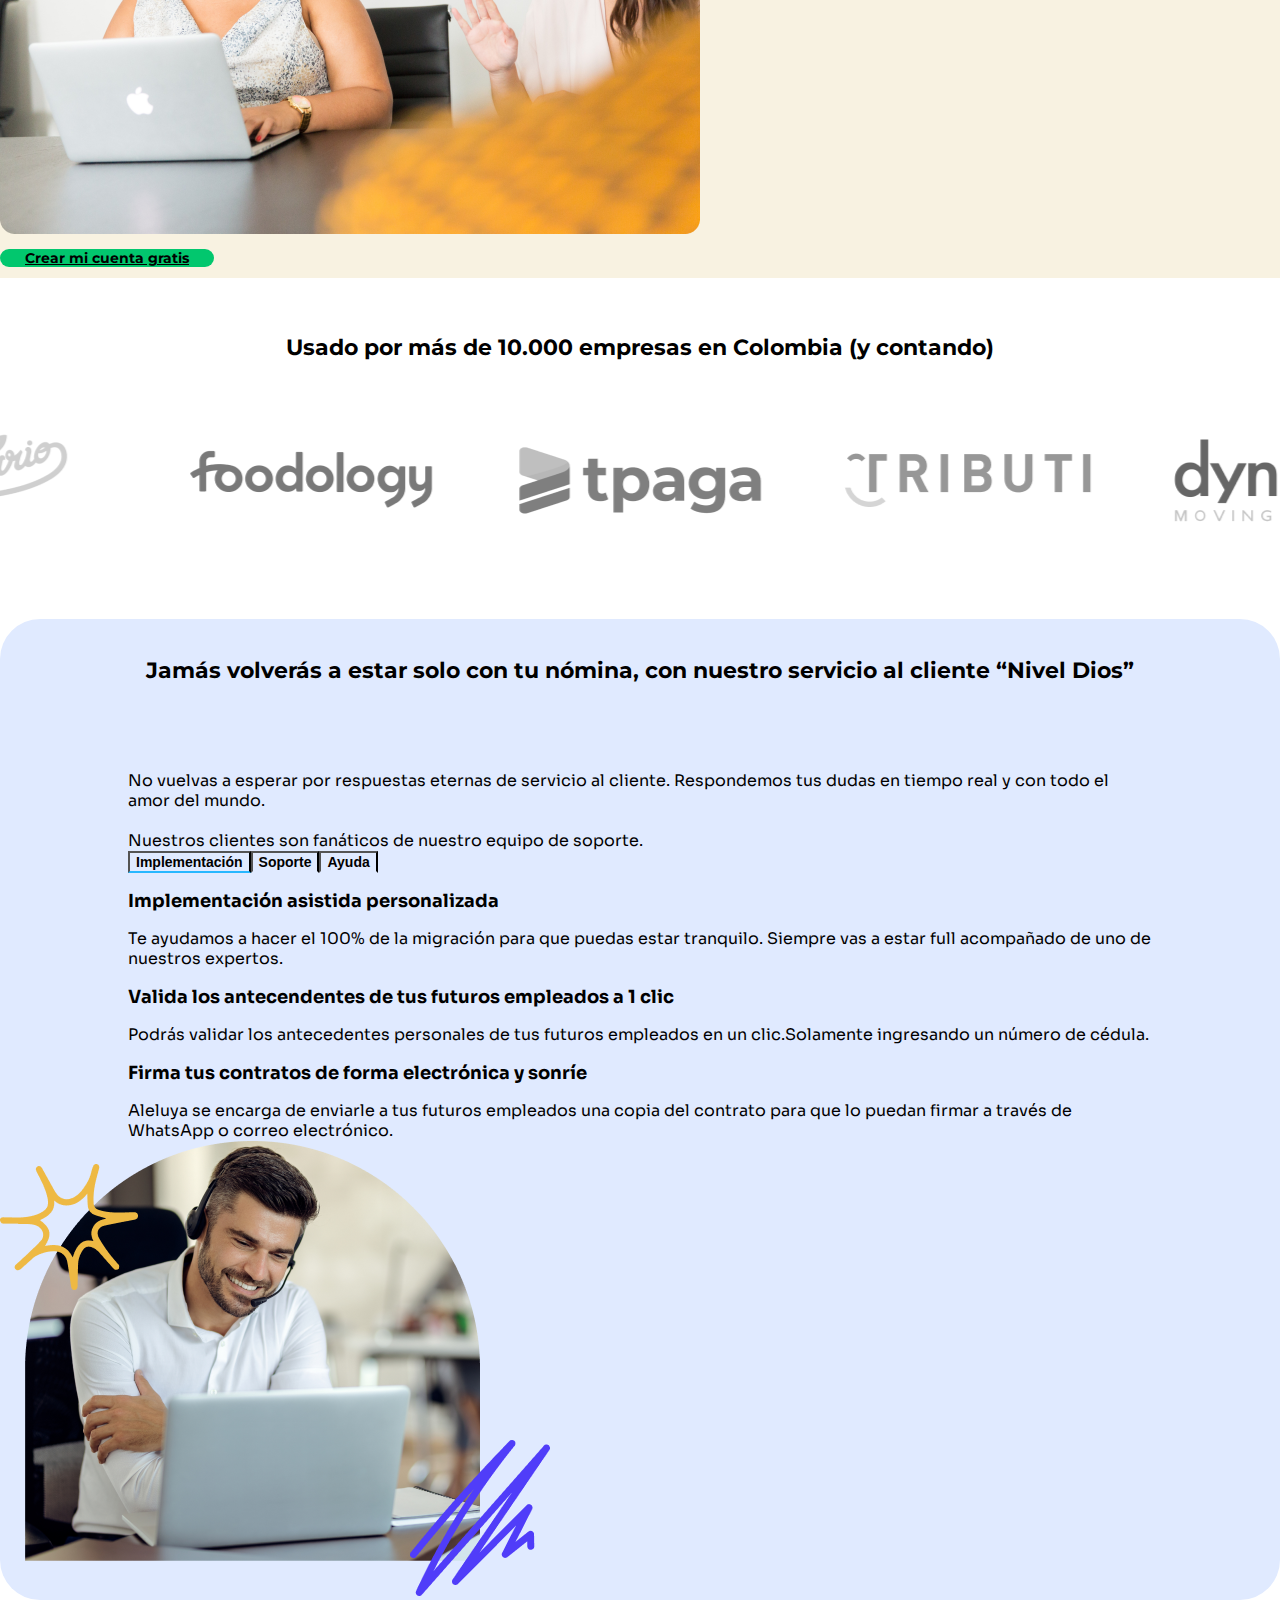
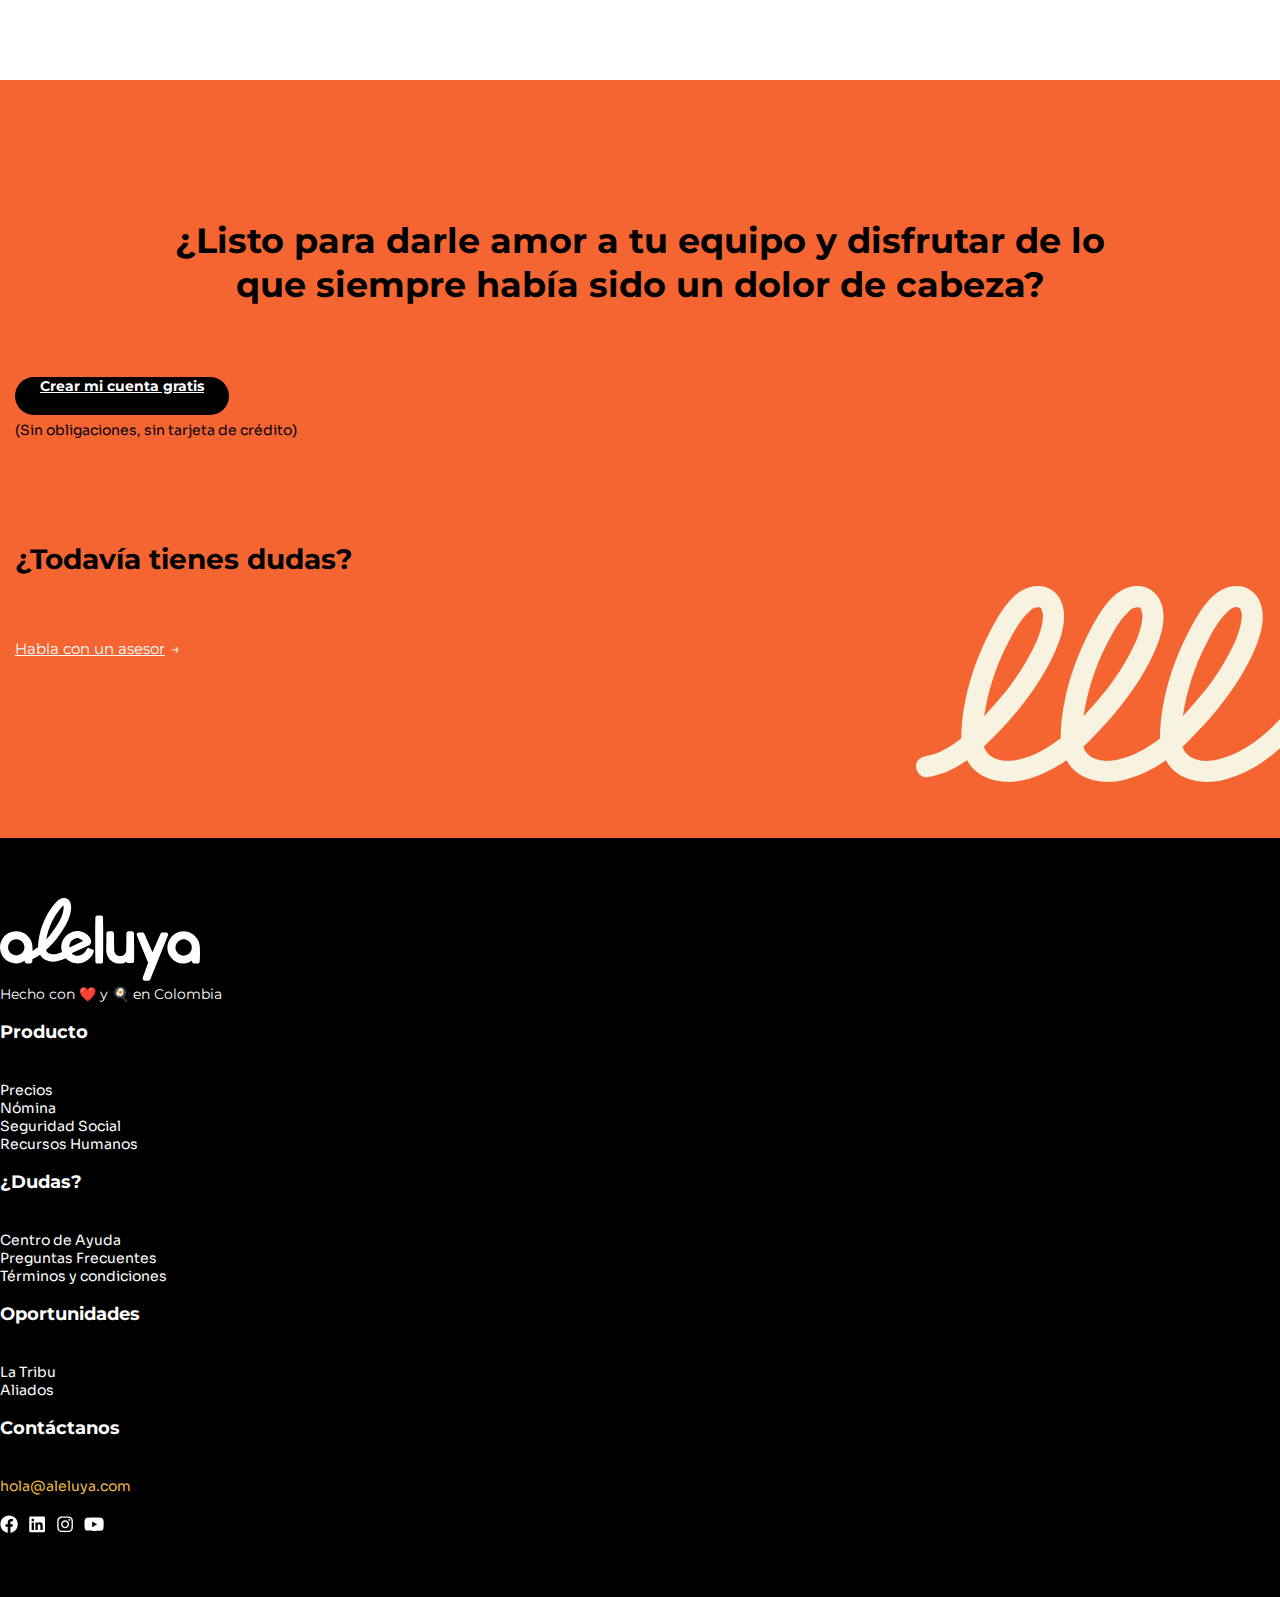
==== commit 348e2d2a: "listo" ====
--- a/Nomina/index.html
+++ b/Nomina/index.html
@@ -36,7 +36,7 @@
             <ul class="navbar-nav me-auto mb-2 mb-lg-0">
 
               <li class="nav-item dropdown">
-                <a class="nav-link dropdown-toggle px-4" href="#" role="button" data-bs-toggle="dropdown"
+                <a class="nav-link dropdown-toggle px-0 px-lg-4" href="#" role="button" data-bs-toggle="dropdown"
                   aria-expanded="false">
                   Productos
                 </a>
@@ -122,7 +122,7 @@
         </div>
 
         <div class="offset-1 col-8 text-center p-4 p-lg-5">
-          <h2>El 80% de nuestros clientes liquidan su nómina en menos de 5 minutos.</h2>
+          <h2 class="circle-yellow">El 80% de nuestros clientes liquidan su nómina en menos de 5 minutos.</h2>
           <img class="mx-2 mx-lg-5 p-4 p-lg-5" src="../img/Pantallazo7.png" alt="pantallazo" />
           <a href="https://tranqui.aleluya.com/signup/?utm_source=Web&utm_medium=HomeHero" type="button"
             class="btn btn-primary" target="_blank">
@@ -387,7 +387,7 @@
         </div>
         <div class="col-12 col-lg-2 mt-5 mt-lg-0">
           <h3>¿Dudas?</h3>
-          <a href="https://ayuda.aleluya.com/help">Centro de Ayuda</a>
+          <a href="https://ayuda.aleluya.com/help" target="_blank">Centro de Ayuda</a>
           <a href="#">Preguntas Frecuentes</a>
           <a href="#">Términos y condiciones</a>
         </div>
--- a/css/style.css
+++ b/css/style.css
@@ -848,6 +848,20 @@
   bottom: -20px;
 }
 
+.circle-yellow {
+  background: transparent url(../img/circleyellow.svg) no-repeat left center /
+    12%;
+}
+
+.circle-green {
+  background: transparent url(../img/circlegreen.svg) no-repeat 0px 10px/ 10%;
+  line-height: 30px;
+}
+
+.circle-blue {
+  background: transparent url(../img/circleblue.svg) no-repeat 0px 40px/ 10%;
+  line-height: 30px;
+}
 @media screen and (orientation: portrait) {
   :root {
     --font-size: 12px;
@@ -943,6 +957,11 @@
     justify-content: center;
   }
 
+  .time-toggle li:nth-child(2)::after {
+    right: -20px;
+    top: 40px;
+  }
+
   .client-img {
     height: 576px;
     background: unset;
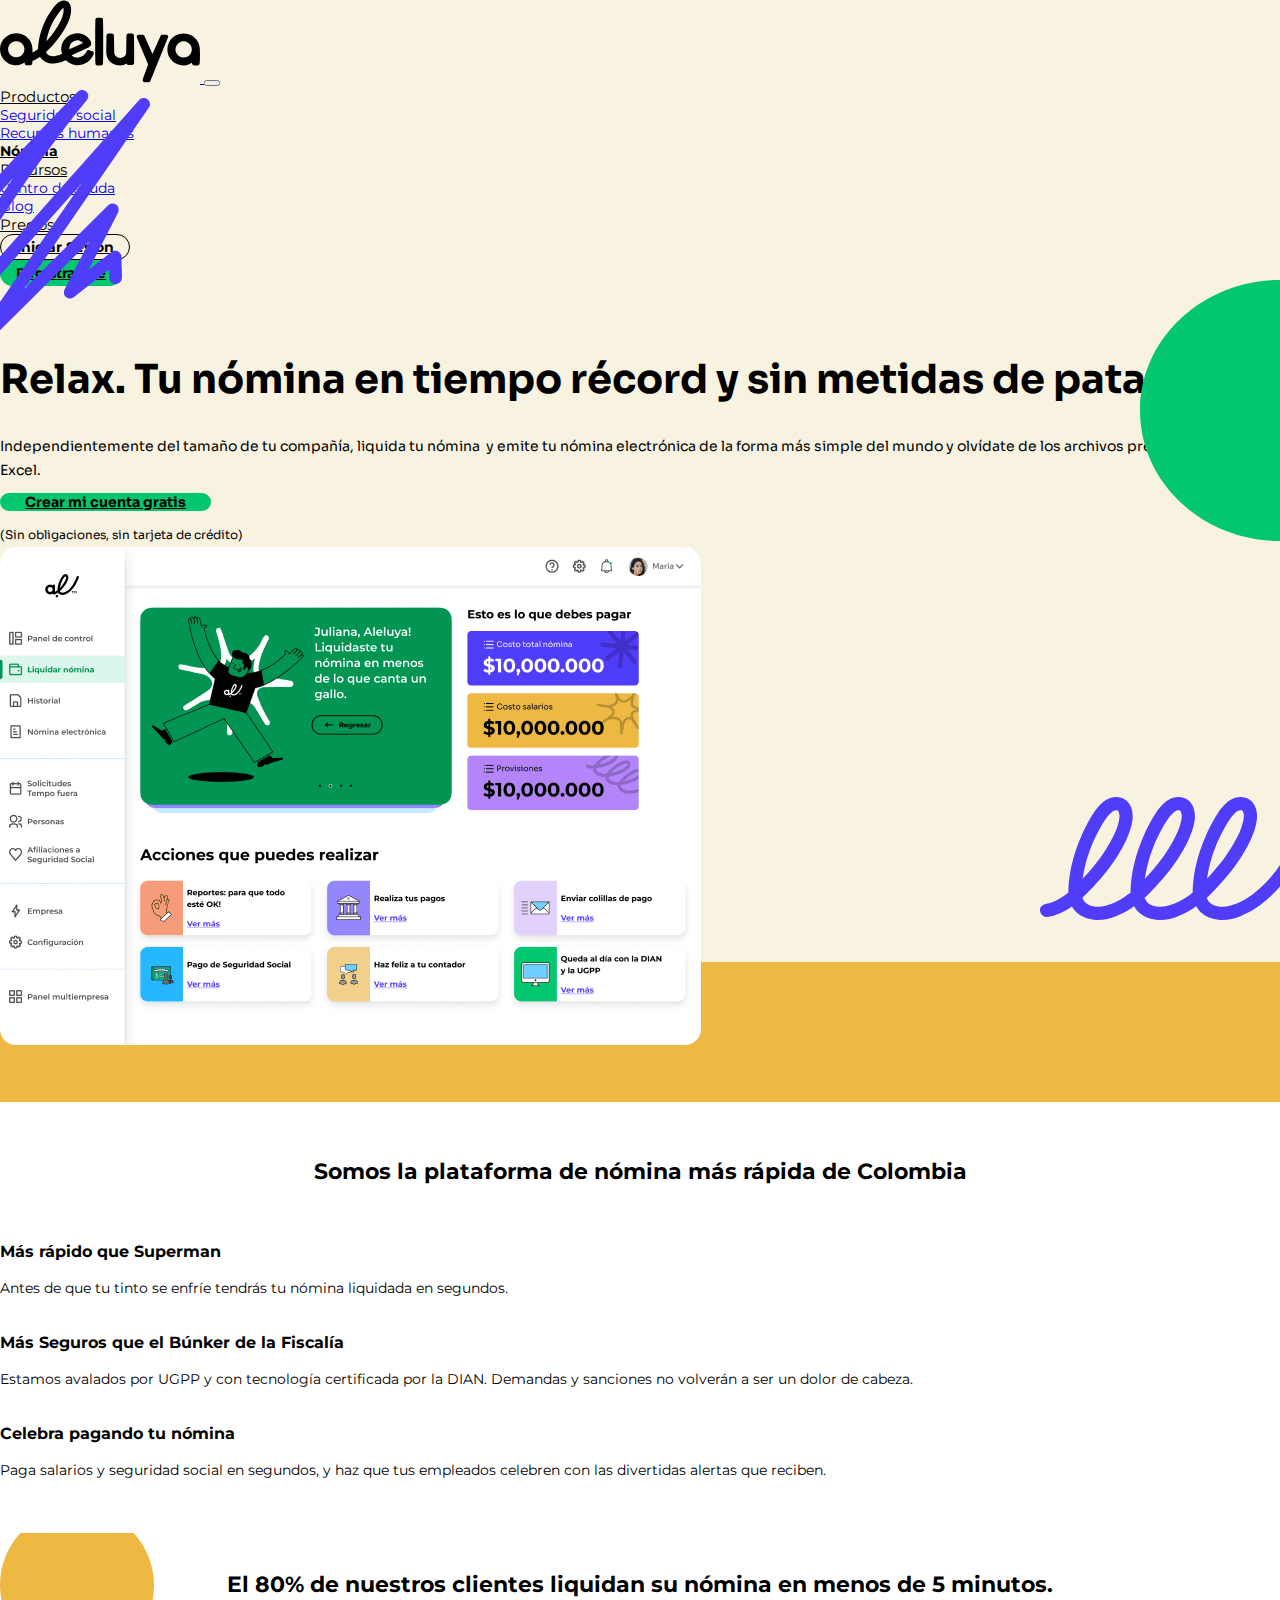
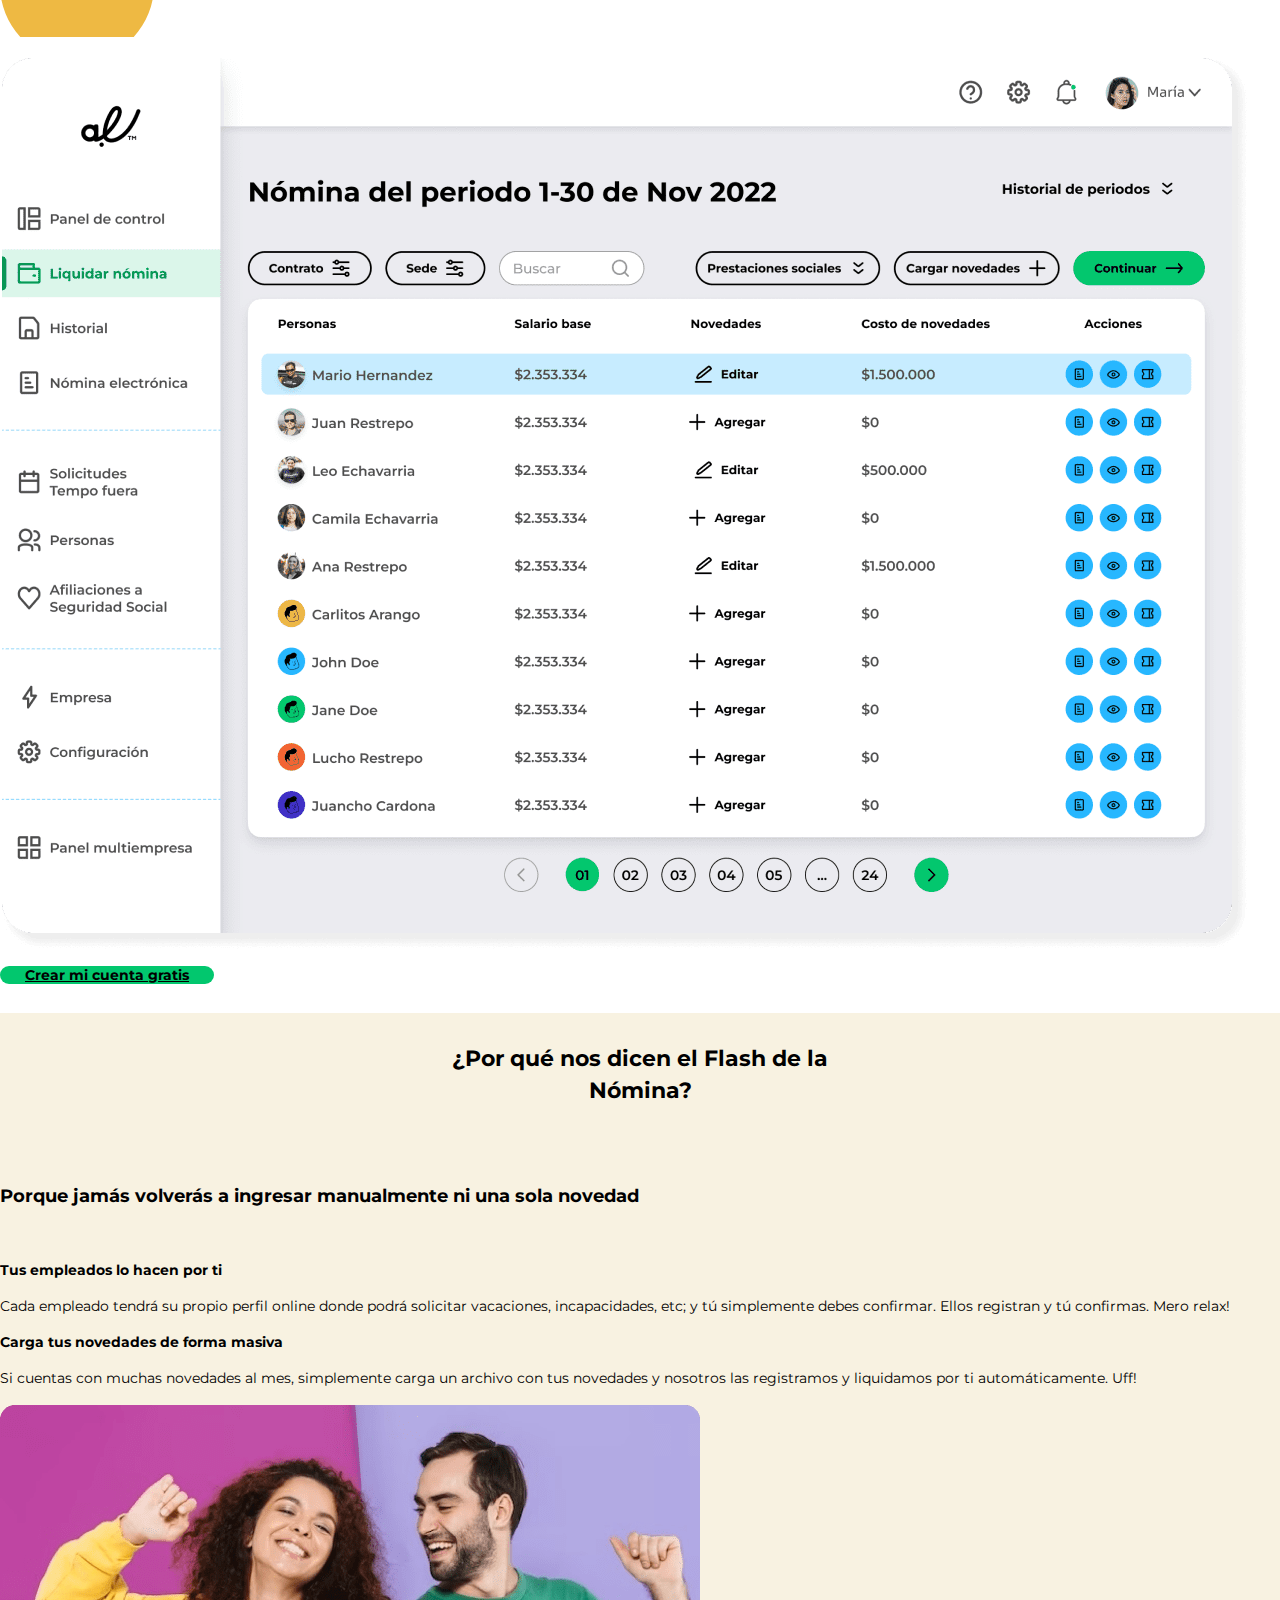
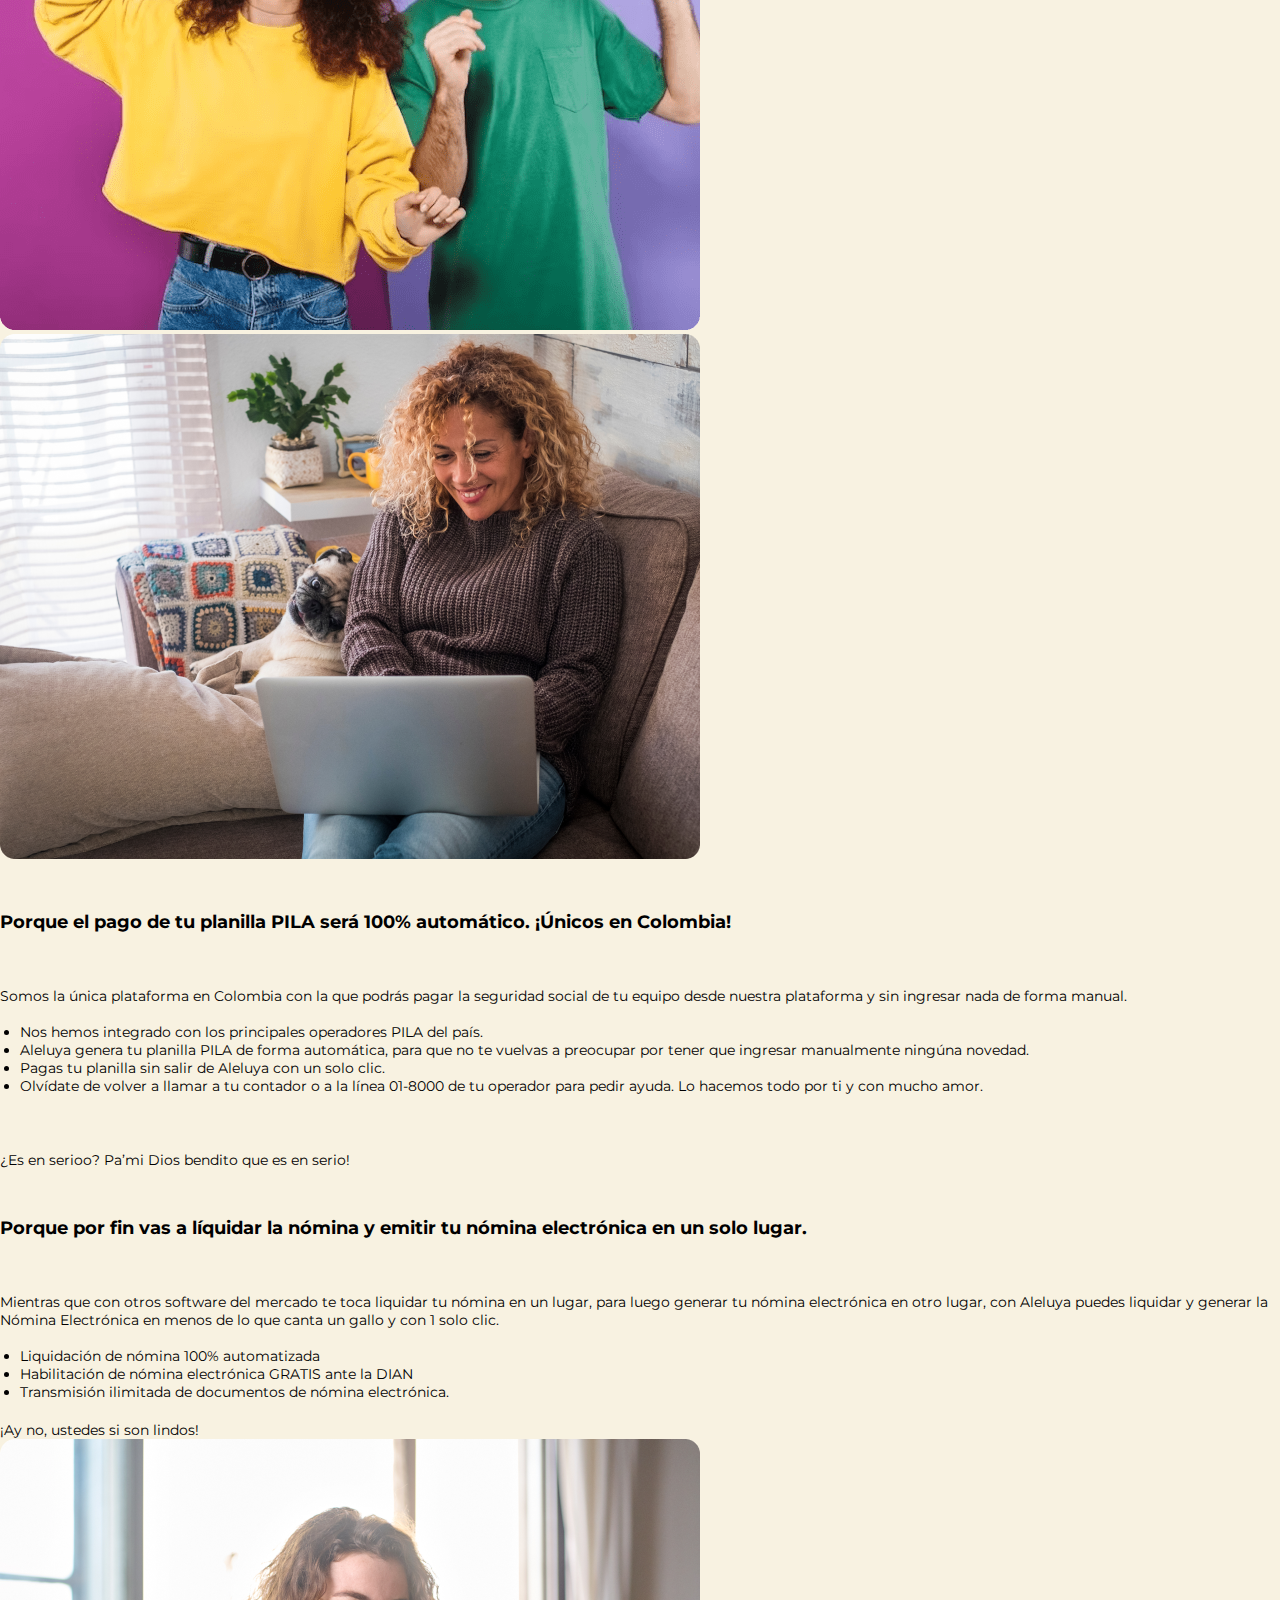
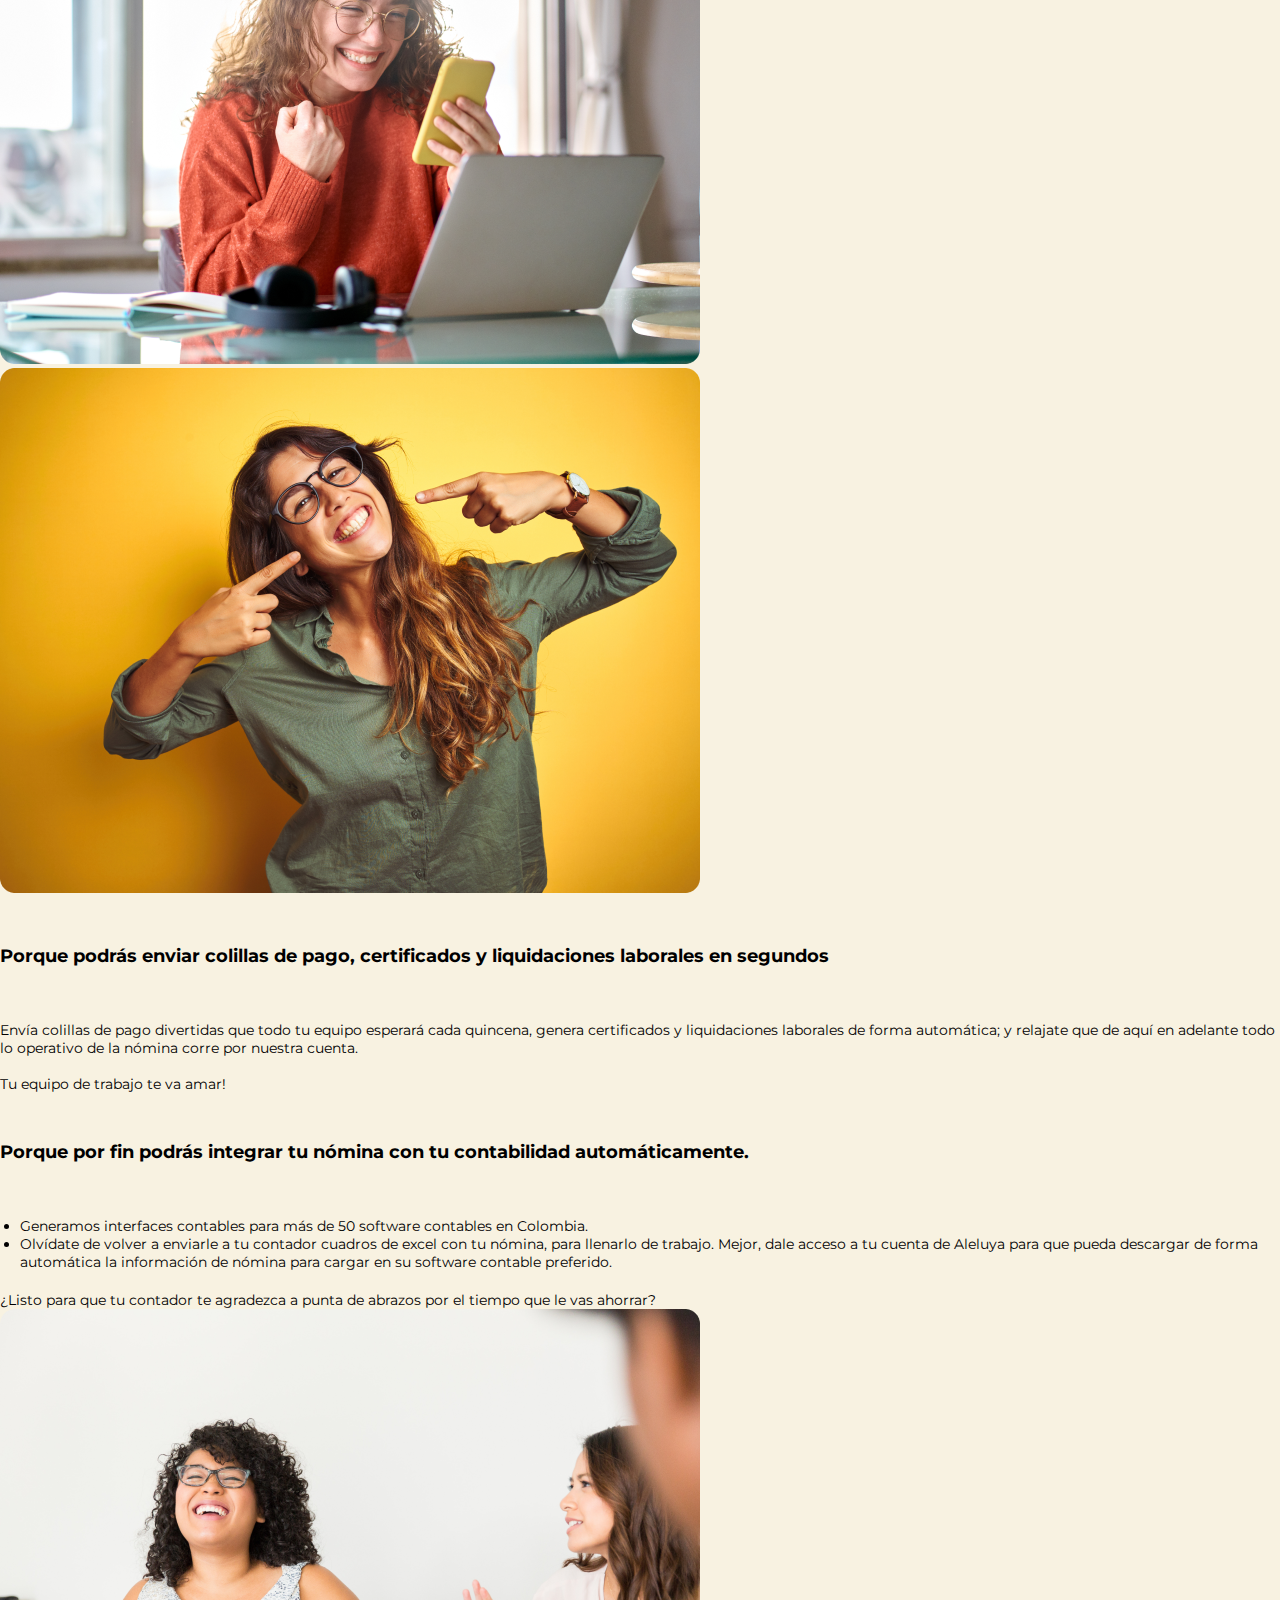
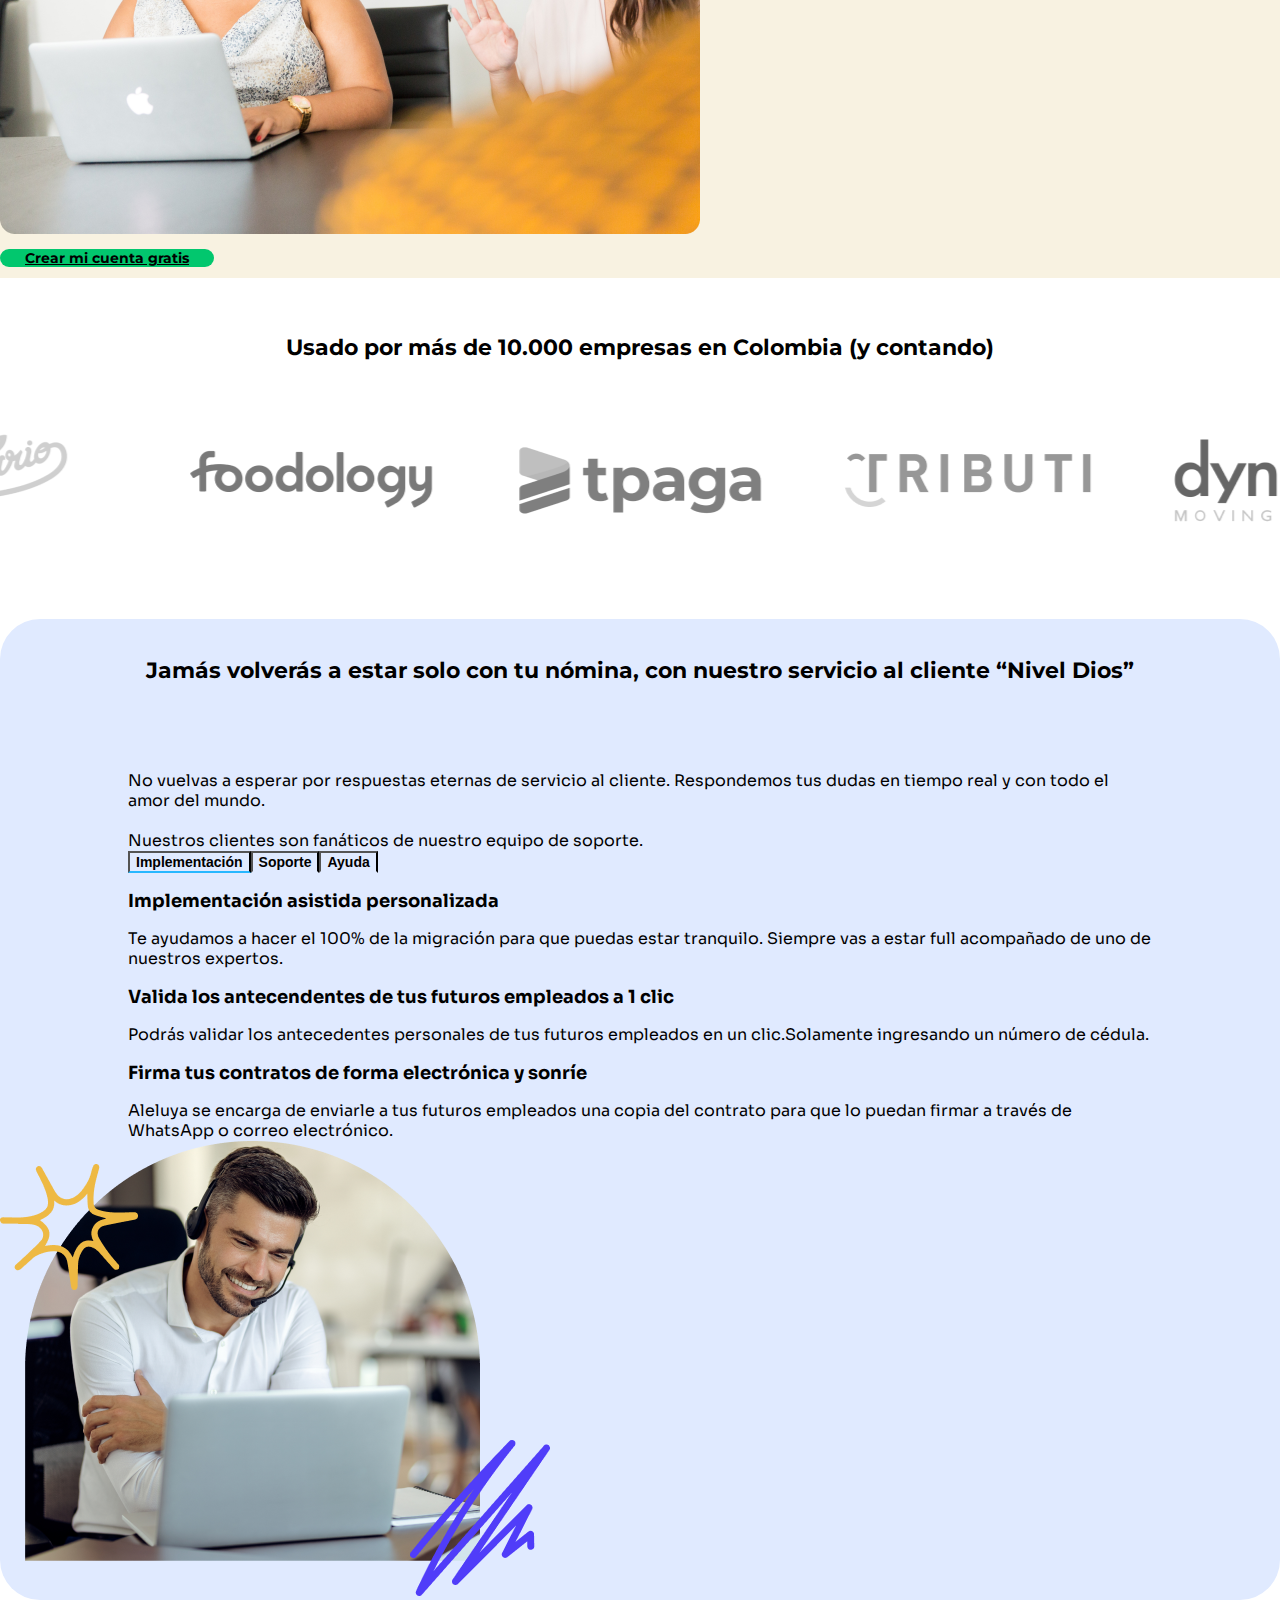
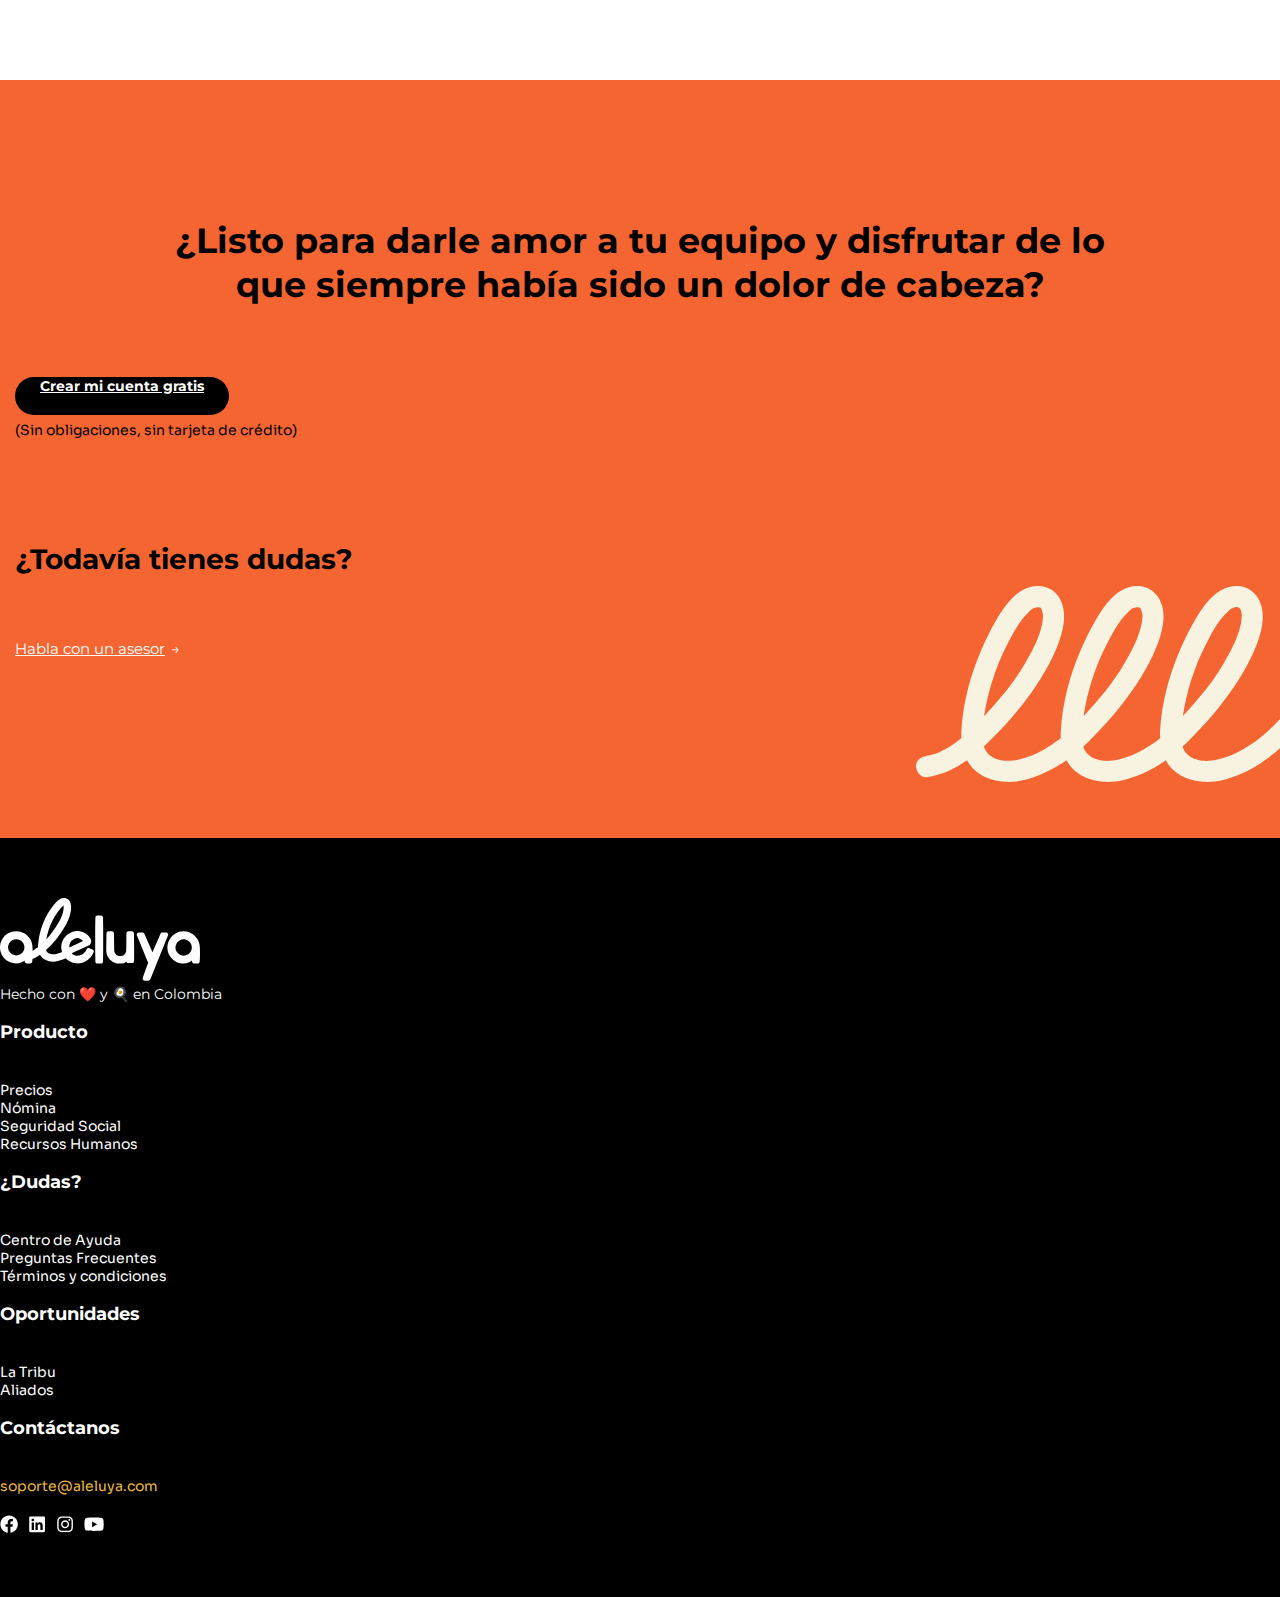
==== commit 3ed05d3e: "fixes" ====
--- a/Nomina/index.html
+++ b/Nomina/index.html
@@ -25,7 +25,7 @@
     <div class="container">
       <nav class="navbar navbar-expand-lg bg-body-tertiary py-0 py-lg-5">
         <div class="container-fluid">
-          <a class="navbar-brand" href="/">
+          <a class="navbar-brand me-0 pe-0 me-lg-5 pe-lg-5" href="/">
             <img src="../img/Logo.svg" alt="aleluya" />
           </a>
           <button class="navbar-toggler" type="button" data-bs-toggle="collapse" data-bs-target="#navbarText"
@@ -105,10 +105,13 @@
     <div class="hero-foot">&nbsp;</div>
   </header>
 
-  <section>
+  <section class="position-relative">
     <div class="container">
       <div class="row flex-column-reverse flex-lg-row pt-5">
-        <div class="col-12 col-lg-8 offset-lg-1 px-3 text-center">
+        <div class="col-12 col-lg-8 offset-lg-2 px-3 text-center">
+          <img class="misc9" src="../img/firmablue.svg" alt="firmablue" />
+          <img class="misc10" src="../img/mediocirculogreen.svg" alt="mediocirculogreen" />
+
           <h2 class="text-center py-5">Somos la plataforma de nómina más rápida de Colombia</h2>
 
           <strong class="stronger">Más rápido que Superman</strong><br /><br />
@@ -121,7 +124,7 @@
           que reciben.<br /><br /><br />
         </div>
 
-        <div class="offset-1 col-8 text-center p-4 p-lg-5">
+        <div class="offset-2 col-8 text-center p-4 p-lg-5">
           <h2 class="circle-yellow">El 80% de nuestros clientes liquidan su nómina en menos de 5 minutos.</h2>
           <img class="mx-2 mx-lg-5 p-4 p-lg-5" src="../img/Pantallazo7.png" alt="pantallazo" />
           <a href="https://tranqui.aleluya.com/signup/?utm_source=Web&utm_medium=HomeHero" type="button"
@@ -398,7 +401,7 @@
         </div>
         <div class="col-12 col-lg-3 mt-5 mt-lg-0">
           <h3>Contáctanos</h3>
-          <a class="mailto" href="mailto:hola@aleluya.com">hola@aleluya.com</a>
+          <a class="mailto" href="mailto:soporte@aleluya.com">soporte@aleluya.com</a>
           <div class="wrap-rrss">
             <a href="#"><img src="../img/fb.svg" alt="facebook" /></a>
             <a href="#"><img src="../img/in.svg" alt="linkedin" /></a>
--- a/css/style.css
+++ b/css/style.css
@@ -848,6 +848,41 @@
   bottom: -20px;
 }
 
+.misc9 {
+  width: 250px;
+  position: absolute;
+  left: -100px;
+  top: 10%;
+}
+
+.misc10 {
+  width: 140px;
+  position: absolute;
+  right: 0;
+  top: 280px;
+}
+
+.misc11 {
+  width: 120px;
+  position: absolute;
+  left: 0;
+  top: 230px;
+}
+
+.misc12 {
+  width: 140px;
+  position: absolute;
+  right: 190px;
+  top: 210px;
+}
+
+.misc13 {
+  width: 70px;
+  position: absolute;
+  left: -120px;
+  top: 190px;
+}
+
 .circle-yellow {
   background: transparent url(../img/circleyellow.svg) no-repeat left center /
     12%;
@@ -886,7 +921,12 @@
   .misc5,
   .misc6,
   .misc7,
-  .misc8 {
+  .misc8,
+  .misc9,
+  .misc10,
+  .misc11,
+  .misc12,
+  .misc13 {
     display: none;
   }
 
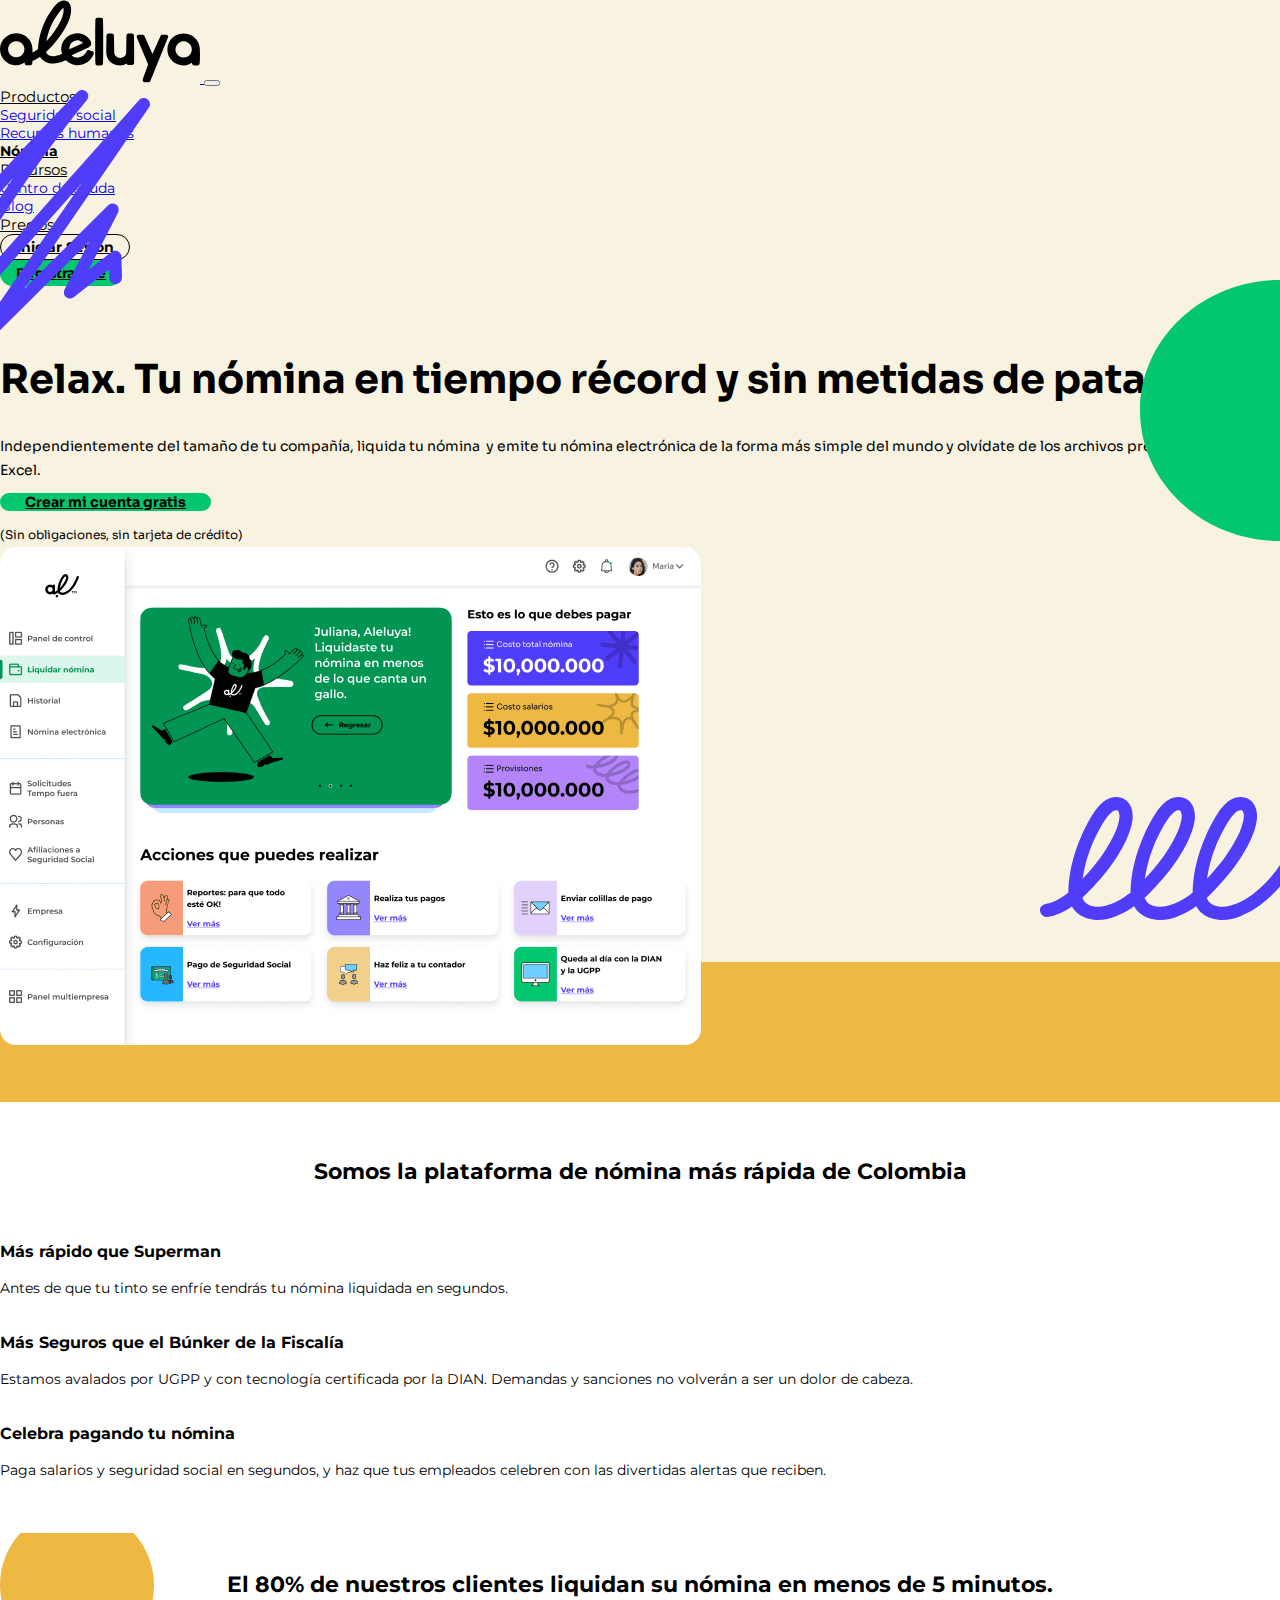
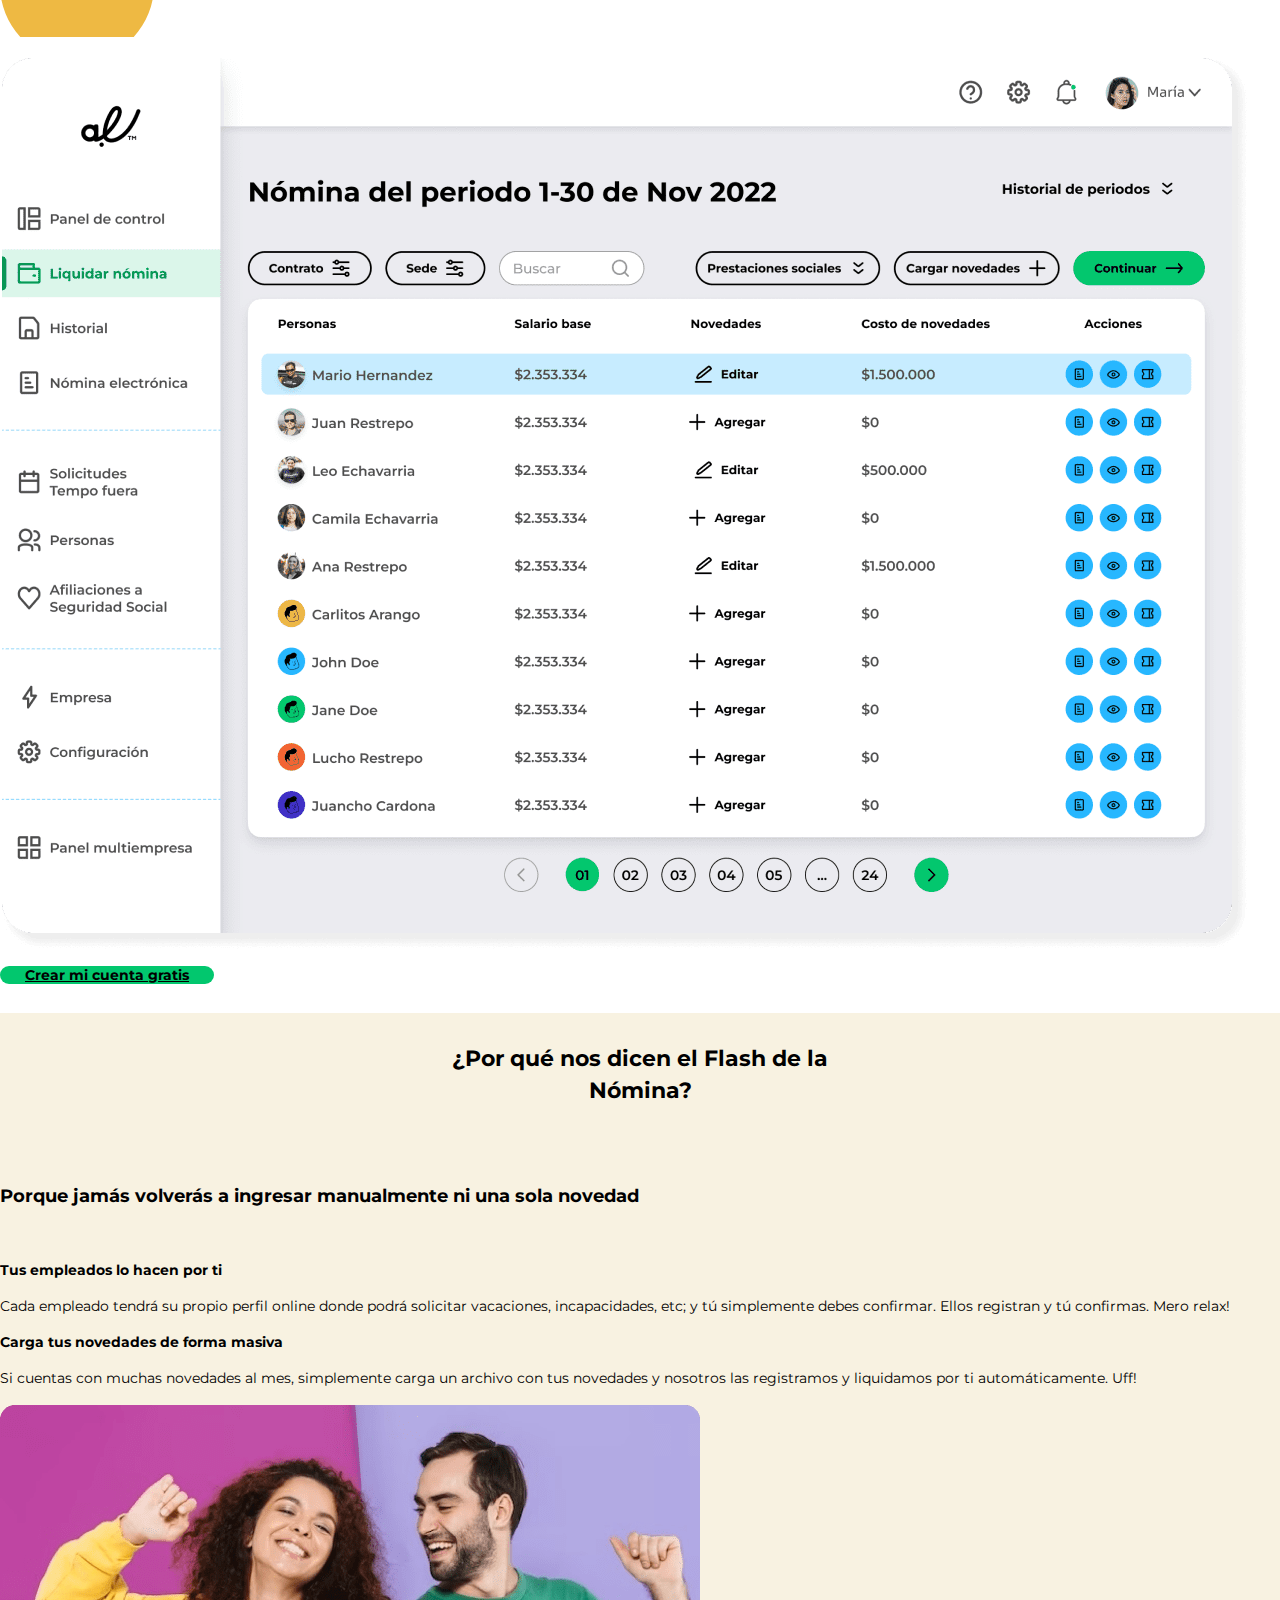
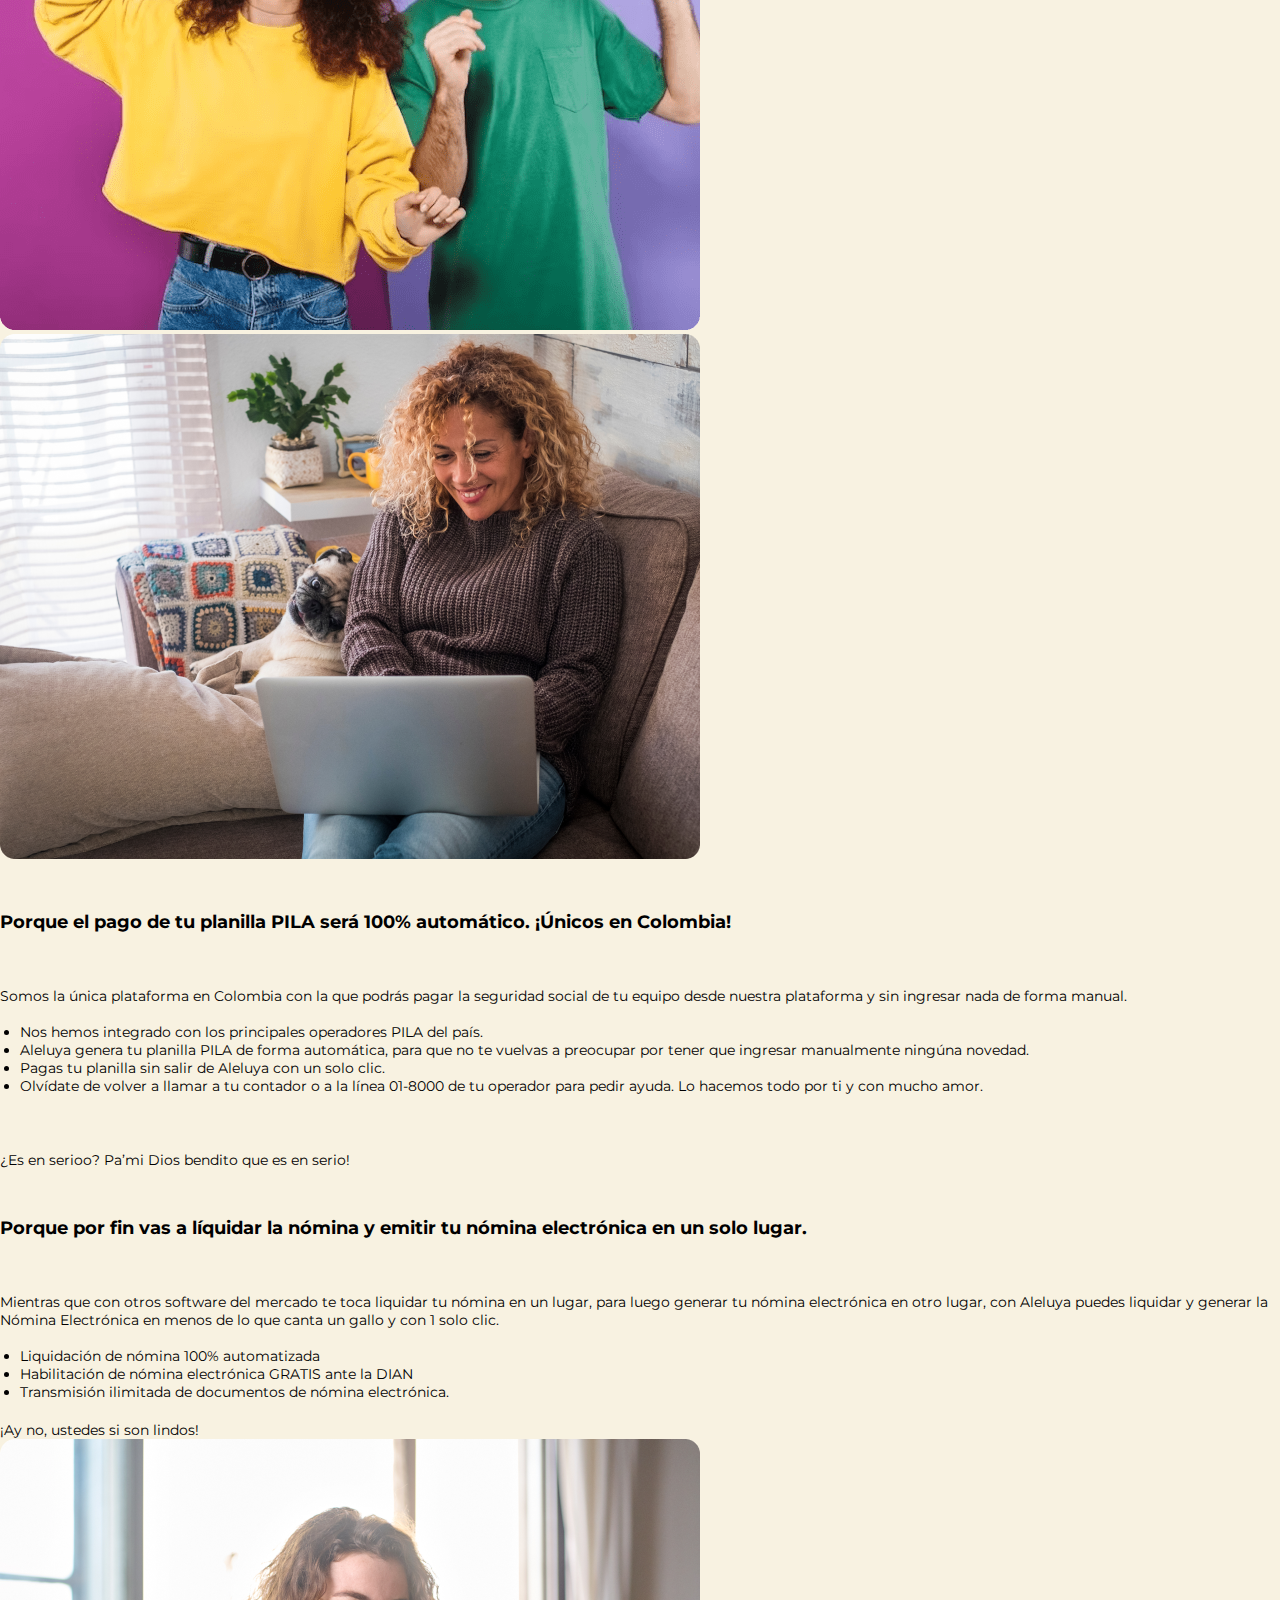
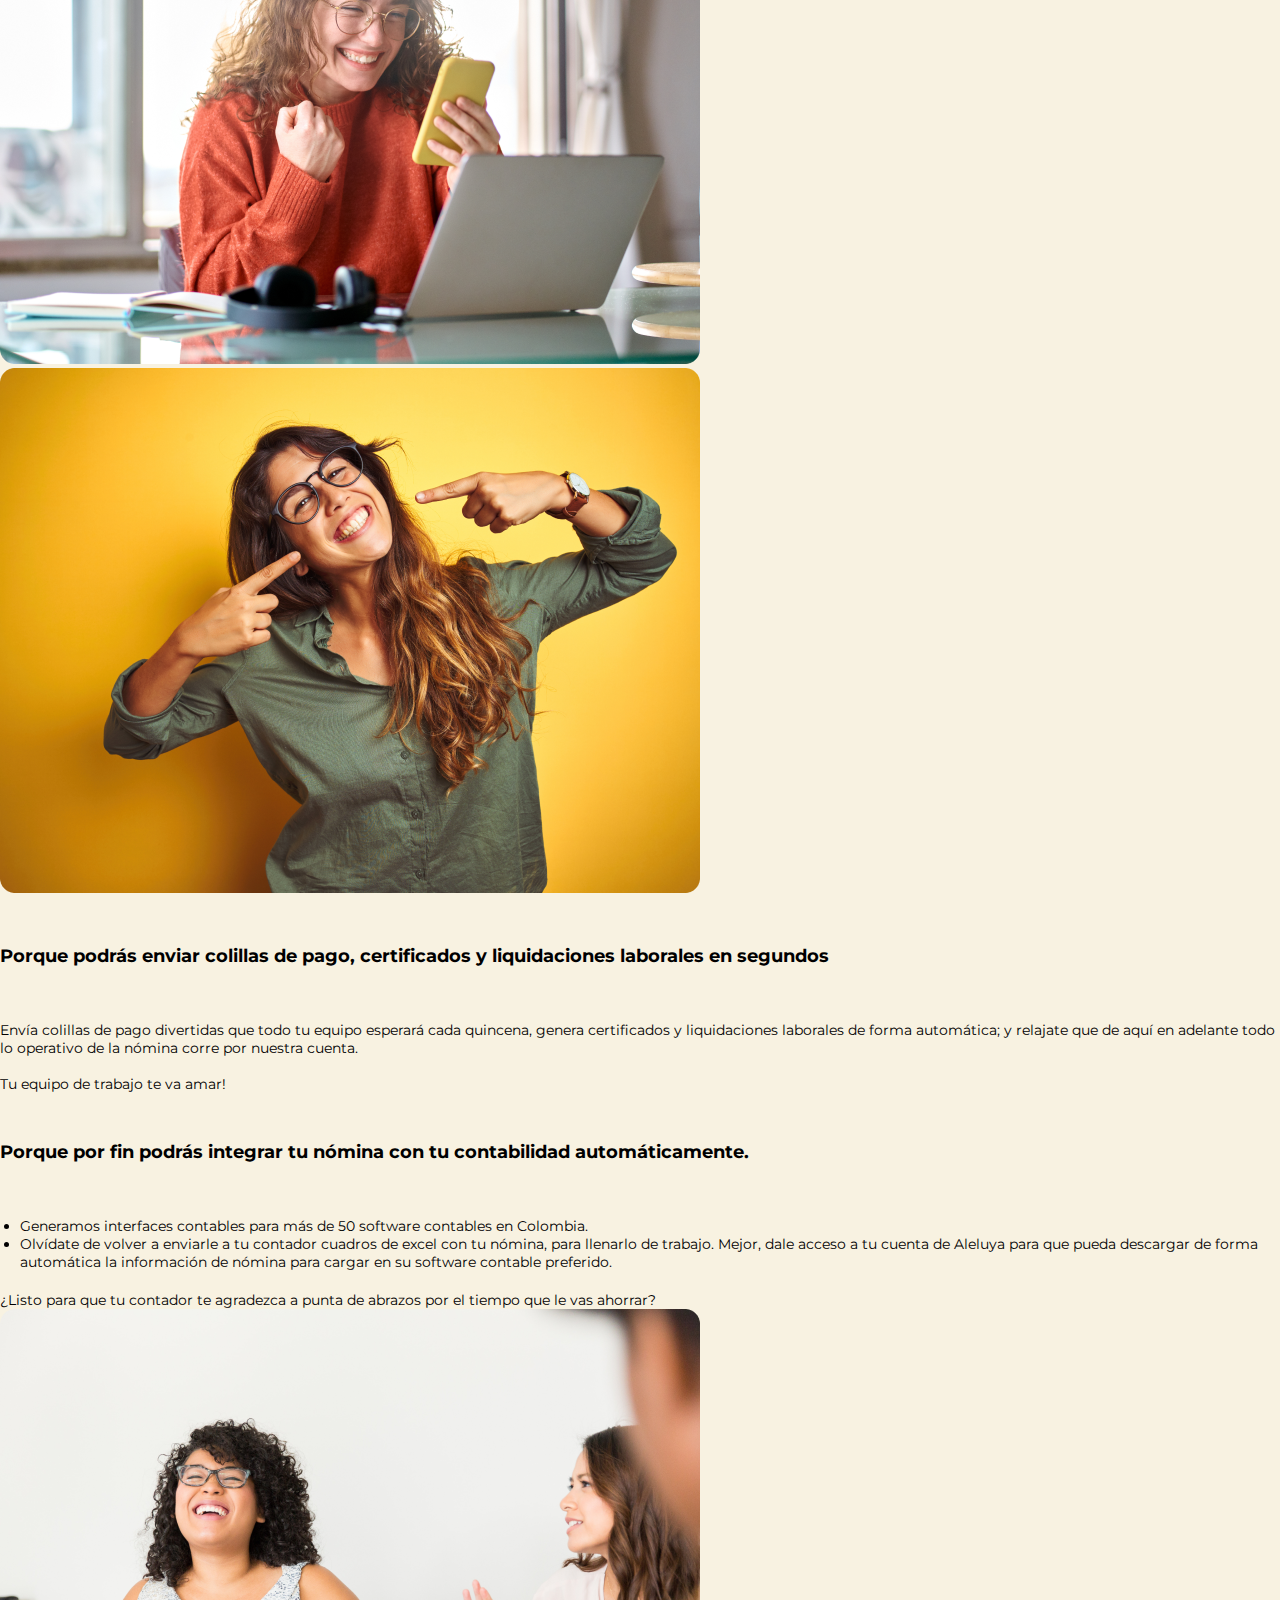
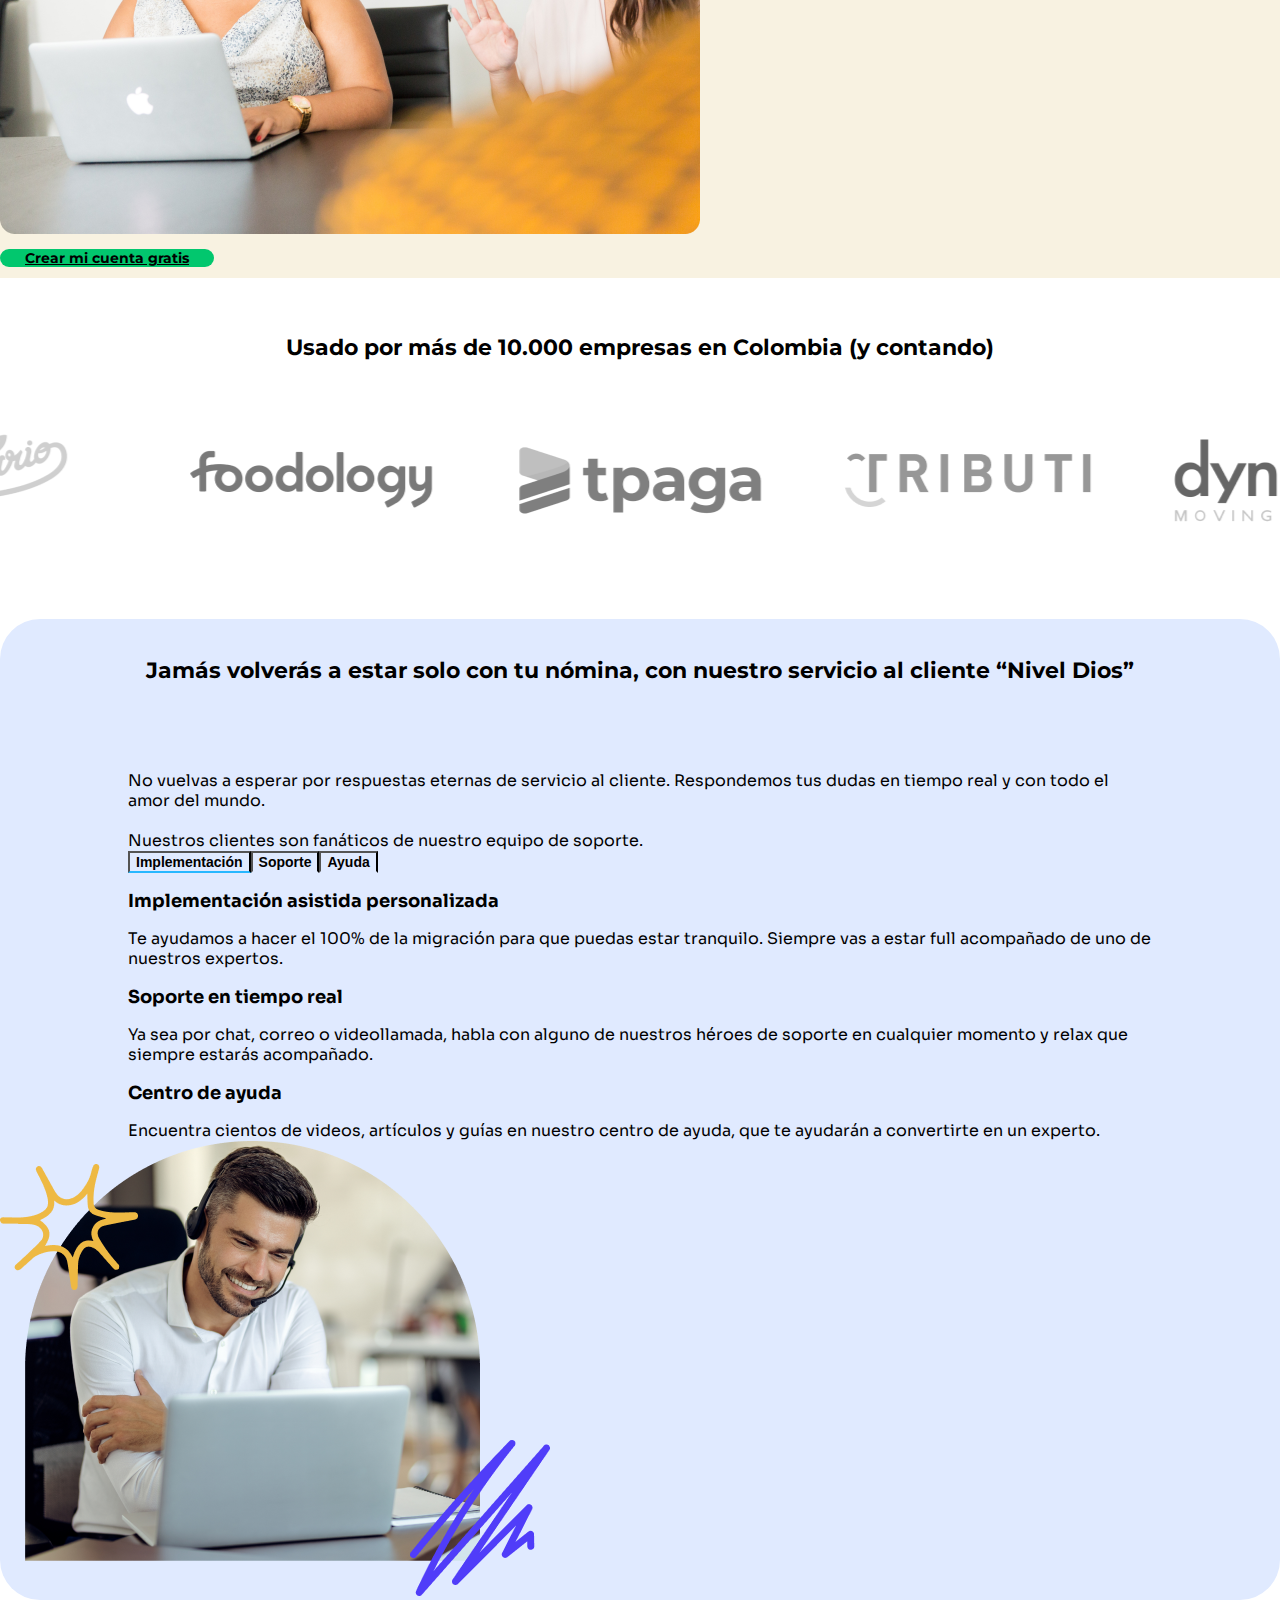
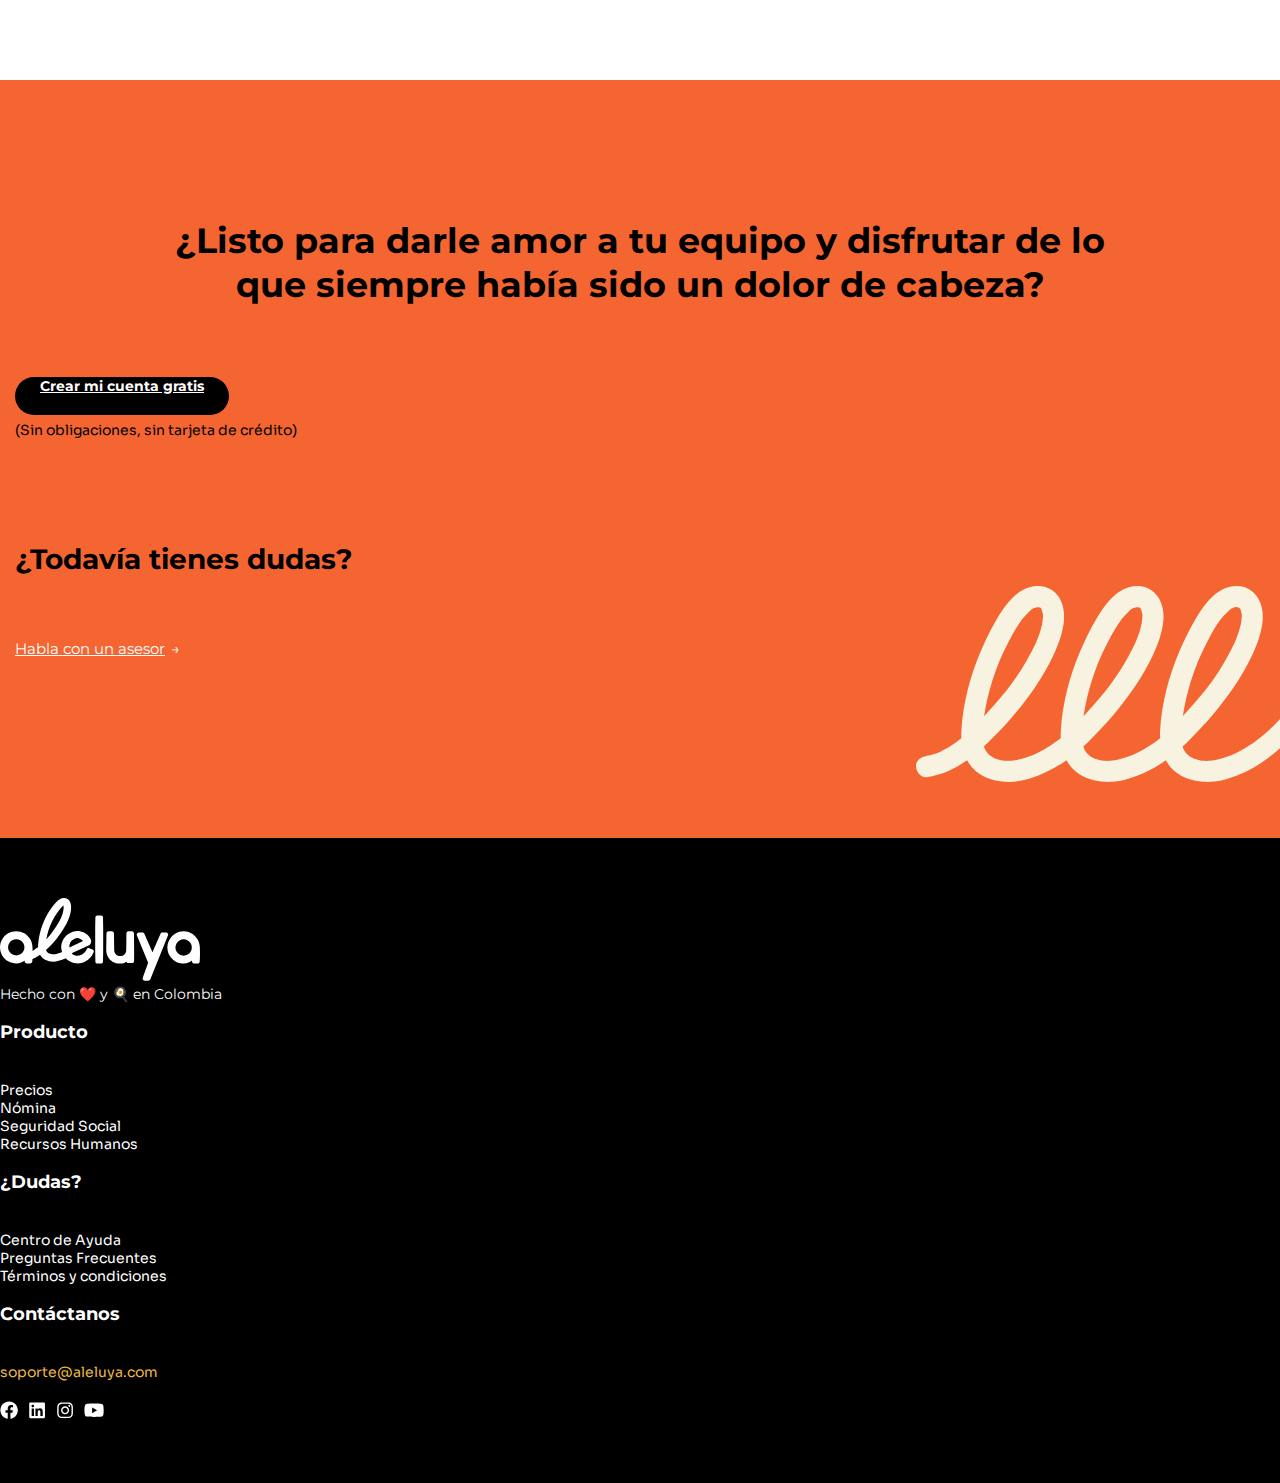
==== commit 59b52879: "qa fix" ====
--- a/Nomina/index.html
+++ b/Nomina/index.html
@@ -61,7 +61,7 @@
               </li>
 
               <li class="nav-item">
-                <a class="nav-link" href="/Precios">Precios</a>
+                <a class="nav-link" href="/precios">Precios</a>
               </li>
             </ul>
             <ul class="navbar-nav ms-auto mb-2 mb-lg-0">
@@ -338,14 +338,14 @@
                   full acompañado de uno de nuestros expertos.</div>
               </div>
               <div class="tab-pane fade" id="pills-soporte" role="tabpanel">
-                <h3 class="my-4">Valida los antecendentes de tus futuros empleados a 1 clic</h3>
-                <div>Podrás validar los antecedentes personales de tus futuros empleados en un clic.Solamente ingresando
-                  un número de cédula.</div>
+                <h3 class="my-4">Soporte en tiempo real</h3>
+                <div>Ya sea por chat, correo o videollamada, habla con alguno de nuestros héroes de soporte en cualquier
+                  momento y relax que siempre estarás acompañado.</div>
               </div>
               <div class="tab-pane fade" id="pills-ayuda" role="tabpanel">
-                <h3 class="my-4">Firma tus contratos de forma electrónica y sonríe </h3>
-                <div>Aleluya se encarga de enviarle a tus futuros empleados una copia del contrato para que lo puedan
-                  firmar a través de WhatsApp o correo electrónico.</div>
+                <h3 class="my-4">Centro de ayuda</h3>
+                <div>Encuentra cientos de videos, artículos y guías en nuestro centro de ayuda, que te ayudarán a
+                  convertirte en un experto.</div>
               </div>
             </div>
           </div>
@@ -383,7 +383,7 @@
         </div>
         <div class="col-12 col-lg-2 mt-5 mt-lg-0">
           <h3>Producto</h3>
-          <a href="/Precios">Precios</a>
+          <a href="/precios">Precios</a>
           <a href="/Nomina">Nómina</a>
           <a href="/SeguridadSocial/">Seguridad Social</a>
           <a href="/RecursosHumanos">Recursos Humanos</a>
@@ -395,18 +395,26 @@
           <a href="#">Términos y condiciones</a>
         </div>
         <div class="col-12 col-lg-2 mt-5 mt-lg-0">
-          <h3>Oportunidades</h3>
+          <!-- <h3>Oportunidades</h3>
           <a href="#">La Tribu</a>
-          <a href="#">Aliados</a>
+          <a href="#">Aliados</a> -->
         </div>
         <div class="col-12 col-lg-3 mt-5 mt-lg-0">
           <h3>Contáctanos</h3>
           <a class="mailto" href="mailto:soporte@aleluya.com">soporte@aleluya.com</a>
           <div class="wrap-rrss">
-            <a href="#"><img src="../img/fb.svg" alt="facebook" /></a>
-            <a href="#"><img src="../img/in.svg" alt="linkedin" /></a>
-            <a href="#"><img src="../img/ins.svg" alt="Instagram" /></a>
-            <a href="#"><img src="../img/ut.svg" alt="YouTube" /></a>
+            <a href="https://www.facebook.com/EfectoAleluya" target="_blank">
+              <img src="../img/fb.svg" alt="facebook" />
+            </a>
+            <a href="https://www.linkedin.com/company/efectoaleluya/" target="_blank">
+              <img src="../img/in.svg" alt="linkedin" />
+            </a>
+            <a href="https://www.instagram.com/efecto.aleluya/" target="_blank">
+              <img src="../img/ins.svg" alt="Instagram" />
+            </a>
+            <a href="https://www.youtube.com/@EfectoAleluya" target="_blank">
+              <img src="../img/ut.svg" alt="YouTube" />
+            </a>
           </div>
         </div>
       </div>
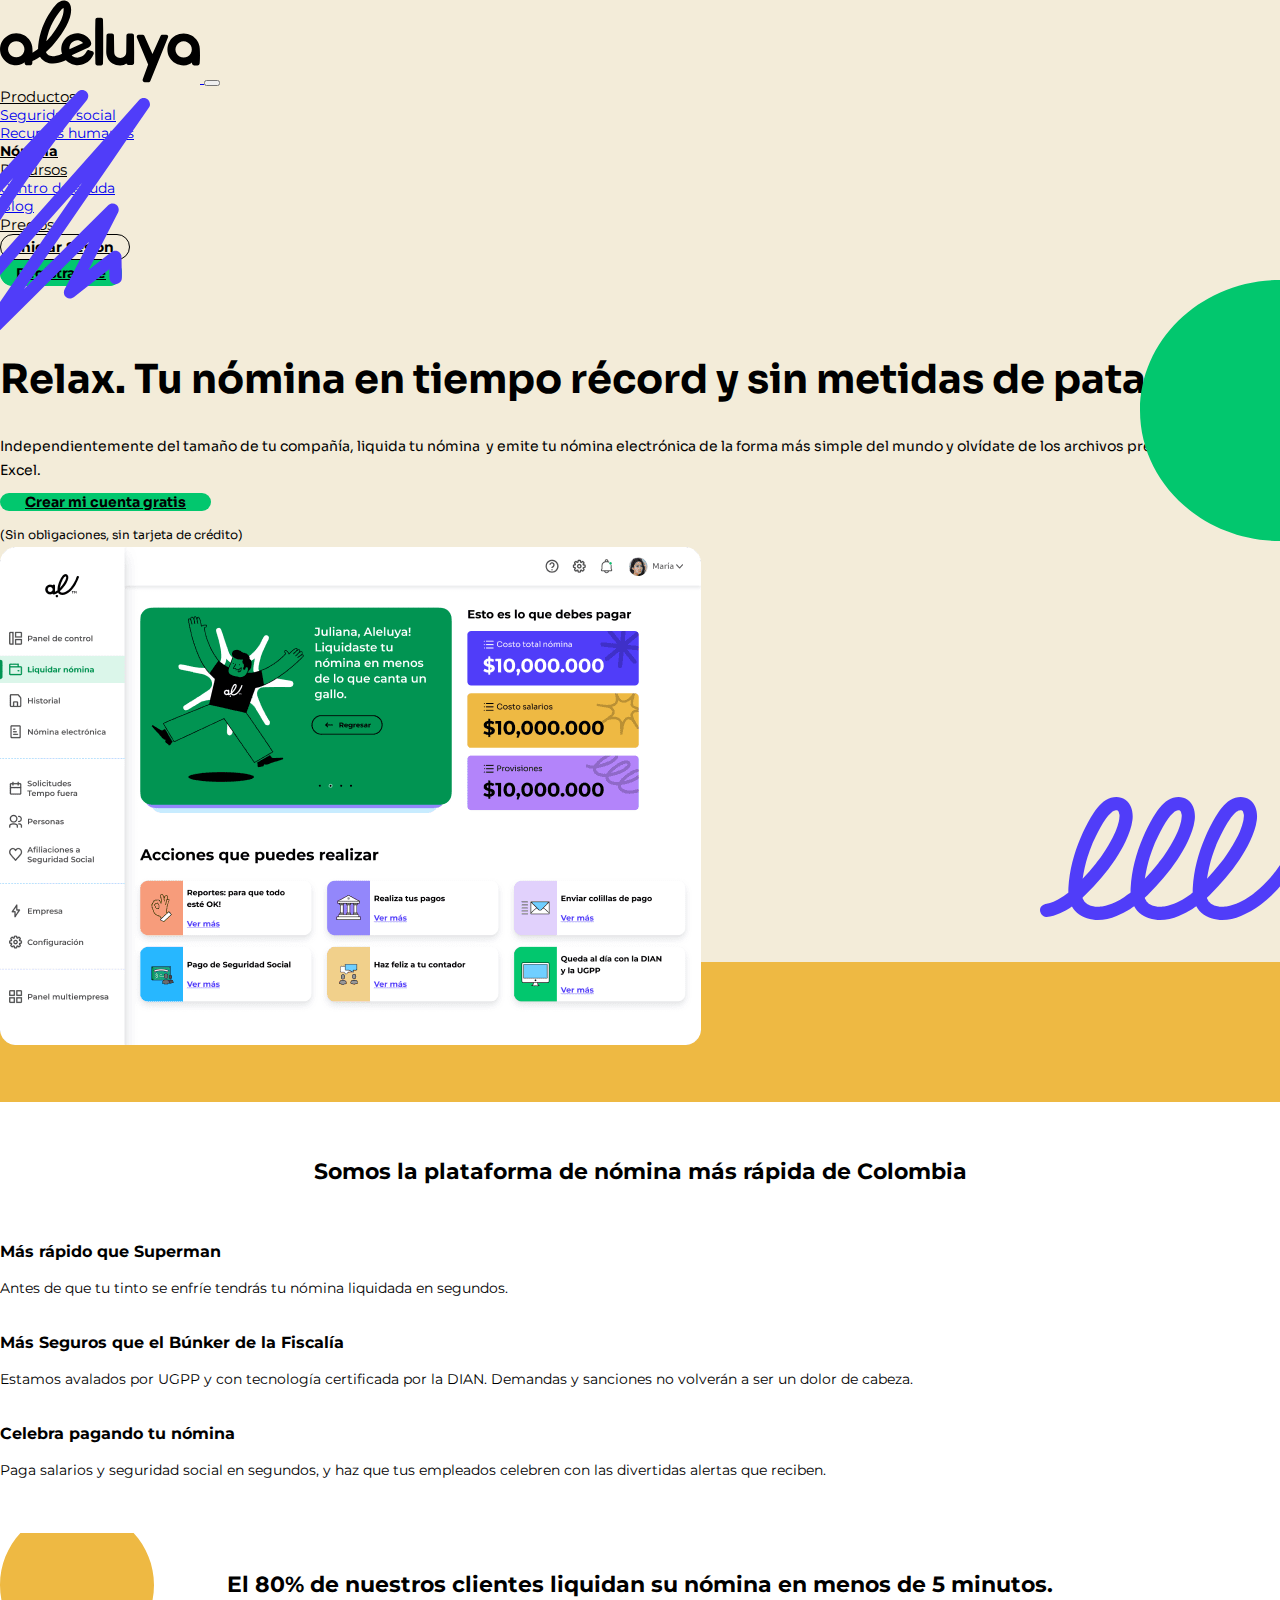
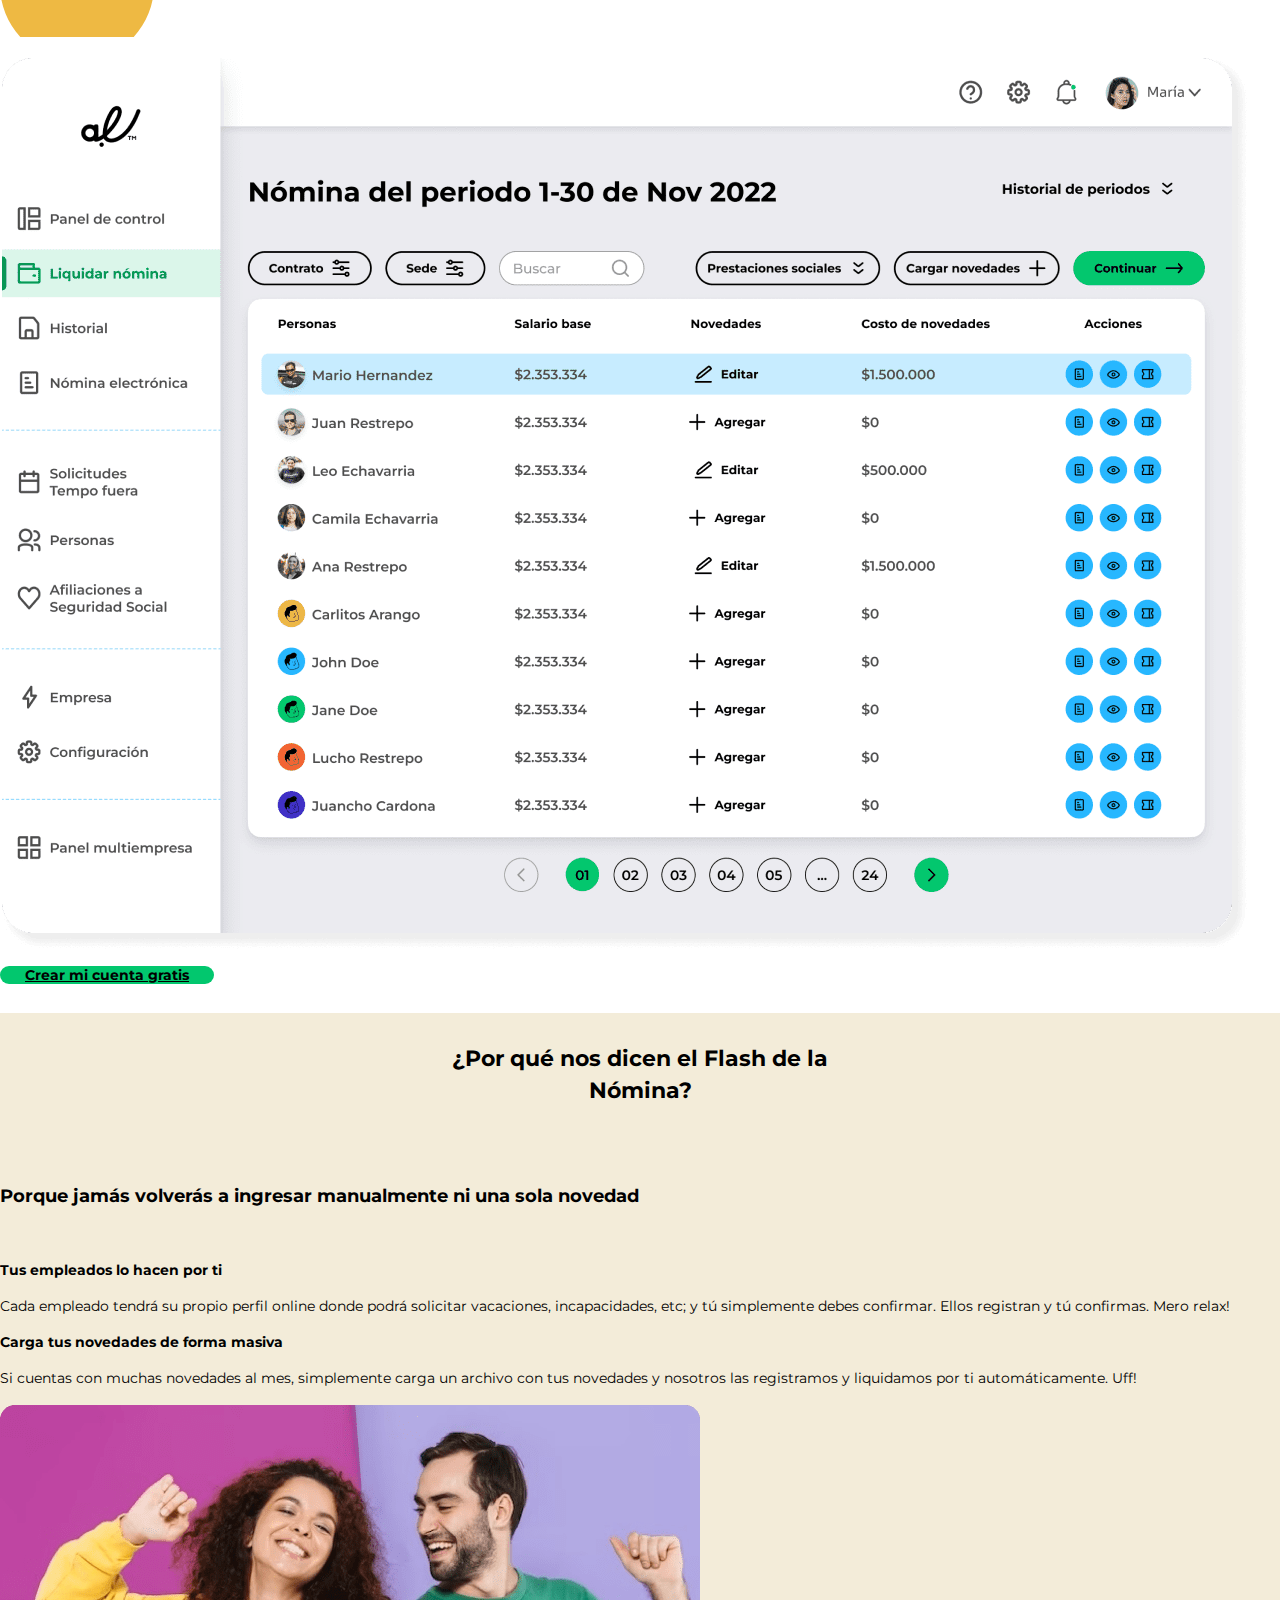
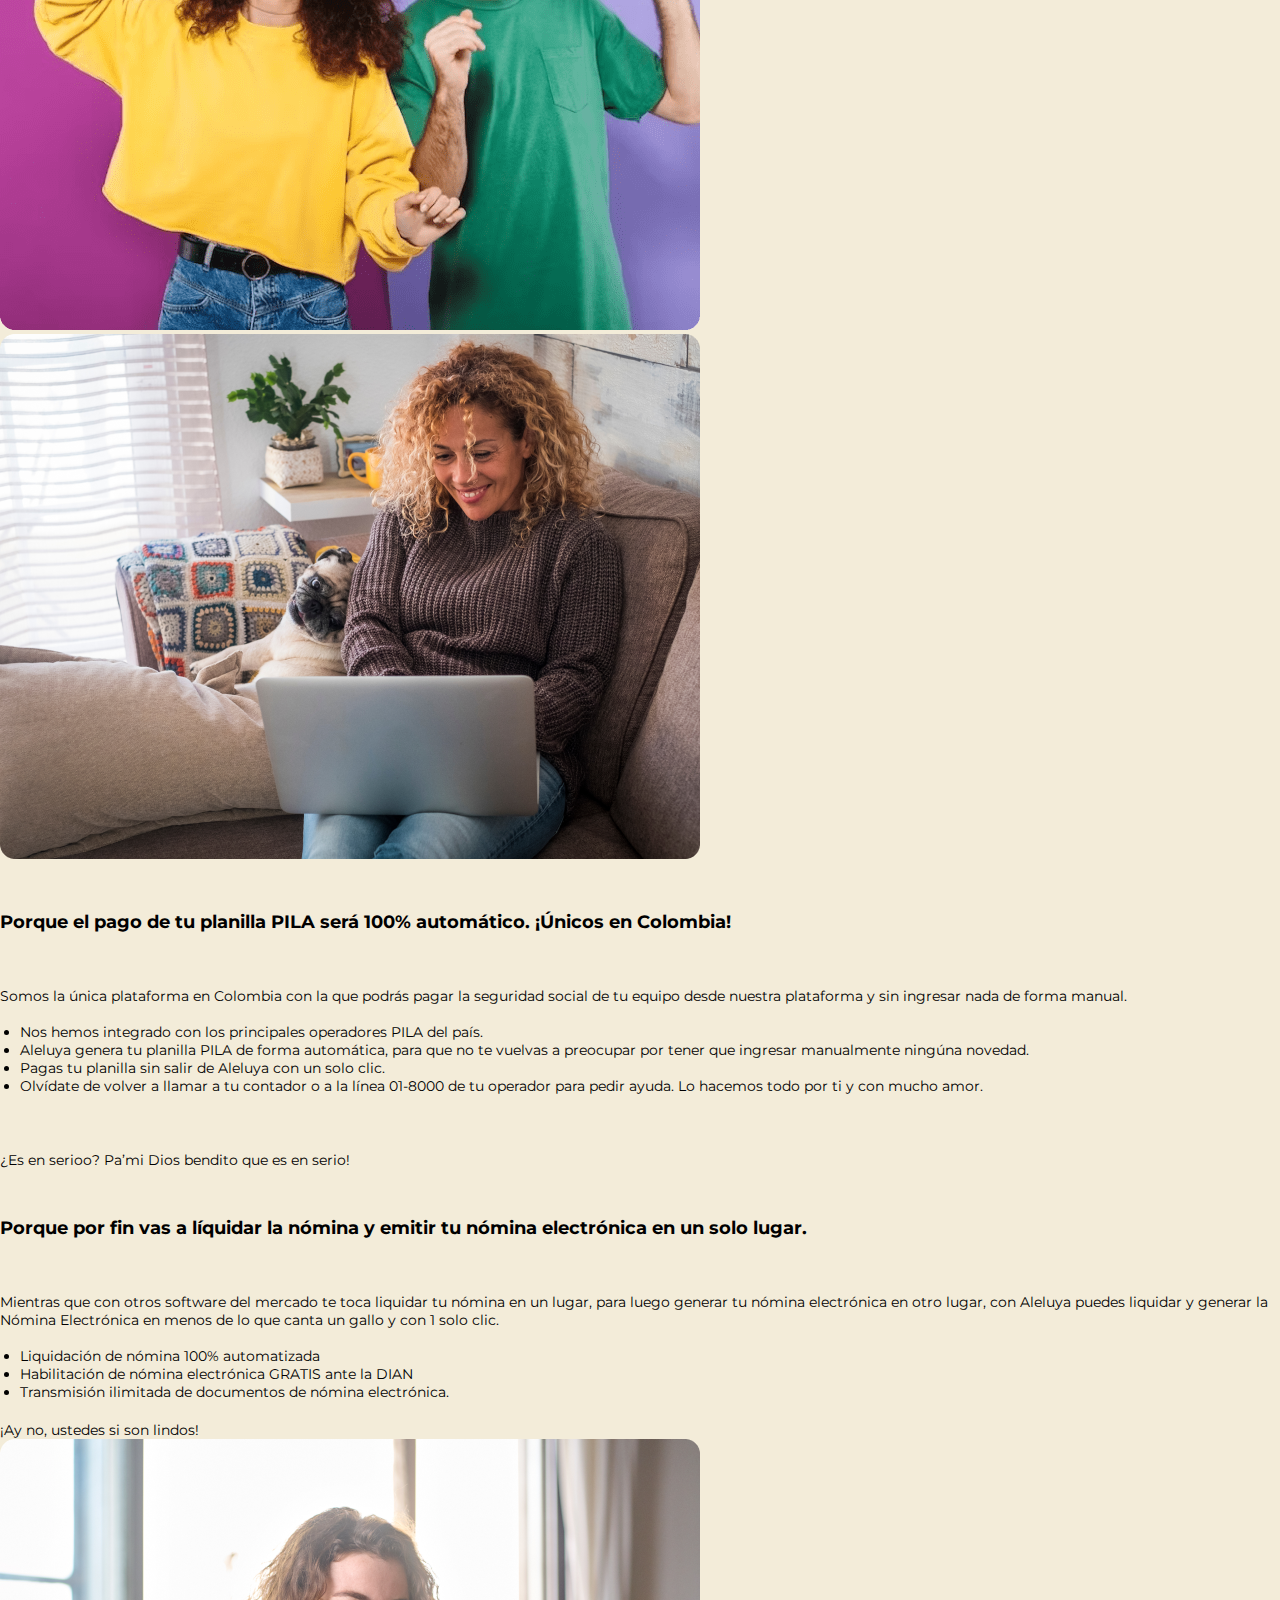
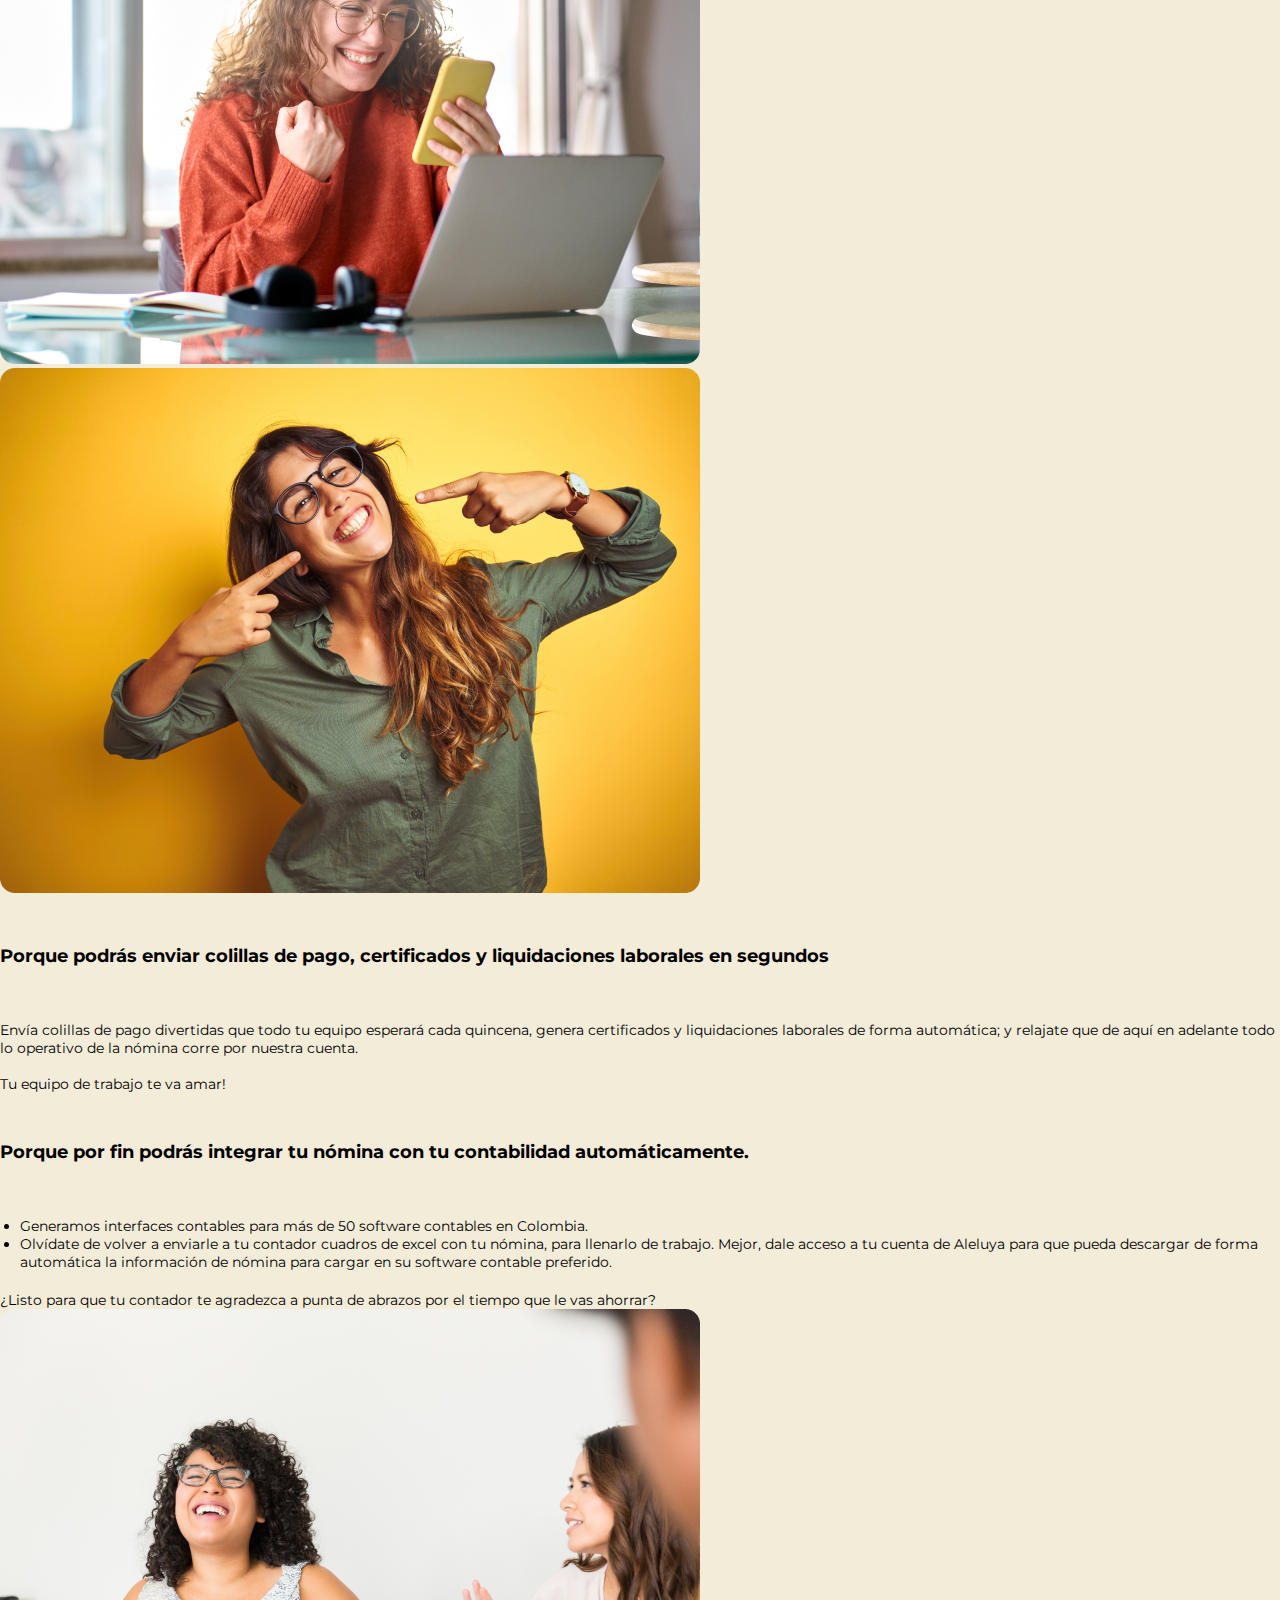
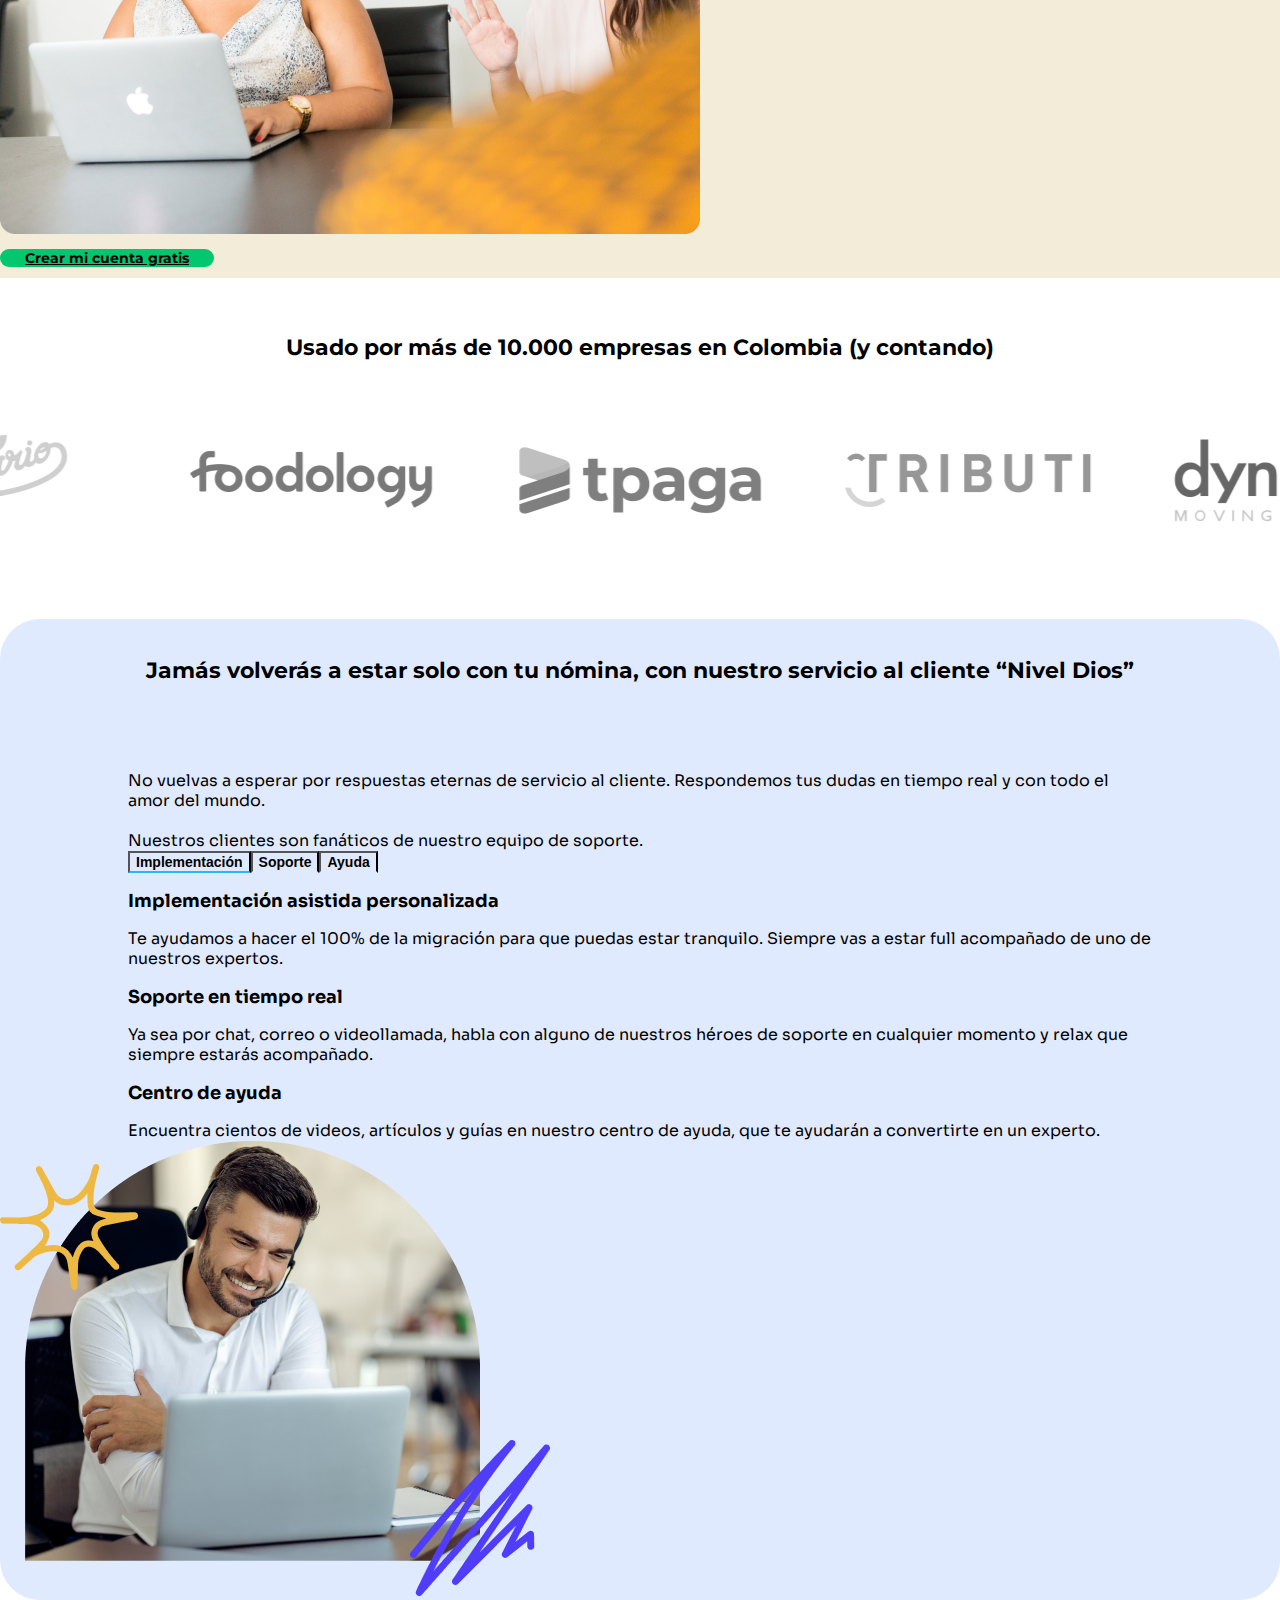
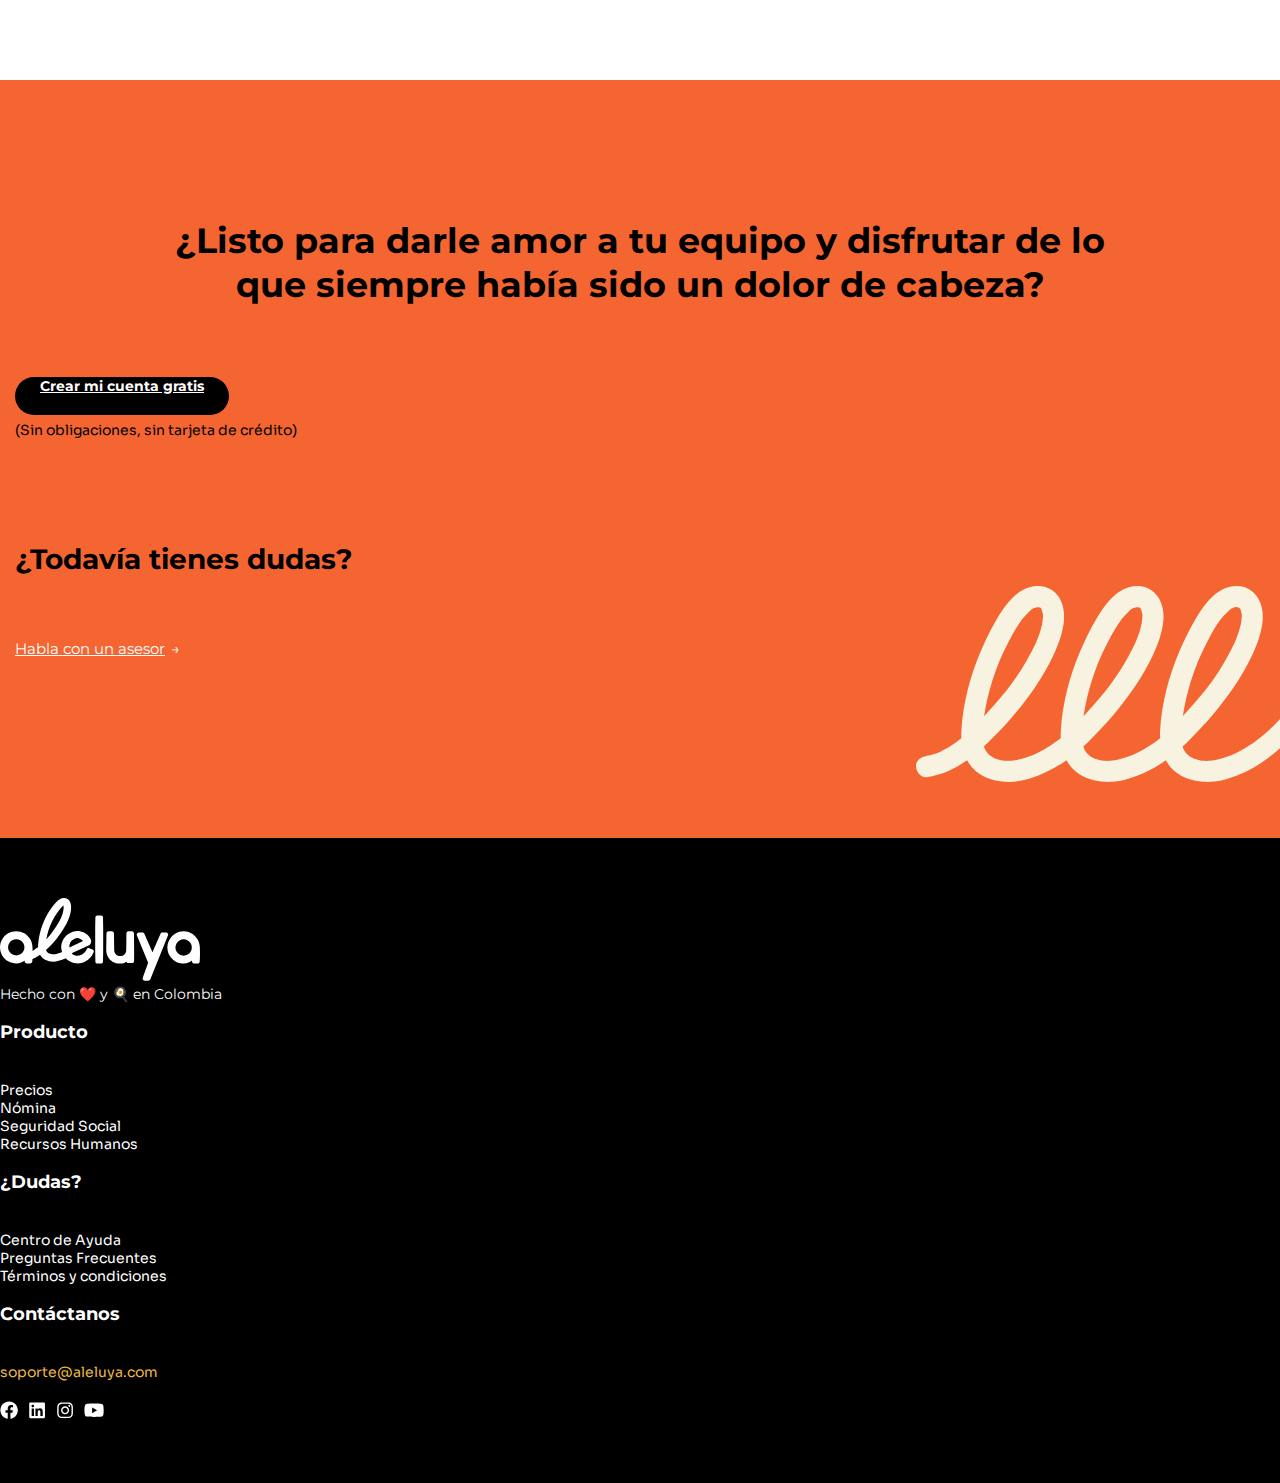
==== commit d69ec526: "todominuscula" ====
--- a/Nomina/index.html
+++ b/Nomina/index.html
@@ -42,7 +42,7 @@
                 </a>
                 <ul class="dropdown-menu">
                   <li><a class="dropdown-item" href="/seguridadsocial">Seguridad social</a></li>
-                  <li><a class="dropdown-item" href="/RecursosHumanos">Recursos humanos</a></li>
+                  <li><a class="dropdown-item " href="/recursoshumanos">Recursos humanos</a></li>
                   <li><a class="dropdown-item active" href="/nomina">Nómina</a></li>
                 </ul>
               </li>
@@ -384,9 +384,9 @@
         <div class="col-12 col-lg-2 mt-5 mt-lg-0">
           <h3>Producto</h3>
           <a href="/precios">Precios</a>
-          <a href="/Nomina">Nómina</a>
-          <a href="/SeguridadSocial/">Seguridad Social</a>
-          <a href="/RecursosHumanos">Recursos Humanos</a>
+          <a href="/nomina">Nómina</a>
+          <a href="/seguridadsocial/">Seguridad Social</a>
+          <a href="/recursoshumanos">Recursos Humanos</a>
         </div>
         <div class="col-12 col-lg-2 mt-5 mt-lg-0">
           <h3>¿Dudas?</h3>
--- a/css/style.css
+++ b/css/style.css
@@ -3,7 +3,7 @@
 :root {
   --gap-number: 10px;
   --first-color: #02c76e;
-  --cream-color: #f8f2e1;
+  --cream-color: #f3ecd9;
   --yellow-light-color: #ffe59d;
   --blue-color: #27b7ff;
   --blue-hard-color: #503df9;
@@ -67,7 +67,7 @@
 body#seguridad .hero-foot {
   background-color: var(--first-color);
   height: 140px;
-  margin-top: -140px;
+  margin-top: -100px;
 }
 
 body#producto .hero-foot {
@@ -121,6 +121,10 @@
 
 .hero span {
   font-size: 12px;
+}
+
+.video-hero {
+  min-height: 500px;
 }
 
 .time-toggle {
